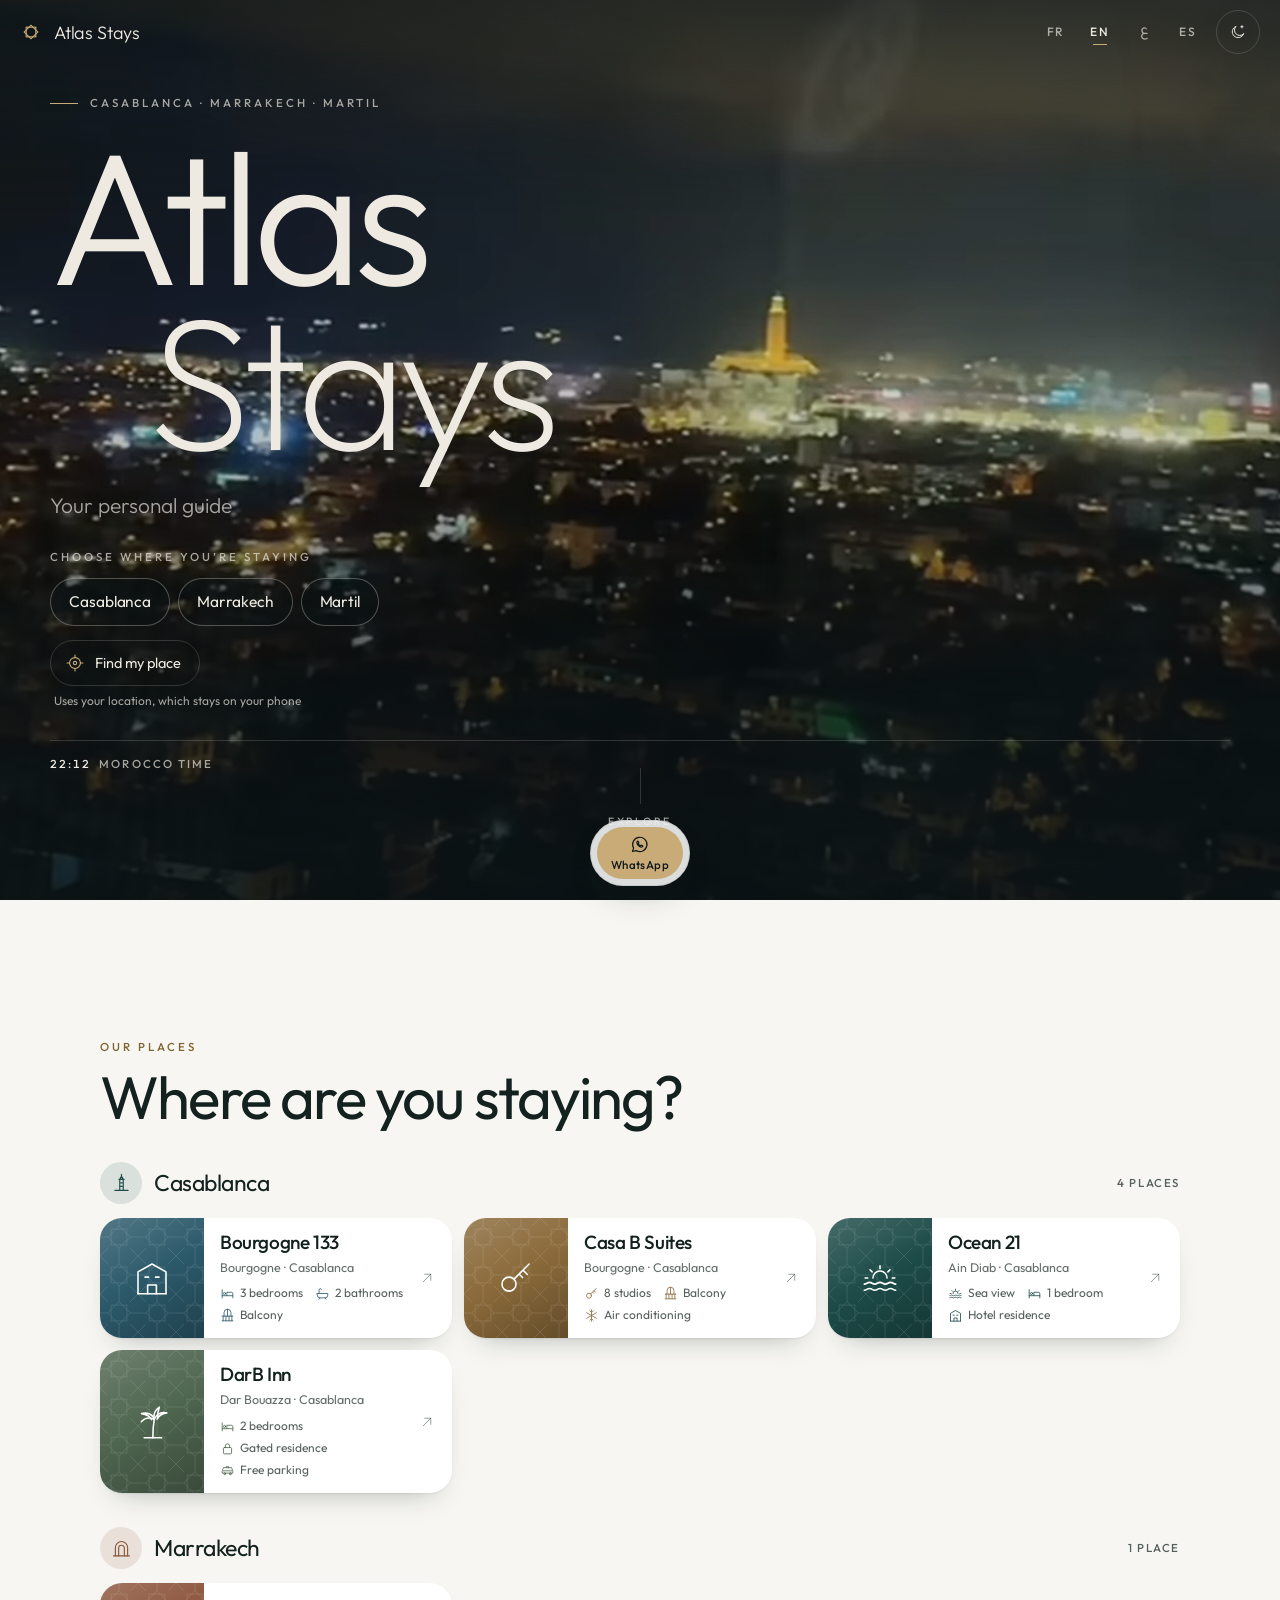
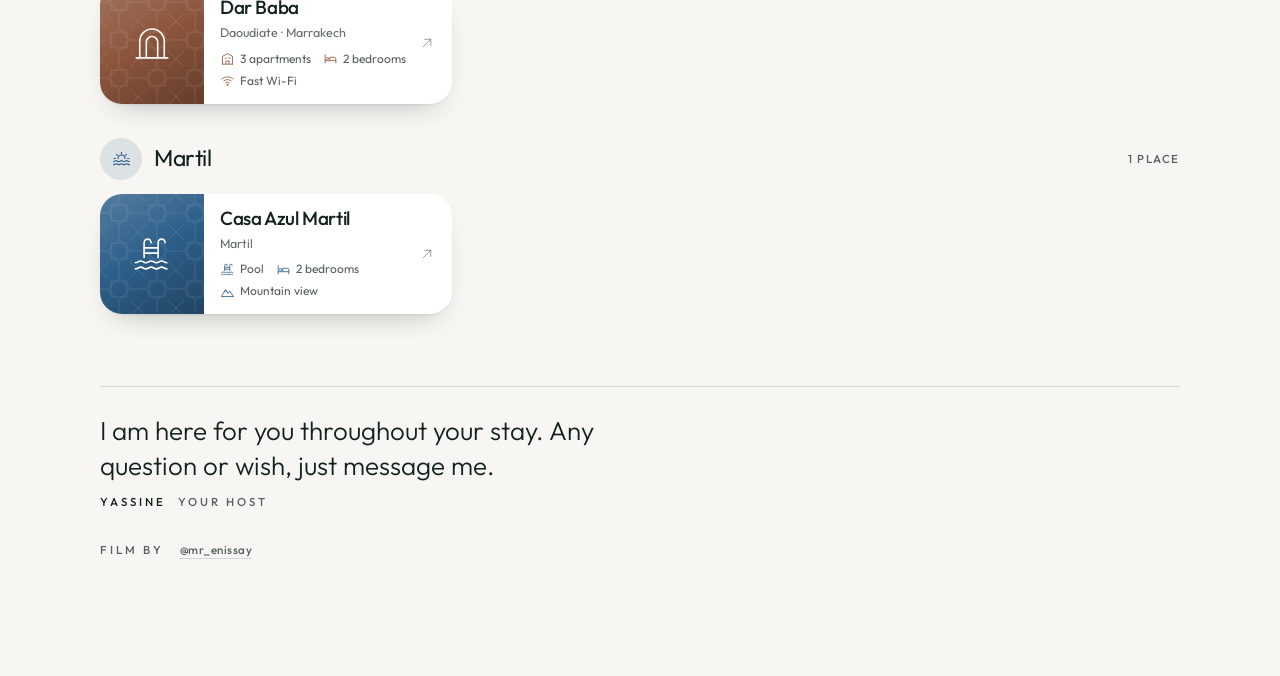
==== index.html @ b36ab7bc "Restructure into Atlas Stays: brand home, cities and places - content/brand.js (cities, places, defa" ====
<!doctype html>
<html lang="fr" dir="ltr" class="no-js">
<head>
  <meta charset="utf-8">
  <meta name="viewport" content="width=device-width, initial-scale=1, viewport-fit=cover">
  <title>Atlas Stays</title>
  <meta name="description" content="Votre guide personnel · Casablanca · Marrakech · Martil">
  <meta name="theme-color" content="#091215">
  <!-- Guest guide: keep it out of search engines -->
  <meta name="robots" content="noindex, nofollow">
  <link rel="icon" href="assets/img/icon.svg" type="image/svg+xml">
  <link rel="apple-touch-icon" href="assets/img/icon-180.png">
  <!-- Link preview in WhatsApp, Airbnb messages, etc. Update the URLs if you use your own domain. -->
  <meta property="og:type" content="website">
  <meta property="og:title" content="Atlas Stays">
  <meta property="og:description" content="Votre guide personnel · Your personal guide · Casablanca · Marrakech · Martil">
  <meta property="og:image" content="https://atlasattir.github.io/airbnb-casablanca/assets/img/share.jpg">
  <meta property="og:image:width" content="1200">
  <meta property="og:image:height" content="630">
  <meta property="og:url" content="https://atlasattir.github.io/airbnb-casablanca/">
  <meta name="twitter:card" content="summary_large_image">
  <meta name="apple-mobile-web-app-title" content="Atlas Stays">
  <link rel="manifest" href="manifest.webmanifest" id="manifest">
  <link rel="preconnect" href="https://fonts.googleapis.com">
  <link rel="preconnect" href="https://fonts.gstatic.com" crossorigin>
  <link rel="stylesheet" href="https://fonts.googleapis.com/css2?family=Outfit:wght@200..600&family=Tajawal:wght@300;400;500;700&display=swap">
  <link rel="stylesheet" href="assets/css/style.css">
  <script>
    // Before the first paint: saved theme, home or place mode, and the place's own
    // home-screen icon (each place folder has its manifest)
    (function () {
      var d = document.documentElement, q = window.location.search;
      try { var t = localStorage.getItem('atlas.theme') || localStorage.getItem('casa.theme'); if (t === 'light' || t === 'dark') d.setAttribute('data-theme', t); } catch (e) {}
      var m = /[?&]stay=([a-z0-9-]+)/.exec(q);
      d.className += m ? ' mode-stay' : ' mode-home';
      if (/[?&]look=a(&|$)/.test(q)) d.className += ' look-a';
      if (m) document.getElementById('manifest').setAttribute('href', m[1] + '/manifest.webmanifest');
    })();
  </script>
</head>
<body>

  <!-- The film: fixed behind the page -->
  <div class="stage" id="stage" aria-hidden="true">
    <div class="stage__media">
      <div class="scene">
        <div class="scene__glow"></div>
        <div class="scene__sun"></div>
        <div class="scene__sea"></div>
        <div class="scene__shimmer"></div>
        <svg class="scene__mosque" viewBox="0 0 360 640" preserveAspectRatio="xMaxYMax meet" focusable="false">
          <defs>
            <pattern id="hall-windows" width="22" height="40" patternUnits="userSpaceOnUse">
              <rect x="8" y="13" width="6" height="15" rx="3" fill="#E9C48C" opacity=".32"/>
            </pattern>
          </defs>
          <g fill="#050C0E">
            <rect x="0" y="600" width="300" height="40"/>
            <rect x="110" y="584" width="150" height="20"/>
            <rect x="296" y="150" width="48" height="490"/>
            <rect x="292" y="140" width="56" height="10"/>
            <rect x="307" y="78" width="26" height="62"/>
            <rect x="304" y="70" width="32" height="8"/>
          </g>
          <rect x="0" y="600" width="292" height="40" fill="url(#hall-windows)"/>
          <path d="M320 70V20" stroke="#C9AB78" stroke-width="1.2"/>
          <g fill="#C9AB78">
            <circle cx="320" cy="57" r="5"/>
            <circle cx="320" cy="44" r="4"/>
            <circle cx="320" cy="33" r="3"/>
          </g>
          <g fill="#E9C48C" opacity=".6">
            <rect x="312" y="92" width="5" height="30" rx="2.5"/>
            <rect x="323" y="92" width="5" height="30" rx="2.5"/>
          </g>
          <g fill="none" stroke="#C9AB78" stroke-opacity=".22" stroke-width=".8">
            <rect x="302" y="166" width="36" height="76"/>
            <path d="M308 242v-48a12 12 0 0 1 24 0v48"/>
            <rect x="302" y="264" width="36" height="124"/>
            <path d="M310 378v-82a10 10 0 0 1 20 0v82"/>
            <rect x="302" y="410" width="36" height="60"/>
          </g>
          <rect x="296" y="150" width="1.2" height="490" fill="#E6B57E" opacity=".5"/>
          <rect x="307" y="78" width="1" height="62" fill="#E6B57E" opacity=".5"/>
        </svg>
      </div>
      <img class="stage__poster" id="hero-poster" alt="" decoding="async">
      <video class="stage__video" id="hero-video" muted loop playsinline preload="auto" disablepictureinpicture></video>
    </div>
    <div class="stage__veil"></div>
    <div class="stage__grain"></div>
  </div>

  <header class="topbar" id="topbar">
    <a class="brand" href="#top" aria-label="Atlas Stays">
      <svg class="ico brand__mark" viewBox="0 0 24 24" fill="none" stroke="currentColor" stroke-width="1.2" aria-hidden="true" focusable="false"><rect x="6.75" y="6.75" width="10.5" height="10.5"/><rect x="6.75" y="6.75" width="10.5" height="10.5" transform="rotate(45 12 12)"/></svg>
      <span class="brand__word" dir="ltr">Atlas Stays</span>
    </a>
    <div class="topbar__tools">
      <nav class="langs" data-i18n-label="languages" aria-label="Langue">
        <button type="button" data-lang="fr" lang="fr" aria-pressed="false" aria-label="Français">FR</button>
        <button type="button" data-lang="en" lang="en" aria-pressed="false" aria-label="English">EN</button>
        <button type="button" data-lang="ar" lang="ar" aria-pressed="false" aria-label="العربية">ع</button>
        <button type="button" data-lang="es" lang="es" aria-pressed="false" aria-label="Español">ES</button>
      </nav>
      <button class="theme-btn" id="theme-btn" type="button" aria-pressed="false" aria-label="Mode sombre"></button>
    </div>
  </header>

  <main>
    <section class="hero" id="top">
      <!-- Home: the brand and the choice of a place -->
      <div class="hero__inner hero__inner--home">
        <p class="eyebrow hero__kicker"><span id="home-kicker">Casablanca · Marrakech · Martil</span></p>
        <h1 class="hero__title wordmark" dir="ltr" lang="en"><span class="l1">Atlas</span> <span class="l2">Stays</span></h1>
        <p class="hero__tagline" data-i18n="homeTagline">Votre guide personnel</p>
        <div class="chooser">
          <p class="chooser__label" id="chooser-label" data-i18n="chooseStay">Choisissez votre lieu de séjour</p>
          <nav class="chooser__chips" id="city-chips" aria-labelledby="chooser-label"></nav>
          <a class="resume" id="resume" href="./" hidden></a>
          <button class="locate" id="locate-btn" type="button"></button>
          <p class="locate__note" data-i18n="locateNote">Avec votre position, qui reste sur votre téléphone</p>
        </div>
        <div class="hero__meta">
          <span class="hero__times"><span class="clock" id="clock-home" dir="ltr">--:--</span> <span data-i18n="moroccoTime">Heure du Maroc</span></span>
        </div>
      </div>
      <!-- A place: its name, neighbourhood, coordinates, local time and sunset -->
      <div class="hero__inner hero__inner--stay">
        <p class="eyebrow hero__kicker"><span id="stay-kicker"></span></p>
        <h1 class="hero__title" id="stay-title" dir="ltr"><span class="l1"></span> <span class="l2"></span></h1>
        <p class="hero__tagline" id="stay-tagline"></p>
        <div class="hero__meta">
          <span id="coords" dir="ltr"></span>
          <span class="hero__times"><span class="clock" id="clock" dir="ltr">--:--</span> <span class="clock-city" id="clock-city"></span>
            <span class="sunset"><svg class="ico" viewBox="0 0 24 24" fill="none" stroke="currentColor" stroke-width="1.4" stroke-linecap="round" stroke-linejoin="round" aria-hidden="true" focusable="false"><path d="M7 16.5a5 5 0 0 1 10 0"/><path d="M12 7v2.25M5.4 9.9l1.6 1.6M18.6 9.9 17 11.5M3 16.5h2M19 16.5h2"/><path d="M3 20h18"/><path d="M9.5 3.75 12 5.75l2.5-2"/></svg><span id="sunset-time" dir="ltr" aria-label="Sunset"></span></span></span>
        </div>
      </div>
      <a class="scroll-cue" id="scroll-cue" href="#menu"><span class="scroll-cue__line"></span><span data-i18n="scroll">Découvrir</span></a>
    </section>

    <section class="menu" id="menu" aria-label="Menu">
      <div class="groups" id="groups"></div>
      <noscript>
        <p class="nojs-note">Activez JavaScript pour afficher le guide. · Turn on JavaScript to see the guide. · فعّل JavaScript لعرض الدليل. · Activa JavaScript para ver la guía.</p>
      </noscript>

      <figure class="sign reveal">
        <blockquote data-i18n="signQuote">Je reste disponible pendant tout votre séjour. Une question, une envie : écrivez-moi.</blockquote>
        <figcaption class="eyebrow"><b data-host>Yassine</b><span data-i18n="yourHost">votre hôte</span></figcaption>
      </figure>
      <p class="change-stay"><a href="./?choose"><svg class="ico" viewBox="0 0 24 24" fill="none" stroke="currentColor" stroke-width="1.3" stroke-linecap="round" stroke-linejoin="round" aria-hidden="true" focusable="false"><path d="M4 8h13l-3.5-3.5"/><path d="M20 16H7l3.5 3.5"/></svg><span data-i18n="changeStay">Changer de logement</span></a></p>
      <p class="credit eyebrow" id="film-credit" hidden><span data-i18n="filmBy">Film</span> <a id="film-credit-link" href="#" target="_blank" rel="noopener" dir="ltr"></a></p>
    </section>
  </main>

  <!-- Three permanent buttons -->
  <nav class="dock" data-i18n-label="dockLabel" aria-label="Accès rapide">
    <a class="dock__btn" href="#location" data-open="location">
      <svg class="ico" viewBox="0 0 24 24" fill="none" stroke="currentColor" stroke-width="1.3" stroke-linecap="round" stroke-linejoin="round" aria-hidden="true" focusable="false"><path d="M12 21s-6.5-5.8-6.5-11a6.5 6.5 0 0 1 13 0c0 5.2-6.5 11-6.5 11z"/><circle cx="12" cy="10" r="2.3"/></svg>
      <span data-i18n="dockLocation">Localisation</span>
    </a>
    <a class="dock__btn dock__btn--main" id="dock-wa" href="https://wa.me/" target="_blank" rel="noopener">
      <svg class="ico" viewBox="0 0 24 24" fill="none" stroke="currentColor" stroke-width="1.4" stroke-linecap="round" stroke-linejoin="round" aria-hidden="true" focusable="false"><path d="M4 20l1.3-3.9A8.2 8.2 0 1 1 8.2 19z"/><path d="M9.4 8.6c.25-.45.7-.55 1-.15l.75 1.3c.15.3.1.6-.15.85l-.5.5c.5 1.05 1.3 1.85 2.35 2.35l.5-.5c.25-.25.55-.3.85-.15l1.3.75c.4.3.3.75-.15 1-1 .55-2.15.5-3.2-.2a7.4 7.4 0 0 1-2.6-2.6c-.7-1.05-.75-2.2-.2-3.2z"/></svg>
      <span data-i18n="dockWhatsApp">WhatsApp</span>
    </a>
    <a class="dock__btn" href="#favorites" data-open="favorites">
      <svg class="ico" viewBox="0 0 24 24" fill="none" stroke="currentColor" stroke-width="1.3" stroke-linecap="round" stroke-linejoin="round" aria-hidden="true" focusable="false"><path d="M12 20s-7.5-4.4-7.5-10.1A4.2 4.2 0 0 1 12 7.6a4.2 4.2 0 0 1 7.5 2.3C19.5 15.6 12 20 12 20z"/></svg>
      <span data-i18n="dockFavs">Mes favoris</span>
      <span class="dock__badge" id="fav-count" hidden>0</span>
    </a>
  </nav>

  <!-- Each section opens here -->
  <div class="sheet" id="sheet" role="dialog" aria-modal="true" aria-labelledby="sheet-title" tabindex="-1" hidden>
    <div class="sheet__scroll" id="sheet-scroll">
      <div class="sheet__bar" id="sheet-bar">
        <button class="icon-btn" id="sheet-back" type="button" data-i18n-label="back" aria-label="Retour">
          <svg class="ico flip-rtl" viewBox="0 0 24 24" fill="none" stroke="currentColor" stroke-width="1.3" stroke-linecap="round" stroke-linejoin="round" aria-hidden="true" focusable="false"><path d="M19 12H5"/><path d="M11 6l-6 6 6 6"/></svg>
        </button>
        <p class="sheet__bar-title" id="sheet-bar-title" aria-hidden="true"></p>
        <span></span>
      </div>
      <div id="sheet-band"></div>
      <div class="sheet__body" id="sheet-body"></div>
    </div>
  </div>

  <!-- Details of one place, route or tip -->
  <div class="modal" id="modal" hidden>
    <div class="modal__scrim" data-modal-close></div>
    <div class="modal__panel" id="modal-panel" role="dialog" aria-modal="true" aria-labelledby="modal-title" tabindex="-1">
      <span class="modal__grip" aria-hidden="true"></span>
      <button class="modal__close" type="button" data-modal-close data-i18n-label="close" aria-label="Fermer">
        <svg class="ico" viewBox="0 0 24 24" fill="none" stroke="currentColor" stroke-width="1.5" stroke-linecap="round" stroke-linejoin="round" aria-hidden="true" focusable="false"><path d="M6 6l12 12M18 6 6 18"/></svg>
      </button>
      <div id="modal-body"></div>
    </div>
  </div>

  <div class="toast" id="toast" role="status" aria-live="polite" hidden></div>

  <script src="content/ui.js"></script>
  <script src="content/brand.js"></script>
  <script src="assets/js/icons.js"></script>
  <script src="assets/js/app.js"></script>
</body>
</html>
---- assets/css/style.css ----
/* =====================================================================
   Atlas Stays — guest guide
   ===================================================================== */

:root {
  /* Layout: a fixed cinematic stage (the Casablanca film) sits under the page;
     the menu rises over it as glass tiles; each section opens as a full-height
     lime-white sheet, like a page from a hotel book. */

  /* Stage: always dark, it frames the film */
  --stage: #091215;
  --on-stage: #EEEAE1;
  --on-stage-dim: rgba(238, 234, 225, .68);
  --stage-line: rgba(238, 234, 225, .17);
  --glass: rgba(9, 18, 21, .42);
  --glass-strong: rgba(9, 18, 21, .72);
  --brass: #C9AB78;
  --on-brass: #10191A;

  /* Sheets: Casablanca, "the white house": lime-washed white and Atlantic ink */
  --paper: #F7F6F2;
  --paper-2: #EDEBE4;
  --paper-glass: rgba(247, 246, 242, .88);
  --ink: #13211F;
  --ink-dim: #56615E;
  --rule: rgba(19, 33, 31, .13);
  --atlantic: #1D4C49;
  --gilt: #7E6230;
  --sheet-scheme: light;

  /* Home menu, top bar and dock (light values; dark below). The first screen,
     over the film, stays dark in both themes. */
  --menu-bg: #F7F6F2;
  --menu-ink: #13211F;
  --menu-ink-dim: #56615E;
  --menu-line: rgba(19, 33, 31, .14);
  --menu-accent: #7E6230;
  --veil-max: .97;
  --tile-home-bg: #FFFFFF;
  --tile-home-shadow: 0 1px 2px rgba(19, 33, 31, .06), 0 14px 30px -18px rgba(19, 33, 31, .38);
  --city-shadow: 0 14px 30px -18px rgba(19, 33, 31, .5);
  --bar-solid: rgba(247, 246, 242, .84);
  --bar-ink: #13211F;
  --bar-ink-dim: #56615E;
  --bar-line: rgba(19, 33, 31, .12);
  --dock-bg: rgba(255, 255, 255, .86);
  --dock-bg-solid: rgba(255, 255, 255, .96);
  --dock-ink: #13211F;
  --dock-line: rgba(19, 33, 31, .1);
  --dock-hover: rgba(19, 33, 31, .06);
  --dock-shadow: 0 16px 36px -18px rgba(19, 33, 31, .45);
  color-scheme: light;

  /* Type: one modern geometric sans (Outfit) in light weights for the voice and
     the text; Tajawal, its Arabic counterpart, on the Arabic page */
  --f-latin: "Outfit", "Avenir Next", "Segoe UI", system-ui, sans-serif;
  --f-arabic: "Tajawal", "Noto Sans Arabic", "Geeza Pro", system-ui, sans-serif;
  --f-brand: var(--f-latin);
  --f-display: var(--f-latin);
  --f-sans: var(--f-latin);
  --track: .26em;

  --ease: cubic-bezier(.16, .84, .24, 1);
  /* Fixed colours of the light apartment buttons (they always sit on the dark stage) */
  --ivory: #F4F0E8;
  --ink-fixed: #13211F;

  /* Cards on the sheets */
  --card: #FFFFFF;
  --chip: rgba(19, 33, 31, .06);
  --shadow-card: 0 1px 2px rgba(19, 33, 31, .06), 0 10px 28px -14px rgba(19, 33, 31, .22);
  --shadow-soft: 0 1px 2px rgba(19, 33, 31, .05), 0 6px 18px -12px rgba(19, 33, 31, .2);
  --radius-lg: 28px;
  --radius-md: 22px;
  --radius-sm: 16px;
  --bar-h: 60px;

  /* Each section has its own colour (--tint, set inline on the element) */
  --tint: #1D4C49;
  --zellige: url("data:image/svg+xml,%3Csvg xmlns='http://www.w3.org/2000/svg' width='48' height='48' viewBox='0 0 48 48'%3E%3Cg fill='none' stroke='%23fff' stroke-width='1'%3E%3Crect x='14' y='14' width='20' height='20'/%3E%3Crect x='14' y='14' width='20' height='20' transform='rotate(45 24 24)'/%3E%3Cpath d='M0 0l9.9 9.9M48 0l-9.9 9.9M0 48l9.9-9.9M48 48l-9.9-9.9M24 0v9.9M24 48v-9.9M0 24h9.9M48 24h-9.9'/%3E%3C/g%3E%3C/svg%3E");

  --gutter-l: max(20px, env(safe-area-inset-left, 0px));
  --gutter-r: max(20px, env(safe-area-inset-right, 0px));
  --dock-space: calc(104px + env(safe-area-inset-bottom, 0px));
  --p: 0;
}

@media (prefers-color-scheme: dark) {
  :root:not([data-theme="light"]) {
    --paper: #0D1617;
    --paper-2: #142022;
    --paper-glass: rgba(13, 22, 23, .88);
    --ink: #ECE8DF;
    --ink-dim: #9CA6A2;
    --rule: rgba(236, 232, 223, .13);
    --atlantic: #8CC3BB;
    --gilt: #CDAF7C;
    --card: #162325;
    --chip: rgba(236, 232, 223, .08);
    --shadow-card: 0 1px 0 rgba(255, 255, 255, .04) inset, 0 10px 28px -16px rgba(0, 0, 0, .7);
    --shadow-soft: 0 1px 0 rgba(255, 255, 255, .03) inset, 0 6px 18px -12px rgba(0, 0, 0, .6);
    --sheet-scheme: dark;
    --menu-bg: #091215;
    --menu-ink: #EEEAE1;
    --menu-ink-dim: rgba(238, 234, 225, .68);
    --menu-line: rgba(238, 234, 225, .17);
    --menu-accent: #C9AB78;
    --veil-max: .6;
    --tile-home-bg: #F4F0E8;
    --tile-home-shadow: 0 1px 0 rgba(255, 255, 255, .6) inset, 0 18px 36px -22px rgba(0, 0, 0, .75);
    --city-shadow: 0 18px 36px -22px rgba(0, 0, 0, .8);
    --bar-solid: rgba(9, 18, 21, .58);
    --bar-ink: #EEEAE1;
    --bar-ink-dim: rgba(238, 234, 225, .68);
    --bar-line: rgba(238, 234, 225, .17);
    --dock-bg: rgba(9, 18, 21, .7);
    --dock-bg-solid: rgba(9, 18, 21, .92);
    --dock-ink: #EEEAE1;
    --dock-line: rgba(238, 234, 225, .17);
    --dock-hover: rgba(238, 234, 225, .08);
    --dock-shadow: 0 20px 44px -20px rgba(0, 0, 0, .7);
    color-scheme: dark;
  }
}

:root[data-theme="dark"] {
  --paper: #0D1617;
  --paper-2: #142022;
  --paper-glass: rgba(13, 22, 23, .88);
  --ink: #ECE8DF;
  --ink-dim: #9CA6A2;
  --rule: rgba(236, 232, 223, .13);
  --atlantic: #8CC3BB;
  --gilt: #CDAF7C;
  --card: #162325;
  --chip: rgba(236, 232, 223, .08);
  --shadow-card: 0 1px 0 rgba(255, 255, 255, .04) inset, 0 10px 28px -16px rgba(0, 0, 0, .7);
  --shadow-soft: 0 1px 0 rgba(255, 255, 255, .03) inset, 0 6px 18px -12px rgba(0, 0, 0, .6);
  --sheet-scheme: dark;
  --menu-bg: #091215;
  --menu-ink: #EEEAE1;
  --menu-ink-dim: rgba(238, 234, 225, .68);
  --menu-line: rgba(238, 234, 225, .17);
  --menu-accent: #C9AB78;
  --veil-max: .6;
  --tile-home-bg: #F4F0E8;
  --tile-home-shadow: 0 1px 0 rgba(255, 255, 255, .6) inset, 0 18px 36px -22px rgba(0, 0, 0, .75);
  --city-shadow: 0 18px 36px -22px rgba(0, 0, 0, .8);
  --bar-solid: rgba(9, 18, 21, .58);
  --bar-ink: #EEEAE1;
  --bar-ink-dim: rgba(238, 234, 225, .68);
  --bar-line: rgba(238, 234, 225, .17);
  --dock-bg: rgba(9, 18, 21, .7);
  --dock-bg-solid: rgba(9, 18, 21, .92);
  --dock-ink: #EEEAE1;
  --dock-line: rgba(238, 234, 225, .17);
  --dock-hover: rgba(238, 234, 225, .08);
  --dock-shadow: 0 20px 44px -20px rgba(0, 0, 0, .7);
  color-scheme: dark;
}

:root[lang="ar"] {
  --f-display: var(--f-arabic);
  --f-sans: var(--f-arabic);
  --track: 0;
}

/* Section colour used for text and icons on the pages: the colour itself on light
   paper, a lighter version of it on dark paper (declared per element so it follows --tint) */
.sheet *, .modal * { --tint-ink: var(--tint); }
@media (prefers-color-scheme: dark) {
  :root:not([data-theme="light"]) .sheet *, :root:not([data-theme="light"]) .modal * { --tint-ink: color-mix(in srgb, var(--tint) 45%, #fff); }
}
:root[data-theme="dark"] .sheet *, :root[data-theme="dark"] .modal * { --tint-ink: color-mix(in srgb, var(--tint) 45%, #fff); }

/* The coloured fill is declared where it is used, so it picks up that element's --tint */
.tile--city, .band, .art, .hostcard {
  --tint-fill: linear-gradient(150deg, color-mix(in srgb, var(--tint) 82%, #fff) 0%, var(--tint) 48%, color-mix(in srgb, var(--tint) 72%, #000) 100%);
}

/* ---------- base ---------- */

.no-js .hero__times, .no-js .theme-btn, .no-js .dock, .no-js .scroll-cue, .no-js .chooser { display: none; }

.nojs-note {
  max-width: 1080px;
  margin: 0 auto;
  padding: 22px;
  border-radius: var(--radius-md);
  background: var(--tile-home-bg);
  color: var(--ink-fixed);
  font-size: 15px;
  line-height: 1.6;
}

*, *::before, *::after { box-sizing: border-box; }

html {
  -webkit-text-size-adjust: 100%;
  text-size-adjust: 100%;
  -webkit-tap-highlight-color: transparent;
}

body {
  margin: 0;
  min-height: 100%;
  background: var(--menu-bg);
  color: var(--on-stage);
  font-family: var(--f-sans);
  font-size: 16px;
  line-height: 1.5;
  -webkit-font-smoothing: antialiased;
  -moz-osx-font-smoothing: grayscale;
  overflow-x: hidden;
}

body.is-locked { overflow: hidden; }

a { color: inherit; }
button { font: inherit; color: inherit; cursor: pointer; }
img, video { max-width: 100%; }
[hidden] { display: none !important; }

.ico { width: 1em; height: 1em; display: block; flex: none; }
[dir="rtl"] .flip-rtl { transform: scaleX(-1); }

:focus-visible { outline: 1.5px solid var(--brass); outline-offset: 3px; }
.sheet :focus-visible { outline-color: var(--atlantic); }

.eyebrow {
  margin: 0;
  display: flex;
  align-items: center;
  gap: 12px;
  font-family: var(--f-sans);
  font-size: 11.5px;
  font-weight: 500;
  line-height: 1.3;
  letter-spacing: var(--track);
  text-transform: uppercase;
}

:root[lang="ar"] .eyebrow { font-size: 13px; }

/* ---------- stage: the film ---------- */

.stage {
  position: fixed;
  inset: 0;
  z-index: 0;
  overflow: hidden;
  background: var(--stage);
}

.stage__media {
  position: absolute;
  inset: 0;
  transform: scale(calc(1.02 + var(--p) * .1));
  transform-origin: 50% 62%;
  will-change: transform;
}

.stage__video {
  position: absolute;
  inset: 0;
  width: 100%;
  height: 100%;
  object-fit: cover;
  opacity: 0;
  transition: opacity 1.8s ease;
}

.stage__poster {
  position: absolute;
  inset: 0;
  width: 100%;
  height: 100%;
  object-fit: cover;
  opacity: 0;
  transition: opacity 1.2s ease;
}

.stage.has-poster .stage__poster,
.stage.has-video .stage__video { opacity: 1; }
.stage.has-poster .scene,
.stage.has-video .scene { opacity: 0; transition: opacity 1.2s ease; }

.stage__veil {
  position: absolute;
  inset: 0;
  background: linear-gradient(180deg, rgba(9, 18, 21, .62) 0%, rgba(9, 18, 21, .08) 24%, rgba(9, 18, 21, .16) 50%, rgba(9, 18, 21, .72) 78%, rgba(9, 18, 21, .9) 100%);
}

.stage__veil::after {
  content: "";
  position: absolute;
  inset: 0;
  background: var(--menu-bg);
  opacity: calc(var(--p) * var(--veil-max));
}

.stage__grain {
  position: absolute;
  inset: 0;
  opacity: .09;
  mix-blend-mode: overlay;
  pointer-events: none;
  background-image: url("data:image/svg+xml,%3Csvg xmlns='http://www.w3.org/2000/svg' width='180' height='180'%3E%3Cfilter id='n'%3E%3CfeTurbulence type='fractalNoise' baseFrequency='.85' numOctaves='2' stitchTiles='stitch'/%3E%3C/filter%3E%3Crect width='100%25' height='100%25' filter='url(%23n)'/%3E%3C/svg%3E");
}

/* Stand-in scene until the film is added: dusk over the Atlantic, the minaret */

.scene {
  position: absolute;
  inset: 0;
  background: linear-gradient(180deg, #061013 0%, #0B1C21 28%, #183034 48%, #3F4640 58%, #8B6A4D 65.2%, #A57A55 66%);
}

.scene__glow {
  position: absolute;
  left: 30%;
  top: 66%;
  width: 150vmax;
  height: 56vmax;
  transform: translate(-50%, -50%);
  background: radial-gradient(closest-side, rgba(236, 172, 104, .5), rgba(196, 122, 80, .2) 42%, transparent 72%);
  animation: breathe 10s ease-in-out infinite alternate;
}

.scene__sun {
  position: absolute;
  left: 30%;
  top: 66%;
  width: 11vmin;
  height: 11vmin;
  border-radius: 50%;
  transform: translate(-50%, -38%);
  background: radial-gradient(circle, #F7DDB0 0%, #EBB179 52%, rgba(235, 177, 121, 0) 71%);
}

.scene__sea {
  position: absolute;
  left: 0;
  right: 0;
  top: 66%;
  bottom: 0;
  background: linear-gradient(180deg, #33403C 0%, #17231F 18%, #0C1617 60%, #081012 100%);
}

.scene__shimmer {
  position: absolute;
  left: 30%;
  top: 66.5%;
  width: 26vmin;
  height: 10%;
  transform: translateX(-50%);
  background: repeating-linear-gradient(180deg, rgba(242, 196, 140, .55) 0 1px, transparent 1px 6px);
  -webkit-mask-image: radial-gradient(closest-side, #000 20%, transparent);
  mask-image: radial-gradient(closest-side, #000 20%, transparent);
  animation: shimmer 7s ease-in-out infinite alternate;
}

.scene__mosque {
  position: absolute;
  right: 4%;
  bottom: 34%;
  height: 54vh;
  width: auto;
  max-width: none;
}

@keyframes breathe {
  from { opacity: .7; transform: translate(-50%, -50%) scale(1); }
  to { opacity: 1; transform: translate(-50%, -50%) scale(1.07); }
}

@keyframes shimmer {
  from { opacity: .35; transform: translateX(-50%) scaleX(.86); }
  to { opacity: .75; transform: translateX(-50%) scaleX(1.12); }
}

/* ---------- top bar ---------- */

.topbar {
  position: fixed;
  z-index: 30;
  top: 0;
  left: 0;
  right: 0;
  display: flex;
  align-items: center;
  justify-content: space-between;
  gap: 16px;
  padding-top: calc(10px + env(safe-area-inset-top, 0px));
  padding-bottom: 10px;
  padding-left: var(--gutter-l);
  padding-right: var(--gutter-r);
  border-bottom: 1px solid transparent;
  transition: background-color .6s ease, border-color .6s ease, -webkit-backdrop-filter .6s ease, backdrop-filter .6s ease;
}

.topbar.is-solid {
  background: var(--bar-solid);
  border-bottom-color: var(--bar-line);
  -webkit-backdrop-filter: blur(16px) saturate(1.1);
  backdrop-filter: blur(16px) saturate(1.1);
}

.brand {
  display: flex;
  align-items: center;
  gap: 12px;
  min-width: 44px;
  min-height: 44px;
  color: var(--on-stage);
  text-decoration: none;
}

.brand__mark { font-size: 22px; color: var(--brass); }

.brand__word {
  font-family: var(--f-brand);
  font-weight: 300;
  font-size: 18px;
  letter-spacing: -.01em;
  opacity: 0;
  transform: translate3d(0, 6px, 0);
  transition: opacity .6s var(--ease), transform .6s var(--ease);
}

.topbar.is-solid .brand__word { opacity: 1; transform: none; }
.topbar.is-solid .brand { color: var(--bar-ink); }
.topbar.is-solid .brand__mark { color: var(--menu-accent); }
.topbar.is-solid .langs button { color: var(--bar-ink-dim); }
.topbar.is-solid .langs button[aria-pressed="true"] { color: var(--bar-ink); }
.topbar.is-solid .theme-btn { color: var(--bar-ink); border-color: var(--bar-line); }

/* On phones the name would crowd the language and theme buttons */
@media (max-width: 480px) { .brand__word { display: none; } }

.topbar__tools { display: flex; align-items: center; gap: 6px; }

.theme-btn {
  width: 44px;
  height: 44px;
  display: grid;
  place-items: center;
  border: 1px solid var(--stage-line);
  border-radius: 50%;
  background: transparent;
  color: var(--on-stage);
  font-size: 18px;
  transition: color .3s ease, border-color .3s ease, background-color .3s ease;
}

.theme-btn:hover { background: rgba(238, 234, 225, .08); }

.langs { display: flex; align-items: center; }

.langs button {
  position: relative;
  min-width: 44px;
  min-height: 44px;
  padding: 0 6px;
  border: 0;
  background: none;
  color: var(--on-stage-dim);
  font-family: var(--f-latin);
  font-size: 12px;
  font-weight: 500;
  letter-spacing: .16em;
  transition: color .3s ease;
}

.langs button[lang="ar"] {
  font-family: var(--f-arabic);
  font-size: 15px;
  letter-spacing: 0;
}

.langs button::after {
  content: "";
  position: absolute;
  left: 50%;
  bottom: 9px;
  width: 14px;
  height: 1px;
  background: var(--brass);
  transform: translateX(-50%) scaleX(0);
  transition: transform .4s var(--ease);
}

.langs button[aria-pressed="true"] { color: var(--on-stage); }
.langs button[aria-pressed="true"]::after { transform: translateX(-50%) scaleX(1); }

/* ---------- hero ---------- */

main { position: relative; z-index: 1; }

.hero {
  position: relative;
  min-height: 100vh;
  min-height: 100svh;
  display: flex;
  flex-direction: column;
  justify-content: flex-end;
  padding-block: calc(96px + env(safe-area-inset-top, 0px)) calc(var(--dock-space) + 56px);
  padding-left: var(--gutter-l);
  padding-right: var(--gutter-r);
}

.hero__inner {
  width: 100%;
  max-width: 1180px;
  margin-inline: auto;
  opacity: calc(1 - var(--p) * 1.5);
  transform: translate3d(0, calc(var(--p) * -80px), 0);
  will-change: opacity, transform;
}

.hero__kicker { color: var(--on-stage-dim); }
.hero__kicker::before {
  content: "";
  width: 28px;
  height: 1px;
  background: var(--brass);
}

.hero__title {
  margin: 22px 0 0;
  font-family: var(--f-brand);
  font-weight: 300;
  font-size: clamp(66px, 19.5vw, 188px);
  line-height: .88;
  letter-spacing: -.045em;
  color: var(--on-stage);
}

.hero__title > span { display: block; }
.hero__title .l2 { font-weight: 200; padding-inline-start: .52em; }
.hero__title .comma { color: var(--brass); }
[dir="rtl"] .hero__title > span { text-align: right; }
[dir="rtl"] .hero__title .l2 { padding-inline-start: 0; padding-inline-end: .52em; }

.hero__tagline {
  margin: 26px 0 0;
  max-width: 30ch;
  font-size: clamp(17px, 4.4vw, 21px);
  font-weight: 300;
  line-height: 1.45;
  color: var(--on-stage-dim);
}

.hero__meta {
  margin-top: 30px;
  padding-top: 14px;
  border-top: 1px solid var(--stage-line);
  display: flex;
  flex-wrap: wrap;
  justify-content: space-between;
  gap: 8px 20px;
  font-family: var(--f-latin);
  font-size: 11.5px;
  font-weight: 500;
  letter-spacing: .18em;
  text-transform: uppercase;
  font-variant-numeric: tabular-nums;
  color: var(--on-stage-dim);
}

:root[lang="ar"] .hero__meta { letter-spacing: .04em; }
.hero__meta .clock { color: var(--on-stage); }
.hero__times { display: inline-flex; align-items: center; gap: 8px; flex-wrap: wrap; }
.sunset { display: inline-flex; align-items: center; gap: 6px; margin-inline-start: 10px; padding-inline-start: 12px; border-inline-start: 1px solid var(--stage-line); color: var(--brass); }
.sunset .ico { font-size: 15px; }
.hero__meta .clock-city { font-family: var(--f-sans); }

.scroll-cue {
  position: absolute;
  left: 50%;
  bottom: calc(var(--dock-space) - 2px);
  transform: translateX(-50%);
  display: flex;
  flex-direction: column;
  align-items: center;
  gap: 10px;
  min-width: 88px;
  color: var(--on-stage-dim);
  text-decoration: none;
  font-size: 10.5px;
  font-weight: 500;
  letter-spacing: var(--track);
  text-transform: uppercase;
  opacity: calc(1 - var(--p) * 3);
}

.scroll-cue__line {
  position: relative;
  width: 1px;
  height: 36px;
  overflow: hidden;
  background: var(--stage-line);
}

.scroll-cue__line::after {
  content: "";
  position: absolute;
  left: 0;
  top: -40%;
  width: 1px;
  height: 40%;
  background: var(--brass);
  animation: drip 2.4s var(--ease) infinite;
}

@keyframes drip {
  0% { top: -40%; }
  70%, 100% { top: 100%; }
}

/* Opening sequence: one orchestrated moment, then calm */

@keyframes enter {
  from { opacity: 0; transform: translate3d(0, 26px, 0); filter: blur(8px); }
  to { opacity: 1; transform: none; filter: blur(0); }
}

@keyframes lift {
  from { opacity: 0; transform: translate3d(0, 18px, 0); }
  to { opacity: 1; transform: none; }
}

.js .hero__kicker,
.js .hero__title > span,
.js .hero__tagline,
.js .hero__meta,
.js .scroll-cue__line,
.js .scroll-cue span:last-child,
.js .dock { opacity: 0; }

.is-ready .hero__kicker { animation: enter 1.2s var(--ease) .1s both; }
.is-ready .hero__title .l1 { animation: enter 1.5s var(--ease) .3s both; }
.is-ready .hero__title .l2 { animation: enter 1.5s var(--ease) .52s both; }
.is-ready .hero__tagline { animation: enter 1.2s var(--ease) .9s both; }
.is-ready .hero__meta { animation: enter 1.2s var(--ease) 1.1s both; }
.is-ready .scroll-cue__line,
.is-ready .scroll-cue span:last-child { animation: lift 1s var(--ease) 1.5s both; }
.is-ready .dock { animation: lift 1s var(--ease) 1.7s both; }

/* ---------- two modes: the brand's home, or one place ---------- */

/* Without a mode (no JavaScript) the home shows */
.hero__inner--stay, .change-stay { display: none; }
.mode-stay .hero__inner--stay { display: block; }
.mode-stay .hero__inner--home { display: none; }
.mode-stay .change-stay { display: block; }
/* Before a place is chosen, the dock only keeps WhatsApp */
.mode-home .dock__btn:not(.dock__btn--main) { display: none; }

/* A place's name: long names get a smaller size so each line fits */
.hero__inner--stay .hero__title {
  font-size: clamp(44px, min(19.5vw, calc((100vw - var(--gutter-l) - var(--gutter-r)) / (var(--tc, 7) * .56))), 188px);
}

/* The chooser, under the brand */
.chooser {
  margin-top: 28px;
  display: grid;
  justify-items: start;
  gap: 12px;
}

.chooser__label {
  margin: 0;
  font-size: 11.5px;
  font-weight: 500;
  letter-spacing: var(--track);
  text-transform: uppercase;
  color: var(--on-stage-dim);
}

:root[lang="ar"] .chooser__label { font-size: 14px; letter-spacing: 0; }

.chooser__chips { display: flex; flex-wrap: wrap; gap: 8px; }

.city-chip {
  display: inline-flex;
  align-items: center;
  gap: 10px;
  min-height: 48px;
  padding: 0 18px;
  border: 1px solid rgba(238, 234, 225, .3);
  border-radius: 999px;
  background: rgba(9, 18, 21, .34);
  -webkit-backdrop-filter: blur(14px) saturate(1.2);
  backdrop-filter: blur(14px) saturate(1.2);
  color: var(--on-stage);
  text-decoration: none;
  font-size: 15.5px;
  font-weight: 400;
  letter-spacing: -.005em;
  white-space: nowrap;
  transition: background-color .3s ease, transform .35s var(--ease);
}

@media (max-width: 380px) { .city-chip { padding: 0 15px; font-size: 15px; } }

.city-chip:hover { background: rgba(238, 234, 225, .14); }
.city-chip:active { transform: scale(.97); }

.resume {
  display: inline-flex;
  align-items: center;
  gap: 8px;
  min-height: 46px;
  padding: 0 18px;
  border-radius: 999px;
  background: var(--brass);
  color: var(--on-brass);
  text-decoration: none;
  font-size: 14.5px;
}

.resume b { font-weight: 600; }
.resume .ico { font-size: 17px; }

.locate {
  display: inline-flex;
  align-items: center;
  gap: 10px;
  min-height: 46px;
  margin-top: 2px;
  padding: 0 18px 0 14px;
  border: 1px solid var(--stage-line);
  border-radius: 999px;
  background: transparent;
  color: var(--on-stage);
  font-size: 14.5px;
  transition: background-color .3s ease;
}

.locate:hover { background: rgba(238, 234, 225, .08); }
.locate .ico { font-size: 20px; color: var(--brass); }
.locate[aria-busy="true"] .ico { animation: spin 1.6s linear infinite; }
.locate__note { margin: -6px 0 0; padding-inline-start: 4px; font-size: 12px; color: var(--on-stage-dim); }

@keyframes spin { to { transform: rotate(360deg); } }

.js .chooser { opacity: 0; }
.is-ready .chooser { animation: enter 1.2s var(--ease) .95s both; }

/* Version A of the home: the client's own sketch, white labels over the film (?look=a) */
.look-a .wordmark {
  display: inline-flex;
  gap: .3em;
  margin-top: 18px;
  padding: .16em .5em .2em;
  border-radius: .3em;
  background: #fff;
  color: #10191A;
  font-size: clamp(34px, 11vw, 96px);
  font-weight: 600;
  line-height: 1;
  letter-spacing: .02em;
  text-transform: uppercase;
}

.look-a .wordmark > span { display: inline; padding: 0; font-weight: 600; }
.look-a .city-chip { border-color: #fff; background: #fff; color: #10191A; font-weight: 500; -webkit-backdrop-filter: none; backdrop-filter: none; }
.look-a .chooser__chips { order: 1; }
.look-a .chooser__label { order: 2; padding: 7px 14px; border-radius: 999px; background: #fff; color: #10191A; font-size: 14px; letter-spacing: 0; text-transform: none; }
.look-a .locate { order: 3; }
.look-a .locate__note { order: 4; }

/* The drawing behind the film, per city */
.stage[data-scene="sea"] .scene__mosque { display: none; }
.stage[data-scene="plain"] .scene__mosque,
.stage[data-scene="plain"] .scene__sea,
.stage[data-scene="plain"] .scene__shimmer { display: none; }
.stage[data-scene="plain"] .scene { background: linear-gradient(180deg, #061013 0%, #0B1C21 30%, #2A2F2E 56%, #6E5440 80%, #A57A55 100%); }
.stage[data-scene="plain"] .scene__glow, .stage[data-scene="plain"] .scene__sun { top: 82%; }


/* ---------- menu: two groups of big rounded buttons ---------- */

.menu {
  position: relative;
  color: var(--menu-ink);
  padding-block: 12vh var(--dock-space);
  padding-left: var(--gutter-l);
  padding-right: var(--gutter-r);
}

.groups,
.sign {
  width: 100%;
  max-width: 1080px;
  margin-inline: auto;
}

.groups { display: grid; gap: 64px; }

.group__head { display: grid; gap: 12px; margin-bottom: 22px; }
.group__head .eyebrow { color: var(--menu-accent); }

.group__title {
  margin: 0;
  max-width: 16ch;
  font-family: var(--f-display);
  font-weight: 400;
  font-size: clamp(34px, 8.6vw, 60px);
  line-height: 1.02;
  letter-spacing: -.03em;
  text-wrap: balance;
}

:root[lang="ar"] .group__title { line-height: 1.3; letter-spacing: 0; }

.host-line {
  margin: 4px 0 0;
  display: flex;
  align-items: center;
  gap: 14px;
  max-width: 44ch;
  font-size: 15.5px;
  font-weight: 300;
  line-height: 1.5;
  color: var(--menu-ink-dim);
}

.avatar {
  flex: none;
  width: 44px;
  height: 44px;
  display: grid;
  place-items: center;
  border-radius: 50%;
  background: var(--brass);
  color: var(--on-brass);
  font-family: var(--f-latin);
  font-size: 21px;
  line-height: 1;
}

.btns {
  display: grid;
  grid-template-columns: repeat(2, minmax(0, 1fr));
  gap: 12px;
}

@media (min-width: 720px) {
  .btns--home { grid-template-columns: repeat(3, minmax(0, 1fr)); gap: 14px; }
  .btns--city { grid-template-columns: repeat(4, minmax(0, 1fr)); gap: 14px; }
}

.tile {
  position: relative;
  min-width: 0;
  min-height: 136px;
  display: flex;
  flex-direction: column;
  justify-content: space-between;
  gap: 18px;
  padding: 16px 16px 18px;
  overflow: hidden;
  border-radius: var(--radius-lg);
  text-decoration: none;
  isolation: isolate;
  transition: transform .45s var(--ease), box-shadow .45s var(--ease), opacity 1.1s var(--ease);
}

.tile--wide { grid-column: span 2; min-height: 150px; }

@media (min-width: 720px) {
  .tile { min-height: 164px; padding: 20px 20px 22px; }
  .tile--wide { min-height: 164px; }
}

/* apartment: light buttons */

.tile--home {
  background: var(--tile-home-bg);
  color: var(--ink-fixed);
  box-shadow: var(--tile-home-shadow);
}

.tile--home .tile__icon {
  width: 50px;
  height: 50px;
  display: grid;
  place-items: center;
  border-radius: 50%;
  background: color-mix(in srgb, var(--tint) 13%, transparent);
  color: var(--tint);
  font-size: 25px;
}

/* city: coloured buttons with a zellige pattern */

.tile--city {
  color: #fff;
  background: var(--tint-fill);
  box-shadow: 0 1px 0 rgba(255, 255, 255, .14) inset, var(--city-shadow);
}

.tile--city::before {
  content: "";
  position: absolute;
  inset: 0;
  z-index: -1;
  background-image: var(--zellige);
  background-size: 44px 44px;
  opacity: .16;
  -webkit-mask-image: radial-gradient(120% 90% at 100% 0%, #000 10%, transparent 70%);
  mask-image: radial-gradient(120% 90% at 100% 0%, #000 10%, transparent 70%);
}

[dir="rtl"] .tile--city::before {
  -webkit-mask-image: radial-gradient(120% 90% at 0% 0%, #000 10%, transparent 70%);
  mask-image: radial-gradient(120% 90% at 0% 0%, #000 10%, transparent 70%);
}

.tile--city .tile__icon {
  width: 50px;
  height: 50px;
  display: grid;
  place-items: center;
  border-radius: 50%;
  background: rgba(255, 255, 255, .16);
  font-size: 25px;
}

.tile__art {
  position: absolute;
  z-index: -1;
  inset-inline-end: -16px;
  bottom: -20px;
  font-size: 118px;
  color: rgba(255, 255, 255, .15);
  pointer-events: none;
}

.tile__art .ico { stroke-width: .75; }
.tile--wide .tile__art { font-size: 168px; inset-inline-end: 6px; bottom: -34px; }

.tile__text { display: grid; gap: 3px; min-width: 0; }

.tile__label {
  font-family: var(--f-sans);
  font-size: 17px;
  font-weight: 500;
  line-height: 1.2;
  letter-spacing: .005em;
}

.tile--wide .tile__label { font-family: var(--f-display); font-weight: 400; font-size: 26px; letter-spacing: -.03em; }
:root[lang="ar"] .tile--wide .tile__label { font-size: 27px; }

.tile__data {
  font-size: 13px;
  line-height: 1.3;
  opacity: .72;
}

.tile--city .tile__data { opacity: 1; }

.tile__data {
  font-variant-numeric: tabular-nums;
  overflow-wrap: anywhere;
}

.tile:hover { transform: translate3d(0, -3px, 0); }
.tile:active { transform: scale(.97); }
.tile:focus-visible { outline-offset: 4px; }

.sign {
  margin-top: 72px;
  padding-top: 26px;
  border-top: 1px solid var(--menu-line);
  display: grid;
  gap: 12px;
}

.sign blockquote {
  margin: 0;
  max-width: 30ch;
  font-family: var(--f-display);
  font-weight: 300;
  font-size: clamp(20px, 5vw, 26px);
  line-height: 1.35;
}

.sign figcaption { color: var(--menu-ink-dim); }
.sign figcaption b { color: var(--menu-ink); font-weight: 500; }

.credit {
  width: 100%;
  max-width: 1080px;
  margin: 18px auto 0;
  color: var(--menu-ink-dim);
}

.credit a {
  display: inline-flex;
  align-items: center;
  min-height: 44px;
  padding-inline: 4px;
  color: inherit;
  text-transform: none;
  letter-spacing: .04em;
  text-decoration: underline;
  text-decoration-color: var(--menu-line);
  text-underline-offset: 4px;
}

/* reveal (only when JavaScript runs) */

.js .reveal {
  opacity: 0;
  transform: translate3d(0, 26px, 0);
  transition: opacity 1s var(--ease), transform 1s var(--ease), box-shadow .45s var(--ease);
  transition-delay: calc(var(--i, 0) * 50ms), calc(var(--i, 0) * 50ms), 0s;
}

.js .reveal.is-in { opacity: 1; transform: none; }
.js .tile.reveal.is-in:hover { transform: translate3d(0, -3px, 0); transition-delay: 0s; }
.js .tile.reveal.is-in:active { transform: scale(.97); transition-delay: 0s; }

/* ---------- the places (home) ---------- */

.city-block { display: grid; gap: 14px; margin-top: 34px; }

.city-block__title {
  margin: 0;
  display: flex;
  align-items: center;
  gap: 12px;
  color: var(--menu-ink);
  font-family: var(--f-display);
  font-size: 23px;
  font-weight: 400;
  letter-spacing: -.02em;
}

.city-block__title .icircle { width: 42px; height: 42px; font-size: 21px; color: var(--tint); }
.city-block__n { margin-inline-start: auto; color: var(--menu-ink-dim); font-family: var(--f-sans); font-size: 11.5px; font-weight: 500; letter-spacing: .14em; text-transform: uppercase; }
:root[lang="ar"] .city-block__n { letter-spacing: 0; font-size: 13px; }

.scards { display: grid; grid-template-columns: repeat(auto-fill, minmax(min(100%, 300px), 1fr)); gap: 12px; }

.scard { position: relative; min-width: 0; display: flex; }

.scard__link {
  flex: 1;
  min-width: 0;
  min-height: 118px;
  display: grid;
  grid-template-columns: 104px minmax(0, 1fr) auto;
  align-items: center;
  overflow: hidden;
  border-radius: var(--radius-md);
  background: var(--tile-home-bg);
  color: var(--ink-fixed);
  text-decoration: none;
  box-shadow: var(--tile-home-shadow);
  transition: transform .4s var(--ease), box-shadow .4s var(--ease);
}

.scard__link:hover { transform: translate3d(0, -2px, 0); }
.scard__link:active { transform: scale(.98); }
.scard .art { align-self: stretch; font-size: 42px; }
.scard .vcard__badge { top: 8px; bottom: auto; inset-inline-start: 8px; padding: 4px 8px; font-size: 10.5px; }
.scard__body { display: grid; gap: 4px; padding: 14px 6px 14px 16px; min-width: 0; }
[dir="rtl"] .scard__body { padding: 14px 16px 14px 6px; }
.scard__name { font-family: var(--f-display); font-size: 19px; font-weight: 500; line-height: 1.15; letter-spacing: -.02em; }
.scard__place { font-size: 12.5px; color: rgba(19, 33, 31, .66); }
.facts { display: flex; flex-wrap: wrap; gap: 4px 12px; margin-top: 4px; }
.fact { display: inline-flex; align-items: center; gap: 5px; font-size: 12px; color: rgba(19, 33, 31, .72); }
.fact .ico { font-size: 15px; color: var(--tint); }
.scard__go { padding-inline-end: 16px; color: rgba(19, 33, 31, .45); font-size: 18px; }
.scard.is-nearest .scard__link { box-shadow: 0 0 0 2px var(--brass), var(--tile-home-shadow); }
.scard__near { display: inline-flex; align-items: center; gap: 5px; color: #7E6230; font-size: 11px; font-weight: 600; letter-spacing: .08em; text-transform: uppercase; }
.scard__near .ico { font-size: 13px; }
:root[lang="ar"] .scard__near { letter-spacing: 0; font-size: 12.5px; }

/* In a city's page the cards follow the page's colours */
.scards--sheet { grid-template-columns: 1fr; }
.sheet .scard__link { background: var(--card); color: var(--ink); box-shadow: var(--shadow-card); }
.sheet .scard__place, .sheet .fact { color: var(--ink-dim); }
.sheet .fact .ico { color: var(--tint-ink); }
.sheet .scard__go { color: var(--ink-dim); }

.change-stay { width: 100%; max-width: 1080px; margin: 30px auto 0; }

.change-stay a {
  display: inline-flex;
  align-items: center;
  gap: 10px;
  min-height: 46px;
  padding: 0 18px;
  border: 1px solid var(--menu-line);
  border-radius: 999px;
  color: var(--menu-ink);
  font-size: 15px;
  text-decoration: none;
}

.change-stay .ico { font-size: 18px; color: var(--menu-accent); }

/* ---------- dock ---------- */

.dock {
  position: fixed;
  z-index: 50;
  left: 0;
  right: 0;
  bottom: calc(14px + env(safe-area-inset-bottom, 0px));
  width: max-content;
  max-width: calc(100% - 24px);
  margin-inline: auto;
  display: flex;
  align-items: stretch;
  gap: 4px;
  padding: 6px;
  background: var(--dock-bg);
  border: 1px solid var(--dock-line);
  border-radius: 999px;
  -webkit-backdrop-filter: blur(20px) saturate(1.2);
  backdrop-filter: blur(20px) saturate(1.2);
  box-shadow: var(--dock-shadow);
}

.is-locked .dock { background: var(--dock-bg-solid); }
.has-modal .dock { visibility: hidden; }

.dock__btn {
  position: relative;
  min-width: 84px;
  min-height: 52px;
  display: flex;
  flex-direction: column;
  align-items: center;
  justify-content: center;
  gap: 4px;
  padding: 6px 14px;
  border-radius: 999px;
  color: var(--dock-ink);
  text-decoration: none;
  font-size: 11.5px;
  font-weight: 400;
  letter-spacing: .03em;
  line-height: 1.1;
  white-space: nowrap;
  transition: background-color .3s ease;
}

.dock__btn .ico { font-size: 21px; }
.dock__btn:hover { background: var(--dock-hover); }

.dock__btn--main {
  background: var(--brass);
  color: var(--on-brass);
  font-weight: 500;
}

.dock__btn--main:hover { background: #D6BA8A; }

.dock__badge {
  position: absolute;
  top: 4px;
  inset-inline-end: 18px;
  min-width: 17px;
  height: 17px;
  padding: 0 4px;
  border-radius: 999px;
  background: var(--brass);
  color: var(--on-brass);
  font-size: 10px;
  font-weight: 500;
  line-height: 17px;
  text-align: center;
  font-variant-numeric: tabular-nums;
}

/* ---------- sheet: one page per button ---------- */

.sheet {
  position: fixed;
  inset: 0;
  z-index: 40;
  background: var(--paper);
  color: var(--ink);
  color-scheme: var(--sheet-scheme);
  transform: translate3d(0, 100%, 0);
  transition: transform .75s var(--ease);
  box-shadow: 0 -30px 60px -30px rgba(0, 0, 0, .5);
}

.sheet.is-open { transform: none; }
.sheet:focus, .modal__panel:focus { outline: none; }

.sheet__scroll {
  height: 100%;
  overflow-x: hidden;
  overflow-y: auto;
  overscroll-behavior: contain;
  -webkit-overflow-scrolling: touch;
}

.sheet__bar {
  position: sticky;
  top: 0;
  z-index: 3;
  height: calc(var(--bar-h) + env(safe-area-inset-top, 0px));
  display: grid;
  grid-template-columns: 44px minmax(0, 1fr) 44px;
  align-items: end;
  gap: 8px;
  padding-top: env(safe-area-inset-top, 0px);
  padding-bottom: 8px;
  padding-left: var(--gutter-l);
  padding-right: var(--gutter-r);
  border-bottom: 1px solid transparent;
  transition: background-color .3s ease, border-color .3s ease;
}

.sheet__bar.is-stuck {
  background: var(--paper-glass);
  border-bottom-color: var(--rule);
  -webkit-backdrop-filter: blur(14px);
  backdrop-filter: blur(14px);
}

.icon-btn {
  width: 44px;
  height: 44px;
  display: grid;
  place-items: center;
  border: 0;
  border-radius: 50%;
  background: rgba(255, 255, 255, .2);
  color: #fff;
  font-size: 19px;
  -webkit-backdrop-filter: blur(10px);
  backdrop-filter: blur(10px);
  transition: background-color .3s ease, color .3s ease;
}

.sheet__bar.is-stuck .icon-btn { background: var(--chip); color: var(--ink); }

.sheet__bar-title {
  margin: 0;
  align-self: center;
  text-align: center;
  font-family: var(--f-display);
  font-size: 18px;
  line-height: 1.2;
  white-space: nowrap;
  overflow: hidden;
  text-overflow: ellipsis;
  opacity: 0;
  transform: translate3d(0, 6px, 0);
  transition: opacity .35s ease, transform .35s var(--ease);
}

.sheet__bar.is-stuck .sheet__bar-title { opacity: 1; transform: none; }

/* coloured header band */

.band {
  --band-top: calc(var(--bar-h) + env(safe-area-inset-top, 0px));
  position: relative;
  margin-top: calc(-1 * var(--band-top));
  min-height: calc(var(--band-top) + 190px);
  display: flex;
  align-items: flex-end;
  overflow: hidden;
  isolation: isolate;
  padding-block: calc(var(--band-top) + 24px) 30px;
  padding-left: var(--gutter-l);
  padding-right: var(--gutter-r);
  background: var(--tint-fill);
  color: #fff;
}

.band::before {
  content: "";
  position: absolute;
  inset: 0;
  z-index: -1;
  background-image: var(--zellige);
  background-size: 56px 56px;
  opacity: .14;
  -webkit-mask-image: linear-gradient(200deg, #000 15%, transparent 75%);
  mask-image: linear-gradient(200deg, #000 15%, transparent 75%);
}

.band__art {
  position: absolute;
  z-index: -1;
  inset-inline-end: -24px;
  bottom: -40px;
  font-size: 230px;
  color: rgba(255, 255, 255, .16);
}

.band__art .ico { stroke-width: .55; }

.band__text { width: 100%; max-width: 720px; margin-inline: auto; display: grid; gap: 10px; }
.band .eyebrow { color: rgba(255, 255, 255, .92); }

.band__title {
  margin: 0;
  font-family: var(--f-display);
  font-weight: 400;
  font-size: clamp(42px, 11.5vw, 72px);
  line-height: .98;
  letter-spacing: -.03em;
  text-wrap: balance;
}

:root[lang="ar"] .band__title { line-height: 1.25; letter-spacing: 0; }

.band__meta { display: flex; flex-wrap: wrap; gap: 8px; margin-top: 6px; }

.band .pill { background: rgba(255, 255, 255, .16); color: #fff; }
.band .pill .ico { color: #fff; }

.sheet__body {
  width: 100%;
  max-width: 720px;
  margin-inline: auto;
  display: grid;
  gap: 18px;
  padding-block: 22px var(--dock-space);
  padding-left: var(--gutter-l);
  padding-right: var(--gutter-r);
}

.sheet__body > * { min-width: 0; }

@keyframes rise {
  from { opacity: 0; transform: translate3d(0, 18px, 0); }
  to { opacity: 1; transform: none; }
}

.sheet.is-open .rise { animation: rise .8s var(--ease) both; animation-delay: calc(.15s + var(--i, 0) * 45ms); }

.s-sub {
  margin: 18px 0 0;
  font-family: var(--f-display);
  font-weight: 400;
  font-size: 26px;
  line-height: 1.15;
  letter-spacing: -.03em;
}

/* shared pieces */

.pills { display: flex; flex-wrap: wrap; gap: 8px; }

.pill {
  display: inline-flex;
  align-items: center;
  gap: 7px;
  min-height: 34px;
  padding: 0 13px;
  border-radius: 999px;
  background: var(--chip);
  color: var(--ink);
  font-size: 13.5px;
  line-height: 1.2;
  font-variant-numeric: tabular-nums;
  white-space: nowrap;
}

.pill .ico { font-size: 15px; color: var(--gilt); }
.pill--near { background: color-mix(in srgb, var(--atlantic) 12%, transparent); color: var(--atlantic); }
.pill--near .ico { color: var(--atlantic); }

.budget { display: inline-flex; gap: 5px; align-items: center; }
.budget i { width: 7px; height: 7px; transform: rotate(45deg); border: 1px solid var(--gilt); }
.budget i.on { background: var(--gilt); }

.chips { display: flex; gap: 8px; overflow-x: auto; scrollbar-width: none; padding-bottom: 2px; }
.chips::-webkit-scrollbar { display: none; }

.chip {
  flex: none;
  min-height: 44px;
  padding: 0 18px;
  border: 0;
  border-radius: 999px;
  background: var(--chip);
  color: var(--ink);
  font-size: 14px;
  transition: background-color .3s ease, color .3s ease;
}

.chip[aria-pressed="true"] { background: var(--ink); color: var(--paper); }

.btn {
  display: inline-flex;
  align-items: center;
  justify-content: center;
  gap: 10px;
  min-height: 52px;
  padding: 0 22px;
  border: 0;
  border-radius: 999px;
  background: var(--chip);
  color: var(--ink);
  text-decoration: none;
  font-size: 15px;
  font-weight: 500;
  transition: background-color .3s ease, color .3s ease, transform .3s var(--ease);
}

.btn .ico { font-size: 19px; }
.btn:active { transform: scale(.97); }
.btn--go { background: var(--tint, var(--ink)); color: #fff; }
.btn--go:hover { filter: brightness(1.08); }
.btn--dark { background: var(--ink); color: var(--paper); }
.btn--wide { width: 100%; }

.fav {
  flex: none;
  width: 52px;
  height: 52px;
  display: grid;
  place-items: center;
  border: 0;
  border-radius: 50%;
  background: var(--chip);
  color: var(--ink);
  font-size: 21px;
  transition: color .3s ease, transform .35s var(--ease);
}

.fav[aria-pressed="true"] { color: var(--gilt); }
.fav[aria-pressed="true"] .ico { fill: currentColor; }
.fav:active { transform: scale(.88); }

.todo {
  display: inline-block;
  padding: 3px 9px;
  border: 1px dashed var(--gilt);
  border-radius: 999px;
  color: var(--gilt);
  font-family: var(--f-sans);
  font-style: normal;
  font-size: 10.5px;
  font-weight: 500;
  letter-spacing: .12em;
  line-height: 1.4;
  text-transform: uppercase;
  vertical-align: middle;
  white-space: nowrap;
}

:root[lang="ar"] .todo { font-size: 12px; letter-spacing: 0; }

.copy-pill {
  flex: none;
  display: inline-flex;
  align-items: center;
  gap: 7px;
  min-height: 44px;
  padding: 0 14px;
  border: 0;
  border-radius: 999px;
  background: var(--chip);
  color: var(--ink);
  font-size: 13.5px;
}

.copy-pill .ico { font-size: 16px; }

/* visual cards */

.cards { display: grid; grid-template-columns: repeat(2, minmax(0, 1fr)); gap: 12px; }
@media (min-width: 620px) { .cards { grid-template-columns: repeat(3, minmax(0, 1fr)); gap: 16px; } }

.vcard { position: relative; min-width: 0; display: flex; }

.vcard__link {
  flex: 1;
  min-width: 0;
  display: flex;
  flex-direction: column;
  overflow: hidden;
  border-radius: var(--radius-md);
  background: var(--card);
  color: var(--ink);
  text-decoration: none;
  box-shadow: var(--shadow-card);
  transition: transform .4s var(--ease);
}

.vcard__link:active { transform: scale(.97); }

.art {
  position: relative;
  display: grid;
  place-items: center;
  overflow: hidden;
  isolation: isolate;
  background: var(--tint-fill);
  color: #fff;
}

.art::before {
  content: "";
  position: absolute;
  inset: 0;
  z-index: -1;
  background-image: var(--zellige);
  background-size: 38px 38px;
  opacity: .14;
}

.art img { position: absolute; inset: 0; z-index: 0; width: 100%; height: 100%; object-fit: cover; }
.art .ico { stroke-width: .9; }

.vcard .art { aspect-ratio: 1 / .8; font-size: 50px; }

.vcard__badge {
  position: absolute;
  z-index: 1;
  bottom: 10px;
  inset-inline-start: 10px;
  display: inline-flex;
  align-items: center;
  gap: 5px;
  padding: 5px 9px;
  border-radius: 999px;
  background: rgba(0, 0, 0, .26);
  color: #fff;
  font-size: 11.5px;
  font-weight: 500;
  -webkit-backdrop-filter: blur(8px);
  backdrop-filter: blur(8px);
}

.vcard__badge .ico { font-size: 13px; stroke-width: 1.6; }

.vcard__body { display: grid; gap: 4px; padding: 12px 14px 16px; }

.vcard__name {
  font-family: var(--f-display);
  font-weight: 600;
  font-size: 16px;
  line-height: 1.2;
  letter-spacing: -.01em;
}

:root[lang="ar"] .vcard__name { font-weight: 700; font-size: 17px; line-height: 1.35; letter-spacing: 0; }

.vcard__short { font-size: 13px; line-height: 1.35; color: var(--ink-dim); }

.vcard .fav {
  position: absolute;
  z-index: 2;
  top: 6px;
  inset-inline-end: 6px;
  width: 44px;
  height: 44px;
  font-size: 18px;
  background: rgba(255, 255, 255, .9);
  color: #13211F;
}

.vcard .fav[aria-pressed="true"] { color: #8E6E3A; }

.vcard--note .art { background: var(--paper-2); color: var(--tint-ink); }
.vcard--note .art::before { opacity: .5; filter: invert(1) opacity(.25); }

.vcard--soon .vcard__link { box-shadow: none; border: 1.5px dashed color-mix(in srgb, var(--tint) 55%, transparent); background: transparent; }
.vcard--soon .art { background: color-mix(in srgb, var(--tint) 10%, transparent); color: var(--tint-ink); }
.vcard--soon .vcard__body { justify-items: start; }

/* detail sheet (opens over a page) */

.modal {
  position: fixed;
  inset: 0;
  z-index: 60;
  display: flex;
  align-items: flex-end;
  justify-content: center;
}

.modal__scrim {
  position: absolute;
  inset: 0;
  background: rgba(5, 10, 12, .55);
  opacity: 0;
  transition: opacity .45s ease;
}

.modal.is-open .modal__scrim { opacity: 1; }

.modal__panel {
  position: relative;
  width: 100%;
  max-width: 620px;
  max-height: calc(100% - 28px - env(safe-area-inset-top, 0px));
  overflow-x: hidden;
  overflow-y: auto;
  overscroll-behavior: contain;
  border-radius: 30px 30px 0 0;
  background: var(--paper);
  color: var(--ink);
  color-scheme: var(--sheet-scheme);
  transform: translate3d(0, 100%, 0);
  transition: transform .55s var(--ease);
  box-shadow: 0 -20px 60px -20px rgba(0, 0, 0, .6);
}

.modal.is-open .modal__panel { transform: translate3d(0, var(--drag, 0px), 0); }
.modal.is-dragging .modal__panel { transition: none; }

@media (min-width: 720px) {
  .modal { align-items: center; }
  .modal__panel { border-radius: 30px; max-height: 88vh; }
}

.modal__grip {
  position: absolute;
  z-index: 3;
  top: 9px;
  left: 50%;
  width: 42px;
  height: 5px;
  transform: translateX(-50%);
  border-radius: 999px;
  background: rgba(255, 255, 255, .65);
}

.modal__close {
  position: absolute;
  z-index: 3;
  top: 14px;
  inset-inline-end: 14px;
  width: 44px;
  height: 44px;
  display: grid;
  place-items: center;
  border: 0;
  border-radius: 50%;
  background: rgba(255, 255, 255, .9);
  color: #13211F;
  font-size: 18px;
}

.d-art { aspect-ratio: 16 / 9; font-size: 92px; }
.d-art .ico { stroke-width: .7; }

.d-body {
  display: grid;
  gap: 14px;
  padding: 22px 22px calc(26px + env(safe-area-inset-bottom, 0px));
}

.d-body .eyebrow { color: var(--ink-dim); }

.d-title {
  margin: 0;
  font-family: var(--f-display);
  font-weight: 400;
  font-size: 33px;
  line-height: 1.05;
  letter-spacing: -.03em;
  text-wrap: balance;
}

:root[lang="ar"] .d-title { font-weight: 500; line-height: 1.3; letter-spacing: 0; }

.d-short { margin: 0; font-size: 16px; font-weight: 500; color: var(--tint-ink, var(--atlantic)); }
.d-desc { margin: 0; font-size: 15.5px; font-weight: 300; line-height: 1.6; }

.d-tip {
  margin: 0;
  display: flex;
  gap: 12px;
  align-items: flex-start;
  padding: 14px 16px;
  border-radius: var(--radius-sm);
  background: color-mix(in srgb, var(--tint, var(--atlantic)) 10%, transparent);
  font-size: 14.5px;
  line-height: 1.5;
}

.d-tip .ico { font-size: 20px; color: var(--tint-ink, var(--atlantic)); margin-top: 1px; }

.d-actions { display: flex; gap: 10px; align-items: center; margin-top: 4px; }
.d-actions .btn { flex: 1; }

.d-list { list-style: none; margin: 0; padding: 0; display: grid; gap: 8px; }

.d-list li {
  display: flex;
  gap: 12px;
  align-items: flex-start;
  padding: 13px 14px;
  border-radius: var(--radius-sm);
  background: var(--card);
  box-shadow: var(--shadow-soft);
  font-size: 15px;
  line-height: 1.45;
}

.d-list li > .ico { font-size: 18px; margin-top: 1px; color: var(--tint-ink, var(--gilt)); }
.d-list b { font-family: var(--f-display); font-weight: 500; font-size: 16px; white-space: nowrap; }

/* routes */

.rcards { display: grid; gap: 14px; }
@media (min-width: 620px) { .rcards { grid-template-columns: repeat(2, minmax(0, 1fr)); } }

.rcard__link {
  display: flex;
  flex-direction: column;
  overflow: hidden;
  border-radius: var(--radius-md);
  background: var(--card);
  color: var(--ink);
  text-decoration: none;
  box-shadow: var(--shadow-card);
  transition: transform .4s var(--ease);
}

.rcard__link:active { transform: scale(.98); }
.rcard .art { aspect-ratio: 16 / 7; }
.rcard .art svg.route-line { width: 88%; height: 70%; overflow: visible; }
.rcard__body { display: grid; gap: 10px; padding: 16px 16px 18px; }

.rcard__title {
  font-family: var(--f-display);
  font-size: 24px;
  line-height: 1.1;
  letter-spacing: -.025em;
}

.d-art svg.route-line { width: 86%; height: 62%; overflow: visible; }

.timeline { position: relative; list-style: none; margin: 4px 0 0; padding: 0; display: grid; gap: 8px; }

.timeline li {
  display: grid;
  grid-template-columns: 52px minmax(0, 1fr) auto;
  align-items: center;
  gap: 12px;
  padding: 12px 12px 12px 14px;
  border-radius: var(--radius-sm);
  background: var(--card);
  box-shadow: var(--shadow-soft);
}

.timeline time {
  font-size: 15px;
  font-weight: 500;
  font-variant-numeric: tabular-nums;
  color: var(--tint-ink, var(--gilt));
}

.timeline .stop { min-width: 0; display: grid; gap: 2px; }
.timeline .stop__title { margin: 0; font-size: 15.5px; font-weight: 500; line-height: 1.3; }
.timeline .stop__text { margin: 0; font-size: 13px; line-height: 1.4; color: var(--ink-dim); }
.timeline li.is-sunset time::after { content: " ☀"; }

.go-mini {
  width: 44px;
  height: 44px;
  display: grid;
  place-items: center;
  border-radius: 50%;
  background: color-mix(in srgb, var(--tint, var(--atlantic)) 12%, transparent);
  color: var(--tint-ink, var(--atlantic));
  font-size: 16px;
}

/* tiles (transport, help, apartment pages) */

.itiles { display: grid; grid-template-columns: repeat(2, minmax(0, 1fr)); gap: 12px; }
.itiles > :last-child:nth-child(odd) { grid-column: 1 / -1; min-height: 0; }

.itile {
  min-width: 0;
  min-height: 150px;
  display: flex;
  flex-direction: column;
  justify-content: space-between;
  gap: 14px;
  padding: 16px;
  border: 0;
  border-radius: var(--radius-md);
  background: var(--card);
  color: var(--ink);
  text-align: start;
  text-decoration: none;
  box-shadow: var(--shadow-card);
  font: inherit;
  transition: transform .35s var(--ease);
}

.itile:active { transform: scale(.97); }

.icircle {
  width: 48px;
  height: 48px;
  display: grid;
  place-items: center;
  flex: none;
  border-radius: 50%;
  background: color-mix(in srgb, var(--tint, var(--atlantic)) 13%, transparent);
  color: var(--tint-ink, var(--atlantic));
  font-size: 23px;
}

:root[data-theme="dark"] .icircle { background: color-mix(in srgb, var(--tint, var(--atlantic)) 30%, transparent); }
@media (prefers-color-scheme: dark) {
  :root:not([data-theme="light"]) .icircle { background: color-mix(in srgb, var(--tint, var(--atlantic)) 30%, transparent); }
}

.itile__title { display: block; font-size: 16px; font-weight: 500; line-height: 1.25; }
.itile__key { display: block; margin-top: 3px; font-size: 13px; line-height: 1.35; color: var(--ink-dim); overflow-wrap: anywhere; }

/* Wi-Fi */

.wifi-card {
  display: grid;
  gap: 4px;
  padding: 8px 20px;
  border-radius: var(--radius-lg);
  background: var(--card);
  box-shadow: var(--shadow-card);
}

.wifi-row { display: flex; align-items: center; gap: 14px; padding-block: 18px; }
.wifi-row + .wifi-row { border-top: 1px solid var(--rule); }
.wifi-row__text { flex: 1; min-width: 0; display: grid; gap: 6px; }
.wifi-row .eyebrow { color: var(--ink-dim); }

.wifi-row__value {
  font-family: var(--f-display);
  font-weight: 300;
  font-size: 28px;
  line-height: 1.15;
  overflow-wrap: anywhere;
}

.wifi-row__value.is-muted { display: flex; gap: 10px; align-items: center; font-family: var(--f-sans); font-size: 15.5px; font-weight: 300; color: var(--ink-dim); }
.wifi-row__value.is-muted .ico { font-size: 20px; color: var(--tint-ink); }

/* arrival & departure */

.times { display: grid; grid-template-columns: repeat(2, minmax(0, 1fr)); gap: 12px; }

.time-tile {
  display: grid;
  gap: 6px;
  padding: 18px;
  border-radius: var(--radius-md);
  background: var(--card);
  box-shadow: var(--shadow-card);
}

.time-tile .icircle { margin-bottom: 6px; }
.time-tile .eyebrow { color: var(--ink-dim); }

.time-tile__time {
  font-family: var(--f-latin);
  font-weight: 300;
  font-size: 42px;
  line-height: 1;
  letter-spacing: -.02em;
  font-variant-numeric: tabular-nums lining-nums;
}

.time-tile__hint { font-size: 12.5px; color: var(--ink-dim); }

.seg {
  display: grid;
  grid-template-columns: repeat(2, minmax(0, 1fr));
  gap: 4px;
  padding: 4px;
  border-radius: 999px;
  background: var(--chip);
}

.seg button {
  min-height: 46px;
  border: 0;
  border-radius: 999px;
  background: transparent;
  color: var(--ink-dim);
  font-size: 15px;
  font-weight: 500;
  transition: background-color .3s ease, color .3s ease;
}

.seg button[aria-selected="true"] { background: var(--card); color: var(--ink); box-shadow: var(--shadow-soft); }

.vsteps { list-style: none; margin: 0; padding: 0; display: grid; gap: 8px; }

.vsteps li {
  display: flex;
  align-items: center;
  gap: 14px;
  min-height: 72px;
  padding: 12px 14px;
  border-radius: var(--radius-md);
  background: var(--card);
  box-shadow: var(--shadow-soft);
  font-size: 15.5px;
  line-height: 1.4;
}

.vsteps__text { flex: 1; min-width: 0; display: grid; gap: 6px; justify-items: start; }

.check {
  flex: none;
  width: 44px;
  height: 44px;
  display: grid;
  place-items: center;
  border: 1.5px solid var(--rule);
  border-radius: 50%;
  background: transparent;
  color: transparent;
  font-size: 17px;
  transition: background-color .3s ease, border-color .3s ease, color .3s ease;
}

.check[aria-pressed="true"] { background: var(--tint); border-color: var(--tint); color: #fff; }
.vsteps li.is-done .vsteps__text { opacity: .5; text-decoration: line-through; }

/* how it works */

.howto-grid { display: grid; grid-template-columns: repeat(3, minmax(0, 1fr)); gap: 14px 8px; }

.howto-btn {
  min-width: 0;
  display: grid;
  justify-items: center;
  gap: 8px;
  padding: 0;
  border: 0;
  background: none;
  color: var(--ink);
  font-size: 13px;
  line-height: 1.25;
  text-align: center;
}

.howto-btn .icircle { width: 64px; height: 64px; font-size: 28px; transition: background-color .3s ease, color .3s ease; }
.howto-btn[aria-expanded="true"] .icircle { background: var(--tint); color: #fff; }

.howto-panel {
  display: grid;
  gap: 8px;
  padding: 18px;
  border-radius: var(--radius-md);
  background: var(--card);
  box-shadow: var(--shadow-soft);
}

.howto-panel h3 { margin: 0; font-family: var(--f-display); font-weight: 400; font-size: 22px; }
.howto-panel p { margin: 0; font-weight: 300; line-height: 1.6; }

.rules { display: grid; grid-template-columns: repeat(2, minmax(0, 1fr)); gap: 10px; }

.rule {
  display: grid;
  gap: 10px;
  justify-items: start;
  padding: 16px;
  border-radius: var(--radius-md);
  background: var(--card);
  box-shadow: var(--shadow-soft);
  font-size: 14.5px;
  font-weight: 500;
  line-height: 1.3;
}

.rule .icircle { width: 44px; height: 44px; font-size: 21px; }

/* nearby */

.near-tile .near-tile__walk {
  display: inline-flex;
  align-items: center;
  gap: 6px;
  font-size: 13px;
  font-weight: 500;
  color: var(--atlantic);
  font-variant-numeric: tabular-nums;
}

.near-tile .near-tile__walk .ico { font-size: 15px; }

/* services */

.svc { list-style: none; margin: 0; padding: 0; display: grid; gap: 12px; }

.svc li {
  display: grid;
  grid-template-columns: auto minmax(0, 1fr);
  gap: 14px 16px;
  align-items: center;
  padding: 18px;
  border-radius: var(--radius-md);
  background: var(--card);
  box-shadow: var(--shadow-card);
}

.svc .icircle { width: 56px; height: 56px; font-size: 26px; }
.svc h3 { margin: 0; font-size: 17px; font-weight: 500; line-height: 1.25; }
.svc p { margin: 3px 0 0; font-size: 14px; line-height: 1.4; color: var(--ink-dim); }
.svc .btn { grid-column: 1 / -1; }

/* help */

.hostcard {
  position: relative;
  display: grid;
  gap: 16px;
  overflow: hidden;
  isolation: isolate;
  padding: 22px;
  border-radius: var(--radius-lg);
  background: var(--tint-fill);
  color: #fff;
}

.hostcard::before {
  content: "";
  position: absolute;
  inset: 0;
  z-index: -1;
  background-image: var(--zellige);
  background-size: 44px 44px;
  opacity: .14;
}

.hostcard__who { display: flex; align-items: center; gap: 14px; }
.hostcard__name { font-family: var(--f-display); font-size: 26px; line-height: 1.1; letter-spacing: -.02em; }
.hostcard__role { font-size: 13px; opacity: .78; }
.hostcard .btn { background: #fff; color: #13211F; }

.sos { display: grid; grid-template-columns: repeat(3, minmax(0, 1fr)); gap: 10px; }

.sos a {
  display: grid;
  justify-items: center;
  gap: 6px;
  padding: 18px 8px 16px;
  border-radius: var(--radius-md);
  background: var(--card);
  color: var(--ink);
  text-decoration: none;
  text-align: center;
  box-shadow: var(--shadow-card);
}

.sos__num {
  font-family: var(--f-latin);
  font-weight: 300;
  font-size: 40px;
  line-height: 1;
  color: #A1423A;
  font-variant-numeric: tabular-nums lining-nums;
}

.sos__label { font-size: 12px; line-height: 1.3; color: var(--ink-dim); }

.flash {
  display: grid;
  grid-auto-flow: column;
  grid-auto-columns: 62%;
  gap: 12px;
  overflow-x: auto;
  scroll-snap-type: x mandatory;
  scrollbar-width: none;
  padding-bottom: 6px;
}

.flash::-webkit-scrollbar { display: none; }

.flash__card > * { justify-self: start; }

.flash__card {
  scroll-snap-align: start;
  display: grid;
  gap: 6px;
  align-content: start;
  padding: 20px 18px;
  border-radius: var(--radius-md);
  background: var(--card);
  box-shadow: var(--shadow-soft);
}

.flash__latin { font-family: var(--f-latin); font-weight: 300; font-size: 27px; line-height: 1.1; letter-spacing: -.02em; }
.flash__ar { font-family: var(--f-arabic); font-size: 26px; line-height: 1.4; color: var(--gilt); }
.flash__meaning { font-size: 14px; color: var(--ink-dim); }

/* location */

.address {
  display: grid;
  gap: 12px;
  padding: 24px 22px;
  border-radius: var(--radius-lg);
  background: var(--card);
  box-shadow: var(--shadow-card);
}

.address .eyebrow { color: var(--atlantic); }
.address__line { margin: 0; font-family: var(--f-latin); font-size: 25px; line-height: 1.25; }
.address__ar { margin: 0; font-family: var(--f-arabic); font-size: 26px; line-height: 1.6; text-align: right; }

.address__note {
  margin: 4px 0 0;
  display: flex;
  gap: 10px;
  align-items: flex-start;
  font-size: 13.5px;
  line-height: 1.5;
  color: var(--ink-dim);
}

.address__note .ico { font-size: 16px; margin-top: 2px; color: var(--gilt); }

.stack { display: grid; gap: 10px; }

.taxi {
  position: fixed;
  inset: 0;
  z-index: 80;
  display: flex;
  flex-direction: column;
  justify-content: center;
  gap: 26px;
  padding-block: calc(40px + env(safe-area-inset-top, 0px)) calc(40px + env(safe-area-inset-bottom, 0px));
  padding-left: max(28px, env(safe-area-inset-left, 0px));
  padding-right: max(28px, env(safe-area-inset-right, 0px));
  background: var(--stage);
  color: var(--on-stage);
  opacity: 0;
  transition: opacity .35s ease;
  cursor: pointer;
}

.taxi.is-on { opacity: 1; }
.taxi__hint { margin: 0; font-family: var(--f-latin); font-size: 12px; font-weight: 500; letter-spacing: .2em; text-transform: uppercase; color: var(--brass); }
:root[lang="ar"] .taxi__hint { font-family: var(--f-sans); letter-spacing: 0; font-size: 14px; }
.taxi__ar { margin: 0; font-family: var(--f-arabic); font-size: clamp(40px, 11vw, 72px); line-height: 1.5; text-align: right; }
.taxi__fr { margin: 0; font-family: var(--f-latin); font-size: clamp(26px, 7vw, 44px); line-height: 1.25; }
.taxi__close { margin: 0; font-size: 13px; color: var(--on-stage-dim); }
.taxi .todo { color: var(--brass); border-color: var(--brass); font-size: 14px; }

/* favourites */

.empty {
  display: grid;
  justify-items: center;
  gap: 18px;
  padding: 44px 24px;
  border-radius: var(--radius-lg);
  background: var(--card);
  text-align: center;
  box-shadow: var(--shadow-soft);
}

.empty > .icircle { width: 72px; height: 72px; font-size: 32px; }
.empty p { margin: 0; max-width: 26ch; font-weight: 300; line-height: 1.6; color: var(--ink-dim); }

/* ---------- toast ---------- */

.toast {
  position: fixed;
  z-index: 70;
  left: 0;
  right: 0;
  bottom: calc(96px + env(safe-area-inset-bottom, 0px));
  width: max-content;
  max-width: calc(100% - 40px);
  margin-inline: auto;
  padding: 11px 18px;
  border-radius: 999px;
  background: var(--brass);
  color: var(--on-brass);
  font-size: 13.5px;
  font-weight: 500;
  opacity: 0;
  transform: translate3d(0, 10px, 0);
  transition: opacity .35s ease, transform .35s var(--ease);
  pointer-events: none;
}

.toast.is-on { opacity: 1; transform: none; }
.has-modal .toast { bottom: auto; top: calc(18px + env(safe-area-inset-top, 0px)); }

/* ---------- motion preferences ---------- */

@media (prefers-reduced-motion: reduce) {
  *, *::before, *::after {
    animation-duration: .01ms !important;
    animation-delay: 0s !important;
    animation-iteration-count: 1 !important;
    transition-duration: .01ms !important;
    transition-delay: 0s !important;
    scroll-behavior: auto !important;
  }
  .stage__media, .hero__inner { transform: none !important; }
}
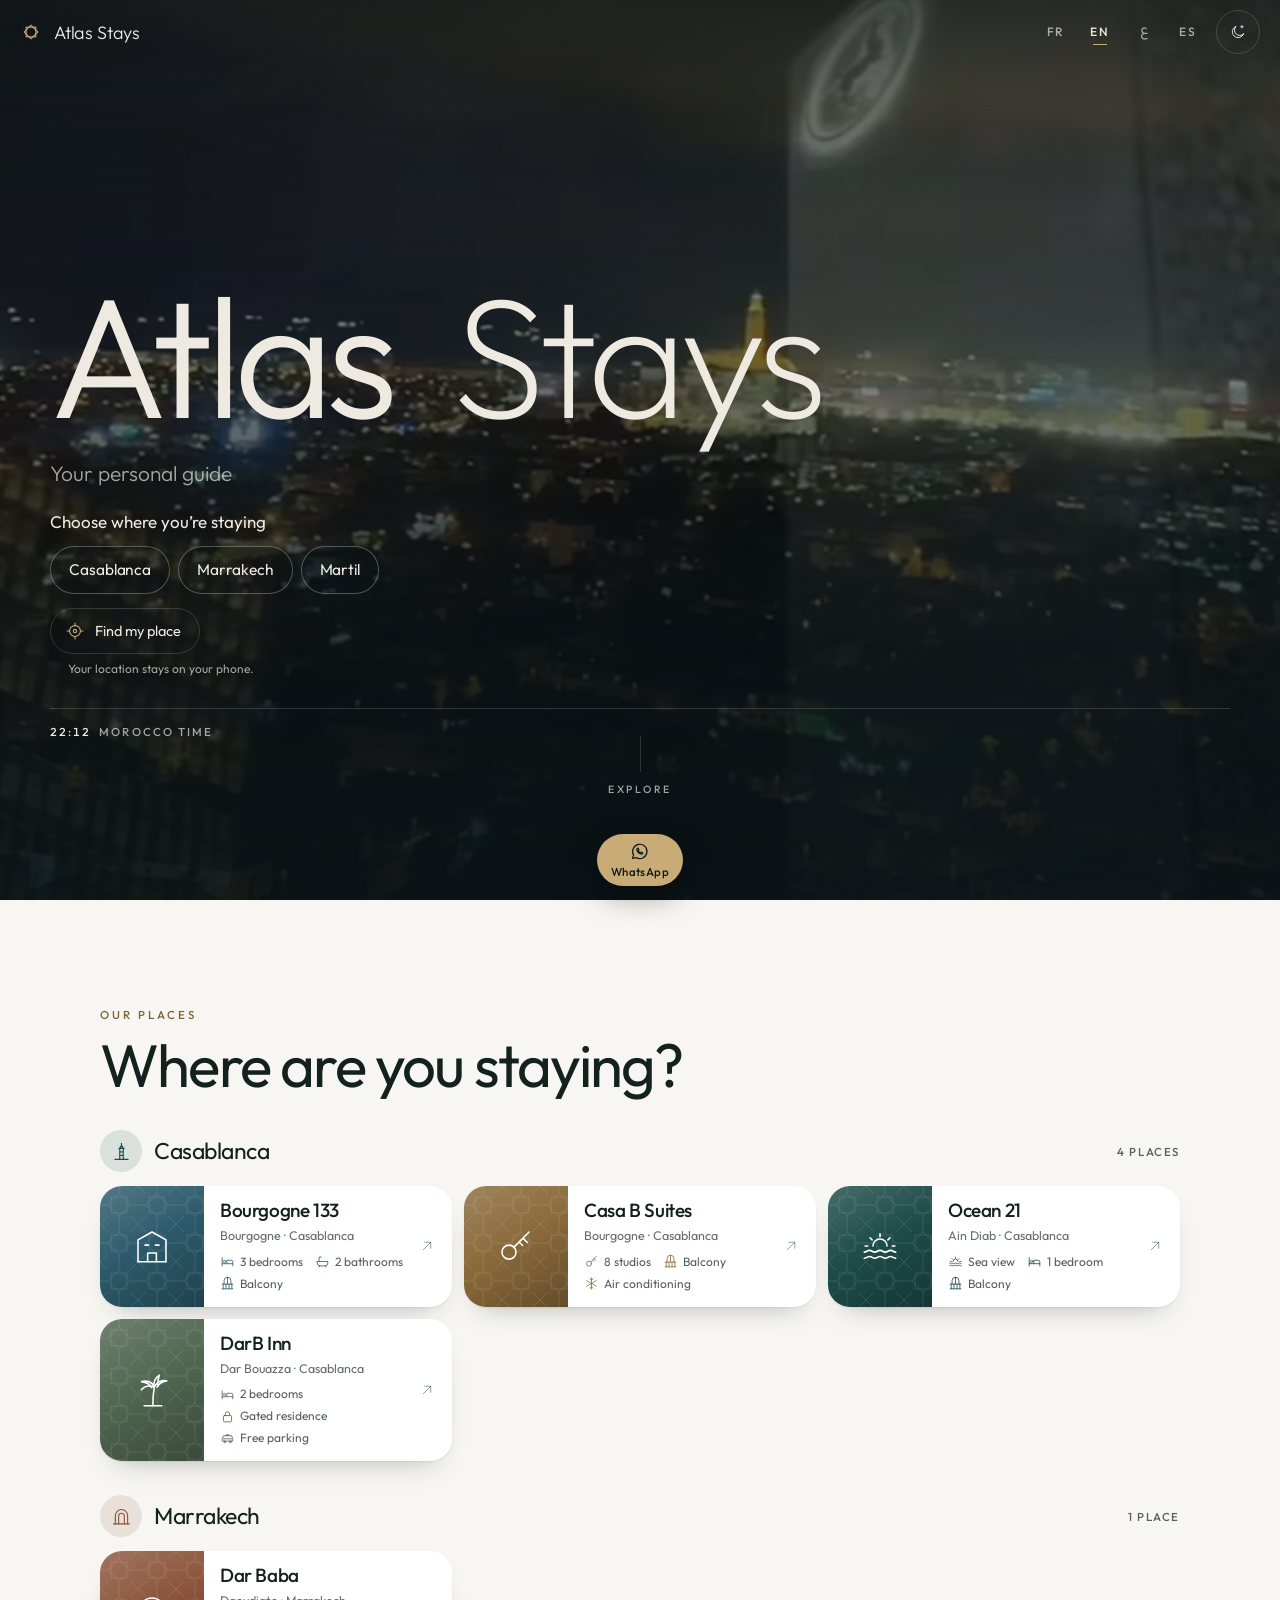
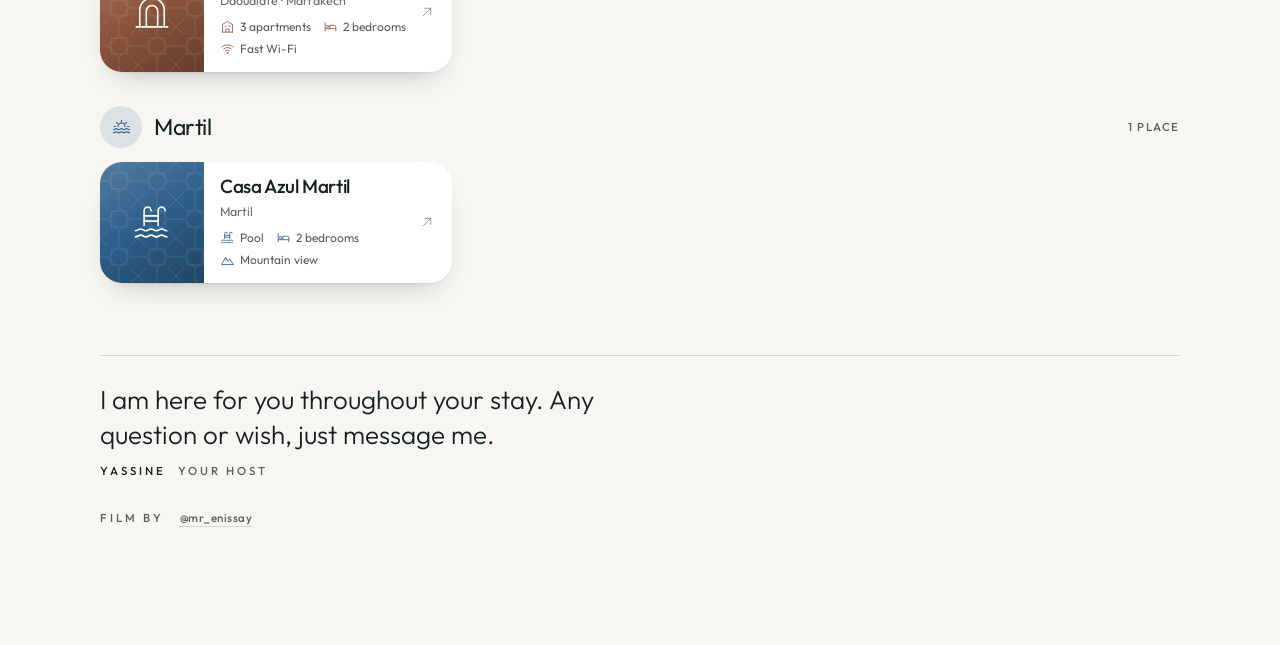
==== commit be845dce: "Review fixes: clearer chooser, brand on every guide, no unconfirmed promises From an independent des" ====
--- a/index.html
+++ b/index.html
@@ -48,6 +48,11 @@
         <div class="scene__sun"></div>
         <div class="scene__sea"></div>
         <div class="scene__shimmer"></div>
+        <!-- Martil: the Rif mountains on the horizon -->
+        <svg class="scene__hills" viewBox="0 0 1000 200" preserveAspectRatio="none" aria-hidden="true" focusable="false">
+          <path d="M0 200V128l70-30 60 18 90-62 80 40 70-26 110 56 90-74 100 48 70-20 90 44 90-36 80 30v88z" fill="#0B1A1E" opacity=".75"/>
+          <path d="M0 200v-46l110-22 90 26 120-40 110 30 100-18 130 34 100-26 140 20v42z" fill="#081215"/>
+        </svg>
         <svg class="scene__mosque" viewBox="0 0 360 640" preserveAspectRatio="xMaxYMax meet" focusable="false">
           <defs>
             <pattern id="hall-windows" width="22" height="40" patternUnits="userSpaceOnUse">
@@ -113,8 +118,8 @@
       <div class="hero__inner hero__inner--home">
         <p class="eyebrow hero__kicker"><span id="home-kicker">Casablanca · Marrakech · Martil</span></p>
         <h1 class="hero__title wordmark" dir="ltr" lang="en"><span class="l1">Atlas</span> <span class="l2">Stays</span></h1>
-        <p class="hero__tagline" data-i18n="homeTagline">Votre guide personnel</p>
         <div class="chooser">
+          <p class="hero__tagline" data-i18n="homeTagline">Votre guide personnel</p>
           <p class="chooser__label" id="chooser-label" data-i18n="chooseStay">Choisissez votre lieu de séjour</p>
           <nav class="chooser__chips" id="city-chips" aria-labelledby="chooser-label"></nav>
           <a class="resume" id="resume" href="./" hidden></a>
--- a/assets/css/style.css
+++ b/assets/css/style.css
@@ -43,7 +43,7 @@
   --bar-ink: #13211F;
   --bar-ink-dim: #56615E;
   --bar-line: rgba(19, 33, 31, .12);
-  --dock-bg: rgba(255, 255, 255, .86);
+  --dock-bg: rgba(255, 255, 255, .95);
   --dock-bg-solid: rgba(255, 255, 255, .96);
   --dock-ink: #13211F;
   --dock-line: rgba(19, 33, 31, .1);
@@ -654,8 +654,13 @@
 .mode-stay .hero__inner--stay { display: block; }
 .mode-stay .hero__inner--home { display: none; }
 .mode-stay .change-stay { display: block; }
-/* Before a place is chosen, the dock only keeps WhatsApp */
+/* Before a place is chosen, the dock only keeps WhatsApp, as a single button */
 .mode-home .dock__btn:not(.dock__btn--main) { display: none; }
+.mode-home .dock, .mode-home.on-hero body:not(.is-locked) .dock { padding: 0; border: 0; background: none; box-shadow: none; -webkit-backdrop-filter: none; backdrop-filter: none; }
+.mode-home .dock__btn--main { box-shadow: 0 10px 30px rgba(0, 0, 0, .35); }
+
+/* Over the film, the dock is dark glass in both themes */
+.on-hero body:not(.is-locked) .dock { background: rgba(9, 18, 21, .55); border-color: var(--stage-line); --dock-ink: var(--on-stage); --dock-hover: rgba(238, 234, 225, .08); }
 
 /* A place's name: long names get a smaller size so each line fits */
 .hero__inner--stay .hero__title {
@@ -670,16 +675,32 @@
   gap: 12px;
 }
 
+/* The question the client asked for: clear, white, readable over the film */
 .chooser__label {
-  margin: 0;
-  font-size: 11.5px;
-  font-weight: 500;
-  letter-spacing: var(--track);
-  text-transform: uppercase;
-  color: var(--on-stage-dim);
-}
-
-:root[lang="ar"] .chooser__label { font-size: 14px; letter-spacing: 0; }
+  margin: 4px 0 0;
+  font-size: 17px;
+  font-weight: 400;
+  line-height: 1.35;
+  color: var(--on-stage);
+  text-shadow: 0 1px 14px rgba(9, 18, 21, .8);
+}
+
+.chooser .hero__tagline { order: -1; margin: 0 0 6px; }
+.hero__tagline { text-shadow: 0 1px 14px rgba(9, 18, 21, .75); }
+
+/* The home lists the cities in its chips: no line above the brand */
+.hero__inner--home .hero__kicker { display: none; }
+.hero__inner--home .hero__title { margin-top: 0; }
+
+/* A little more shade behind the chooser */
+.mode-home .stage__veil { background: linear-gradient(180deg, rgba(9, 18, 21, .62) 0%, rgba(9, 18, 21, .1) 24%, rgba(9, 18, 21, .4) 46%, rgba(9, 18, 21, .78) 72%, rgba(9, 18, 21, .92) 100%); }
+
+/* The brand fits the screen's height too, and sits on one line on wide screens */
+.wordmark { font-size: clamp(60px, min(19.5vw, 19vh), 188px); }
+@media (min-width: 900px) {
+  .wordmark > span { display: inline; }
+  .wordmark .l2 { padding-inline-start: .18em; }
+}
 
 .chooser__chips { display: flex; flex-wrap: wrap; gap: 8px; }
 
@@ -742,7 +763,7 @@
 .locate:hover { background: rgba(238, 234, 225, .08); }
 .locate .ico { font-size: 20px; color: var(--brass); }
 .locate[aria-busy="true"] .ico { animation: spin 1.6s linear infinite; }
-.locate__note { margin: -6px 0 0; padding-inline-start: 4px; font-size: 12px; color: var(--on-stage-dim); }
+.locate__note { margin: -6px 0 0; padding-inline-start: 18px; font-size: 12px; color: var(--on-stage-dim); text-shadow: 0 1px 10px rgba(9, 18, 21, .8); }
 
 @keyframes spin { to { transform: rotate(360deg); } }
 
@@ -767,18 +788,27 @@
 
 .look-a .wordmark > span { display: inline; padding: 0; font-weight: 600; }
 .look-a .city-chip { border-color: #fff; background: #fff; color: #10191A; font-weight: 500; -webkit-backdrop-filter: none; backdrop-filter: none; }
+.look-a .hero { justify-content: center; }
 .look-a .chooser__chips { order: 1; }
-.look-a .chooser__label { order: 2; padding: 7px 14px; border-radius: 999px; background: #fff; color: #10191A; font-size: 14px; letter-spacing: 0; text-transform: none; }
-.look-a .locate { order: 3; }
-.look-a .locate__note { order: 4; }
-
-/* The drawing behind the film, per city */
+.look-a .chooser__label { order: 2; margin: 0; padding: 5px 12px; border-radius: 6px; background: rgba(255, 255, 255, .9); color: #10191A; font-size: 13px; font-weight: 500; text-shadow: none; }
+.look-a .chooser .hero__tagline { order: 3; margin: 2px 0 0; color: #fff; }
+.look-a .resume { order: 4; }
+.look-a .locate { order: 5; }
+.look-a .locate__note { order: 6; }
+
+/* The drawing behind the film, per city: 'atlantic' (Casablanca: ocean and minaret),
+   'sea' (Martil: sea and the Rif mountains), 'plain' (Marrakech: dusk over the red city and its minaret) */
+.scene__hills { display: none; position: absolute; left: 0; right: 0; bottom: 33.6%; width: 100%; height: 13vh; }
 .stage[data-scene="sea"] .scene__mosque { display: none; }
-.stage[data-scene="plain"] .scene__mosque,
-.stage[data-scene="plain"] .scene__sea,
+.stage[data-scene="sea"] .scene__hills { display: block; }
+.stage[data-scene="sea"] .scene__sun, .stage[data-scene="sea"] .scene__glow, .stage[data-scene="sea"] .scene__shimmer { left: 62%; }
 .stage[data-scene="plain"] .scene__shimmer { display: none; }
-.stage[data-scene="plain"] .scene { background: linear-gradient(180deg, #061013 0%, #0B1C21 30%, #2A2F2E 56%, #6E5440 80%, #A57A55 100%); }
-.stage[data-scene="plain"] .scene__glow, .stage[data-scene="plain"] .scene__sun { top: 82%; }
+.stage[data-scene="plain"] .scene { background: linear-gradient(180deg, #08100F 0%, #1A1E1C 28%, #4A3328 50%, #9C5B3C 61%, #C98552 66%); }
+.stage[data-scene="plain"] .scene__sea { background: linear-gradient(180deg, #3A2219 0%, #24150F 22%, #140C09 70%, #0C0806 100%); }
+.stage[data-scene="plain"] .scene__glow { background: radial-gradient(closest-side, rgba(236, 140, 84, .55), rgba(196, 96, 60, .22) 42%, transparent 72%); }
+
+/* Without a film, the page fully covers the drawing as it scrolls */
+.stage:not(.has-video):not(.has-poster) .stage__veil::after { opacity: calc(var(--p) * .97); }
 
 
 /* ---------- menu: two groups of big rounded buttons ---------- */
@@ -1557,6 +1587,7 @@
 :root[lang="ar"] .vcard__name { font-weight: 700; font-size: 17px; line-height: 1.35; letter-spacing: 0; }
 
 .vcard__short { font-size: 13px; line-height: 1.35; color: var(--ink-dim); }
+.vcard__name, .itile__key, .itile__title, .toast, .d-title { text-wrap: pretty; }
 
 .vcard .fav {
   position: absolute;
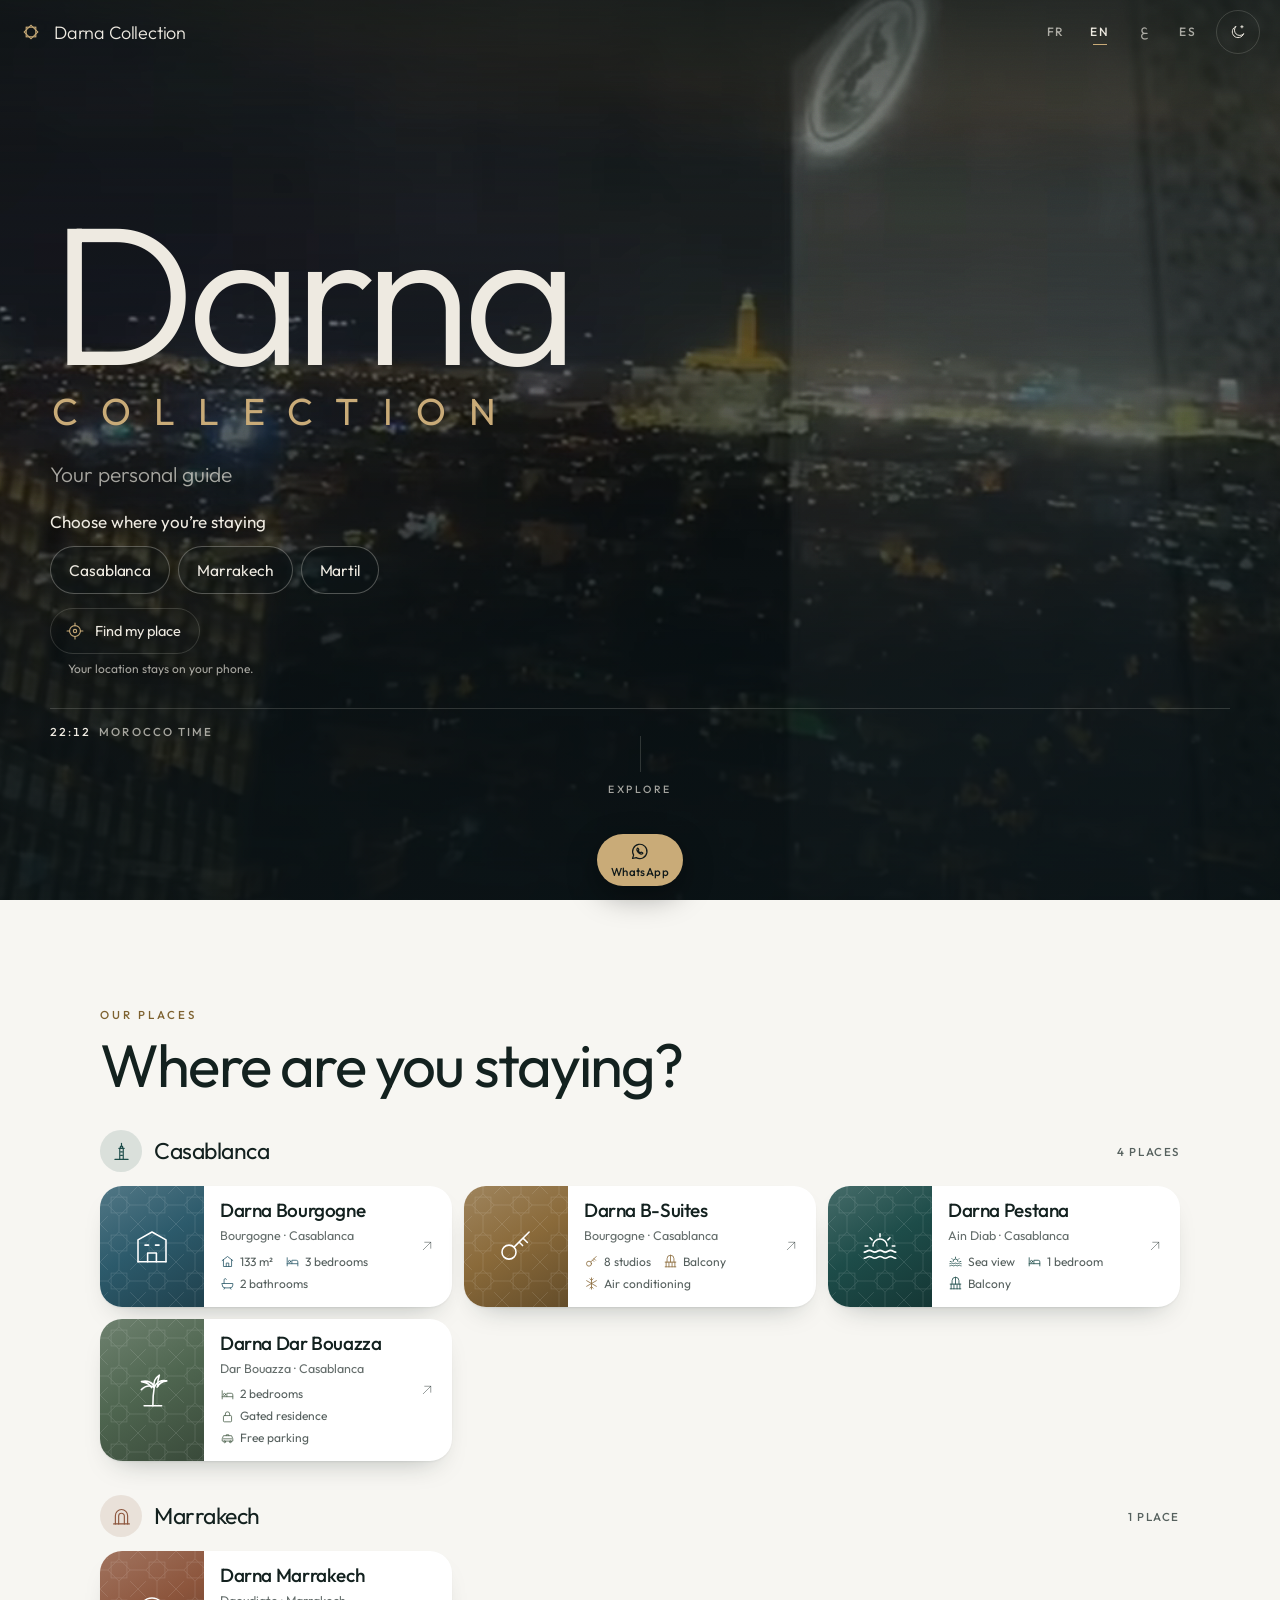
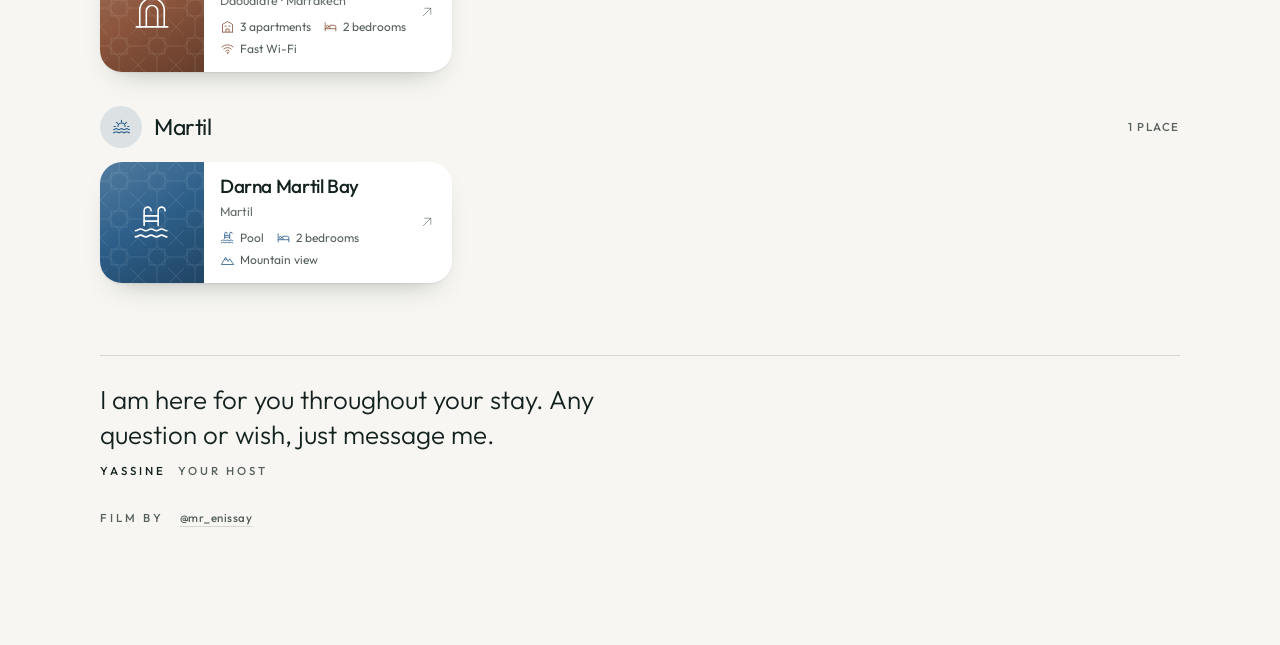
==== commit aa5c199c: "Rebrand to Darna Collection with the client's final place names - Brand: DARNA COLLECTION ("Darna" l" ====
--- a/index.html
+++ b/index.html
@@ -3,7 +3,7 @@
 <head>
   <meta charset="utf-8">
   <meta name="viewport" content="width=device-width, initial-scale=1, viewport-fit=cover">
-  <title>Atlas Stays</title>
+  <title>Darna Collection</title>
   <meta name="description" content="Votre guide personnel · Casablanca · Marrakech · Martil">
   <meta name="theme-color" content="#091215">
   <!-- Guest guide: keep it out of search engines -->
@@ -12,14 +12,14 @@
   <link rel="apple-touch-icon" href="assets/img/icon-180.png">
   <!-- Link preview in WhatsApp, Airbnb messages, etc. Update the URLs if you use your own domain. -->
   <meta property="og:type" content="website">
-  <meta property="og:title" content="Atlas Stays">
+  <meta property="og:title" content="Darna Collection">
   <meta property="og:description" content="Votre guide personnel · Your personal guide · Casablanca · Marrakech · Martil">
   <meta property="og:image" content="https://atlasattir.github.io/airbnb-casablanca/assets/img/share.jpg">
   <meta property="og:image:width" content="1200">
   <meta property="og:image:height" content="630">
   <meta property="og:url" content="https://atlasattir.github.io/airbnb-casablanca/">
   <meta name="twitter:card" content="summary_large_image">
-  <meta name="apple-mobile-web-app-title" content="Atlas Stays">
+  <meta name="apple-mobile-web-app-title" content="Darna">
   <link rel="manifest" href="manifest.webmanifest" id="manifest">
   <link rel="preconnect" href="https://fonts.googleapis.com">
   <link rel="preconnect" href="https://fonts.gstatic.com" crossorigin>
@@ -97,9 +97,9 @@
   </div>
 
   <header class="topbar" id="topbar">
-    <a class="brand" href="#top" aria-label="Atlas Stays">
+    <a class="brand" href="#top" aria-label="Darna Collection">
       <svg class="ico brand__mark" viewBox="0 0 24 24" fill="none" stroke="currentColor" stroke-width="1.2" aria-hidden="true" focusable="false"><rect x="6.75" y="6.75" width="10.5" height="10.5"/><rect x="6.75" y="6.75" width="10.5" height="10.5" transform="rotate(45 12 12)"/></svg>
-      <span class="brand__word" dir="ltr">Atlas Stays</span>
+      <span class="brand__word" dir="ltr">Darna Collection</span>
     </a>
     <div class="topbar__tools">
       <nav class="langs" data-i18n-label="languages" aria-label="Langue">
@@ -117,7 +117,7 @@
       <!-- Home: the brand and the choice of a place -->
       <div class="hero__inner hero__inner--home">
         <p class="eyebrow hero__kicker"><span id="home-kicker">Casablanca · Marrakech · Martil</span></p>
-        <h1 class="hero__title wordmark" dir="ltr" lang="en"><span class="l1">Atlas</span> <span class="l2">Stays</span></h1>
+        <h1 class="hero__title wordmark" dir="ltr" lang="fr"><span class="l1">Darna</span> <span class="l2">Collection</span></h1>
         <div class="chooser">
           <p class="hero__tagline" data-i18n="homeTagline">Votre guide personnel</p>
           <p class="chooser__label" id="chooser-label" data-i18n="chooseStay">Choisissez votre lieu de séjour</p>
--- a/assets/css/style.css
+++ b/assets/css/style.css
@@ -1,5 +1,5 @@
 /* =====================================================================
-   Atlas Stays — guest guide
+   Darna Collection — guest guide
    ===================================================================== */
 
 :root {
@@ -695,12 +695,21 @@
 /* A little more shade behind the chooser */
 .mode-home .stage__veil { background: linear-gradient(180deg, rgba(9, 18, 21, .62) 0%, rgba(9, 18, 21, .1) 24%, rgba(9, 18, 21, .4) 46%, rgba(9, 18, 21, .78) 72%, rgba(9, 18, 21, .92) 100%); }
 
-/* The brand fits the screen's height too, and sits on one line on wide screens */
-.wordmark { font-size: clamp(60px, min(19.5vw, 19vh), 188px); }
-@media (min-width: 900px) {
-  .wordmark > span { display: inline; }
-  .wordmark .l2 { padding-inline-start: .18em; }
-}
+/* The brand: "Darna" large and light, "COLLECTION" small and spaced under it.
+   It fits the screen's height too. */
+.wordmark { font-size: clamp(72px, min(27vw, 22vh), 210px); line-height: .9; }
+.wordmark .l2 {
+  margin-top: .32em;
+  padding-inline-start: .06em;
+  font-size: .19em;
+  font-weight: 400;
+  letter-spacing: .62em;
+  line-height: 1;
+  text-transform: uppercase;
+  color: var(--brass);
+}
+[dir="rtl"] .wordmark > span { text-align: right; }
+[dir="rtl"] .wordmark .l2 { padding-inline-end: 0; }
 
 .chooser__chips { display: flex; flex-wrap: wrap; gap: 8px; }
 
@@ -779,14 +788,15 @@
   border-radius: .3em;
   background: #fff;
   color: #10191A;
-  font-size: clamp(34px, 11vw, 96px);
+  font-size: clamp(22px, 7.2vw, 72px);
   font-weight: 600;
   line-height: 1;
   letter-spacing: .02em;
   text-transform: uppercase;
-}
-
-.look-a .wordmark > span { display: inline; padding: 0; font-weight: 600; }
+  white-space: nowrap;
+}
+
+.look-a .wordmark > span { display: inline; margin: 0; padding: 0; font-size: 1em; font-weight: 600; letter-spacing: .02em; color: inherit; }
 .look-a .city-chip { border-color: #fff; background: #fff; color: #10191A; font-weight: 500; -webkit-backdrop-filter: none; backdrop-filter: none; }
 .look-a .hero { justify-content: center; }
 .look-a .chooser__chips { order: 1; }
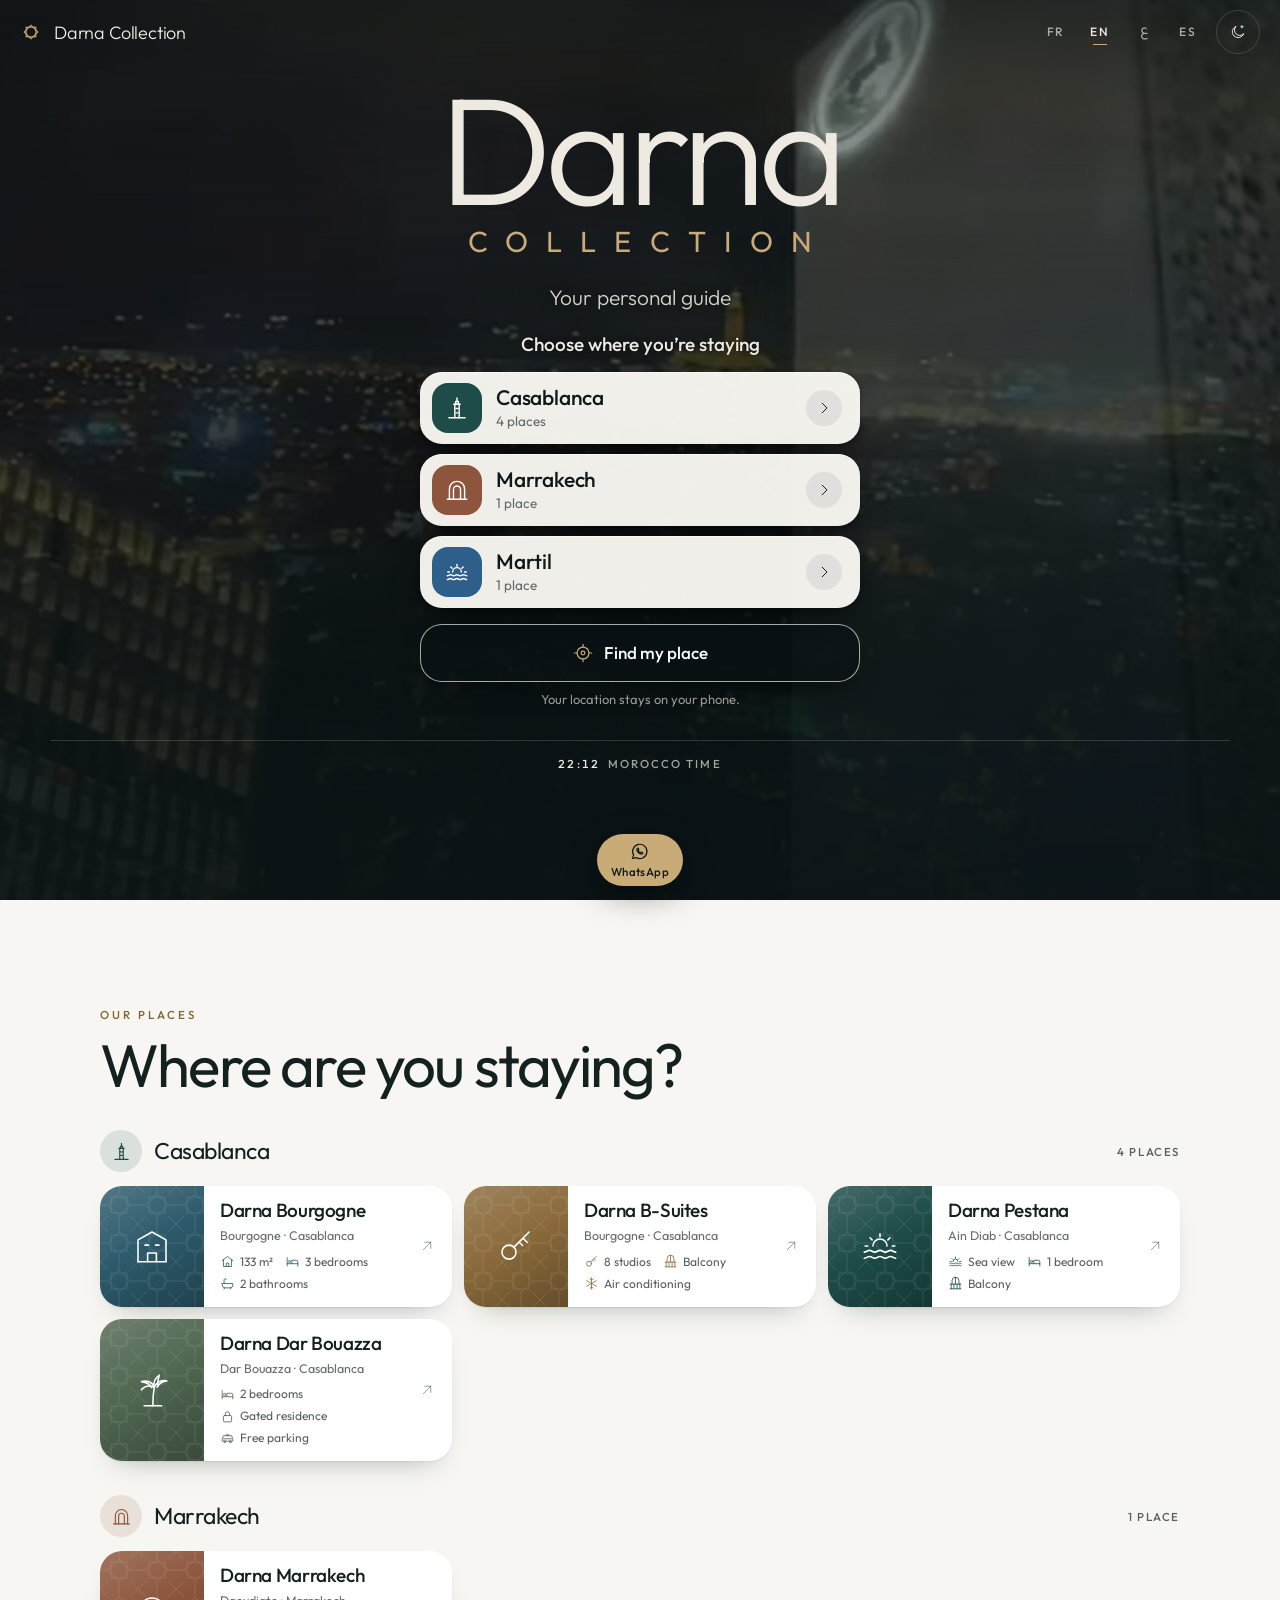
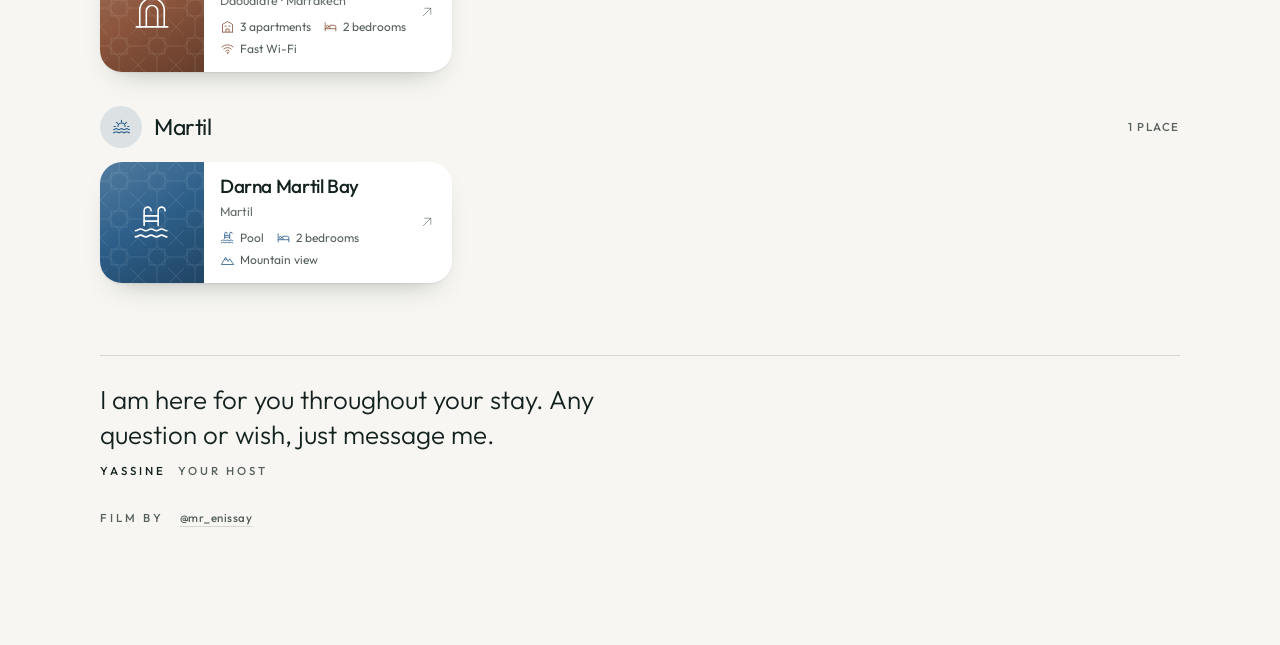
==== commit b6975098: "Home: big centred city buttons; photo support from Wikimedia Commons Home first screen, easier for e" ====
--- a/index.html
+++ b/index.html
@@ -155,6 +155,7 @@
         <figcaption class="eyebrow"><b data-host>Yassine</b><span data-i18n="yourHost">votre hôte</span></figcaption>
       </figure>
       <p class="change-stay"><a href="./?choose"><svg class="ico" viewBox="0 0 24 24" fill="none" stroke="currentColor" stroke-width="1.3" stroke-linecap="round" stroke-linejoin="round" aria-hidden="true" focusable="false"><path d="M4 8h13l-3.5-3.5"/><path d="M20 16H7l3.5 3.5"/></svg><span data-i18n="changeStay">Changer de logement</span></a></p>
+      <p class="credit eyebrow" id="photo-credit" hidden><a href="#credits" data-open="credits" data-i18n="photoCredits">Crédits photos</a></p>
       <p class="credit eyebrow" id="film-credit" hidden><span data-i18n="filmBy">Film</span> <a id="film-credit-link" href="#" target="_blank" rel="noopener" dir="ltr"></a></p>
     </section>
   </main>
@@ -207,6 +208,7 @@
 
   <script src="content/ui.js"></script>
   <script src="content/brand.js"></script>
+  <script src="content/photos.js"></script>
   <script src="assets/js/icons.js"></script>
   <script src="assets/js/app.js"></script>
 </body>
--- a/assets/css/style.css
+++ b/assets/css/style.css
@@ -667,40 +667,49 @@
   font-size: clamp(44px, min(19.5vw, calc((100vw - var(--gutter-l) - var(--gutter-r)) / (var(--tc, 7) * .56))), 188px);
 }
 
-/* The chooser, under the brand */
+/* The chooser, under the brand: centred, with big buttons anyone can read and tap */
+.hero__inner--home { text-align: center; }
+.hero__inner--home .hero__title { text-align: center; }
+[dir="rtl"] .hero__inner--home .hero__title > span { text-align: center; }
+.hero__inner--home .hero__meta { justify-content: center; }
+
 .chooser {
-  margin-top: 28px;
-  display: grid;
-  justify-items: start;
+  width: min(100%, 440px);
+  margin: 26px auto 0;
+  display: grid;
+  justify-items: stretch;
   gap: 12px;
+  text-align: center;
 }
 
 /* The question the client asked for: clear, white, readable over the film */
 .chooser__label {
-  margin: 4px 0 0;
-  font-size: 17px;
-  font-weight: 400;
+  margin: 4px 0 2px;
+  font-size: 19px;
+  font-weight: 500;
   line-height: 1.35;
   color: var(--on-stage);
-  text-shadow: 0 1px 14px rgba(9, 18, 21, .8);
-}
-
-.chooser .hero__tagline { order: -1; margin: 0 0 6px; }
+  text-shadow: 0 1px 14px rgba(9, 18, 21, .85), 0 0 2px rgba(9, 18, 21, .6);
+}
+
+.chooser .hero__tagline { order: -1; margin: 0 auto 4px; max-width: none; }
+.mode-home .hero__tagline { color: rgba(238, 234, 225, .88); }
+.mode-stay .hero { padding-bottom: calc(var(--dock-space) + 78px); }
 .hero__tagline { text-shadow: 0 1px 14px rgba(9, 18, 21, .75); }
 
-/* The home lists the cities in its chips: no line above the brand */
+/* The home lists the cities in its buttons: no line above the brand */
 .hero__inner--home .hero__kicker { display: none; }
 .hero__inner--home .hero__title { margin-top: 0; }
 
 /* A little more shade behind the chooser */
-.mode-home .stage__veil { background: linear-gradient(180deg, rgba(9, 18, 21, .62) 0%, rgba(9, 18, 21, .1) 24%, rgba(9, 18, 21, .4) 46%, rgba(9, 18, 21, .78) 72%, rgba(9, 18, 21, .92) 100%); }
+.mode-home .stage__veil { background: linear-gradient(180deg, rgba(9, 18, 21, .62) 0%, rgba(9, 18, 21, .14) 22%, rgba(9, 18, 21, .5) 44%, rgba(9, 18, 21, .82) 70%, rgba(9, 18, 21, .94) 100%); }
 
 /* The brand: "Darna" large and light, "COLLECTION" small and spaced under it.
    It fits the screen's height too. */
-.wordmark { font-size: clamp(72px, min(27vw, 22vh), 210px); line-height: .9; }
+.wordmark { font-size: clamp(64px, min(26vw, 17vh), 200px); line-height: .9; }
 .wordmark .l2 {
   margin-top: .32em;
-  padding-inline-start: .06em;
+  padding-inline-start: .62em; /* balances the spacing after the last letter */
   font-size: .19em;
   font-weight: 400;
   letter-spacing: .62em;
@@ -708,73 +717,141 @@
   text-transform: uppercase;
   color: var(--brass);
 }
-[dir="rtl"] .wordmark > span { text-align: right; }
 [dir="rtl"] .wordmark .l2 { padding-inline-end: 0; }
 
-.chooser__chips { display: flex; flex-wrap: wrap; gap: 8px; }
-
+.chooser__chips { display: grid; gap: 10px; }
+
+/* A city: a large light button over the film, with a clear shadow */
 .city-chip {
-  display: inline-flex;
+  display: flex;
   align-items: center;
+  gap: 14px;
+  min-height: 72px;
+  padding: 10px 18px 10px 12px;
+  border-radius: 22px;
+  background: rgba(250, 248, 243, .96);
+  color: #10191A;
+  text-decoration: none;
+  text-align: start;
+  box-shadow: 0 1px 0 rgba(255, 255, 255, .6) inset, 0 14px 34px -12px rgba(0, 0, 0, .75), 0 2px 8px rgba(0, 0, 0, .3);
+  transition: transform .35s var(--ease), box-shadow .35s var(--ease);
+}
+
+[dir="rtl"] .city-chip { padding: 10px 12px 10px 18px; }
+.city-chip:hover { transform: translate3d(0, -2px, 0); }
+.city-chip:active { transform: scale(.98); }
+.city-chip:focus-visible { outline: 3px solid var(--brass); outline-offset: 3px; }
+
+.city-chip__icon {
+  flex: none;
+  width: 50px;
+  height: 50px;
+  display: grid;
+  place-items: center;
+  border-radius: 16px;
+  background: var(--tint);
+  color: #fff;
+  font-size: 26px;
+}
+
+.city-chip__text { flex: 1; min-width: 0; display: grid; gap: 2px; }
+.city-chip__name { font-size: 21px; font-weight: 500; line-height: 1.15; letter-spacing: -.01em; }
+.city-chip__n { font-size: 13.5px; color: rgba(16, 25, 26, .62); }
+.city-chip__go { flex: none; width: 36px; height: 36px; display: grid; place-items: center; border-radius: 50%; background: rgba(16, 25, 26, .07); font-size: 18px; }
+
+/* Back to the last place: the first, golden button */
+.resume {
+  display: flex;
+  align-items: center;
+  justify-content: center;
   gap: 10px;
-  min-height: 48px;
-  padding: 0 18px;
-  border: 1px solid rgba(238, 234, 225, .3);
-  border-radius: 999px;
-  background: rgba(9, 18, 21, .34);
-  -webkit-backdrop-filter: blur(14px) saturate(1.2);
-  backdrop-filter: blur(14px) saturate(1.2);
-  color: var(--on-stage);
-  text-decoration: none;
-  font-size: 15.5px;
-  font-weight: 400;
-  letter-spacing: -.005em;
-  white-space: nowrap;
-  transition: background-color .3s ease, transform .35s var(--ease);
-}
-
-@media (max-width: 380px) { .city-chip { padding: 0 15px; font-size: 15px; } }
-
-.city-chip:hover { background: rgba(238, 234, 225, .14); }
-.city-chip:active { transform: scale(.97); }
-
-.resume {
-  display: inline-flex;
-  align-items: center;
-  gap: 8px;
-  min-height: 46px;
-  padding: 0 18px;
-  border-radius: 999px;
+  min-height: 60px;
+  padding: 0 20px;
+  border-radius: 22px;
   background: var(--brass);
   color: var(--on-brass);
   text-decoration: none;
-  font-size: 14.5px;
+  font-size: 17px;
+  box-shadow: 0 14px 34px -12px rgba(0, 0, 0, .75);
 }
 
 .resume b { font-weight: 600; }
-.resume .ico { font-size: 17px; }
-
+.resume .ico { font-size: 19px; }
+
+/* Find my place: a clear outlined button, below the cities */
 .locate {
-  display: inline-flex;
+  display: flex;
   align-items: center;
+  justify-content: center;
   gap: 10px;
-  min-height: 46px;
-  margin-top: 2px;
-  padding: 0 18px 0 14px;
-  border: 1px solid var(--stage-line);
+  min-height: 58px;
+  margin-top: 4px;
+  padding: 0 20px;
+  border: 1.5px solid rgba(238, 234, 225, .7);
+  border-radius: 22px;
+  background: rgba(9, 18, 21, .55);
+  -webkit-backdrop-filter: blur(12px);
+  backdrop-filter: blur(12px);
+  color: #fff;
+  font-size: 17px;
+  font-weight: 500;
+  box-shadow: 0 12px 30px -14px rgba(0, 0, 0, .8);
+  transition: background-color .3s ease;
+}
+
+.locate:hover { background: rgba(9, 18, 21, .7); }
+.locate .ico { font-size: 22px; color: var(--brass); }
+.locate[aria-busy="true"] .ico { animation: spin 1.6s linear infinite; }
+.locate__note { margin: -4px 0 0; font-size: 13px; color: var(--on-stage-dim); text-shadow: 0 1px 10px rgba(9, 18, 21, .9); }
+
+@keyframes spin { to { transform: rotate(360deg); } }
+
+/* On the home, the content sits in the middle of the screen */
+.mode-home .hero { justify-content: center; padding-block: calc(76px + env(safe-area-inset-top, 0px)) calc(var(--dock-space) + 20px); }
+.mode-home .hero .scroll-cue { display: none; }
+
+/* Short phones: the same screen, a little tighter, so nothing hides under the dock */
+@media (max-height: 820px) {
+  .mode-home .hero { padding-top: calc(66px + env(safe-area-inset-top, 0px)); }
+  .wordmark { font-size: clamp(56px, min(24vw, 12.5vh), 200px); }
+  .chooser { margin-top: 16px; gap: 9px; }
+  .chooser__label { font-size: 18px; margin: 0; }
+  .chooser__chips { gap: 8px; }
+  .city-chip { min-height: 62px; padding-block: 7px; }
+  .city-chip__icon { width: 44px; height: 44px; border-radius: 14px; font-size: 23px; }
+  .city-chip__name { font-size: 20px; }
+  .locate, .resume { min-height: 54px; }
+  .hero__inner--home .hero__meta { display: none; }
+}
+
+/* On a place, "Découvrir" is a real button: a pill with an arrow down */
+.mode-stay .scroll-cue {
+  flex-direction: row;
+  gap: 8px;
+  min-height: 48px;
+  padding: 0 20px 0 16px;
+  border: 1px solid rgba(238, 234, 225, .5);
   border-radius: 999px;
-  background: transparent;
-  color: var(--on-stage);
-  font-size: 14.5px;
-  transition: background-color .3s ease;
-}
-
-.locate:hover { background: rgba(238, 234, 225, .08); }
-.locate .ico { font-size: 20px; color: var(--brass); }
-.locate[aria-busy="true"] .ico { animation: spin 1.6s linear infinite; }
-.locate__note { margin: -6px 0 0; padding-inline-start: 18px; font-size: 12px; color: var(--on-stage-dim); text-shadow: 0 1px 10px rgba(9, 18, 21, .8); }
-
-@keyframes spin { to { transform: rotate(360deg); } }
+  background: rgba(9, 18, 21, .5);
+  -webkit-backdrop-filter: blur(12px);
+  backdrop-filter: blur(12px);
+  box-shadow: 0 12px 30px -14px rgba(0, 0, 0, .8);
+  color: #fff;
+  font-size: 12.5px;
+  bottom: calc(var(--dock-space) + 4px);
+}
+.mode-stay .scroll-cue__line { display: none; }
+.mode-stay .scroll-cue::before {
+  content: "";
+  width: 9px;
+  height: 9px;
+  margin-top: -5px;
+  border-right: 1.6px solid var(--brass);
+  border-bottom: 1.6px solid var(--brass);
+  transform: rotate(45deg);
+  animation: nudge 2.4s var(--ease) infinite;
+}
+@keyframes nudge { 0%, 60%, 100% { translate: 0 0; } 30% { translate: 0 4px; } }
 
 .js .chooser { opacity: 0; }
 .is-ready .chooser { animation: enter 1.2s var(--ease) .95s both; }
@@ -797,7 +874,10 @@
 }
 
 .look-a .wordmark > span { display: inline; margin: 0; padding: 0; font-size: 1em; font-weight: 600; letter-spacing: .02em; color: inherit; }
-.look-a .city-chip { border-color: #fff; background: #fff; color: #10191A; font-weight: 500; -webkit-backdrop-filter: none; backdrop-filter: none; }
+.look-a .chooser__chips { display: flex; flex-wrap: wrap; justify-content: center; gap: 10px; }
+.look-a .city-chip { min-height: 56px; padding: 0 22px; border-radius: 999px; background: #fff; }
+.look-a .city-chip__icon, .look-a .city-chip__n, .look-a .city-chip__go { display: none; }
+.look-a .city-chip__name { font-size: 18px; }
 .look-a .hero { justify-content: center; }
 .look-a .chooser__chips { order: 1; }
 .look-a .chooser__label { order: 2; margin: 0; padding: 5px 12px; border-radius: 6px; background: rgba(255, 255, 255, .9); color: #10191A; font-size: 13px; font-weight: 500; text-shadow: none; }
@@ -1697,6 +1777,74 @@
 .d-art { aspect-ratio: 16 / 9; font-size: 92px; }
 .d-art .ico { stroke-width: .7; }
 
+/* ---------- photos (content/photos.js) ---------- */
+
+/* In a card or a detail: the picture fills the coloured square */
+.art--photo { background: color-mix(in srgb, var(--tint) 30%, var(--paper-2)); }
+.art--photo::before { display: none; }
+figure.art { margin: 0; }
+.d-art.art--photo { aspect-ratio: 4 / 3; }
+@media (min-width: 620px) { .d-art.art--photo { aspect-ratio: 16 / 10; } }
+
+/* Who took it, under which licence: small, over a soft shade at the bottom */
+.ph-credit {
+  position: absolute;
+  z-index: 1;
+  left: 0;
+  right: 0;
+  bottom: 0;
+  padding: 26px 12px 6px;
+  background: linear-gradient(180deg, transparent, rgba(0, 0, 0, .55));
+  font-size: 10.5px;
+  line-height: 1.3;
+  text-align: end;
+  color: rgba(255, 255, 255, .9);
+}
+.ph-credit a { color: inherit; text-decoration: none; display: inline-block; padding: 6px 0 4px; }
+.ph-credit a:hover { text-decoration: underline; }
+
+/* A section's tile on a place's home: the photo under a veil of the section's colour */
+.tile__photo { position: absolute; inset: 0; z-index: -2; background: var(--tint); }
+.tile__photo img { width: 100%; height: 100%; object-fit: cover; }
+.tile--photo::before {
+  z-index: -1;
+  background-image: linear-gradient(180deg, color-mix(in srgb, var(--tint) 18%, transparent) 0%, color-mix(in srgb, var(--tint) 45%, transparent) 42%, color-mix(in srgb, var(--tint) 92%, #000) 100%);
+  background-size: auto;
+  opacity: 1;
+  -webkit-mask-image: none;
+  mask-image: none;
+}
+.tile--photo .tile__icon { background: rgba(255, 255, 255, .9); color: var(--tint); box-shadow: 0 4px 14px rgba(0, 0, 0, .25); }
+.tile--photo .tile__text { text-shadow: 0 1px 12px rgba(0, 0, 0, .45); }
+
+/* A page's header band: the same photo, darker at the bottom for the title */
+.band__photo { position: absolute; inset: 0; z-index: -2; }
+.band__photo img { width: 100%; height: 100%; object-fit: cover; }
+.band--photo { min-height: calc(var(--band-top) + 230px); }
+.band--photo::before {
+  background-image: linear-gradient(180deg, rgba(0, 0, 0, .45) 0%, color-mix(in srgb, var(--tint) 25%, transparent) 40%, color-mix(in srgb, var(--tint) 92%, #000) 100%);
+  background-size: auto;
+  opacity: 1;
+  -webkit-mask-image: none;
+  mask-image: none;
+}
+.band--photo .band__title { text-shadow: 0 2px 18px rgba(0, 0, 0, .4); }
+
+/* A city's button on the home: its picture in the rounded square */
+.city-chip__icon.has-photo { overflow: hidden; background: var(--tint); box-shadow: 0 0 0 1px rgba(16, 25, 26, .08) inset; }
+.city-chip__icon.has-photo img { width: 100%; height: 100%; object-fit: cover; }
+
+/* The photo credits page */
+.credits__note { margin: 0 0 18px; max-width: 46ch; color: var(--ink-dim); line-height: 1.55; }
+.credits { list-style: none; margin: 0; padding: 0; display: grid; gap: 2px; }
+.credit-row { display: flex; align-items: center; gap: 14px; padding: 10px 0; border-bottom: 1px solid var(--rule); }
+.credit-row__img { flex: none; width: 56px; height: 56px; overflow: hidden; border-radius: 12px; background: var(--paper-2); }
+.credit-row__img img { width: 100%; height: 100%; object-fit: cover; }
+.credit-row__text { min-width: 0; display: grid; gap: 3px; }
+.credit-row__title { color: var(--ink); font-size: 15px; font-weight: 500; text-decoration: none; overflow-wrap: anywhere; }
+.credit-row__by { font-size: 12.5px; color: var(--ink-dim); overflow-wrap: anywhere; }
+.credit-row__by a { color: inherit; }
+
 .d-body {
   display: grid;
   gap: 14px;
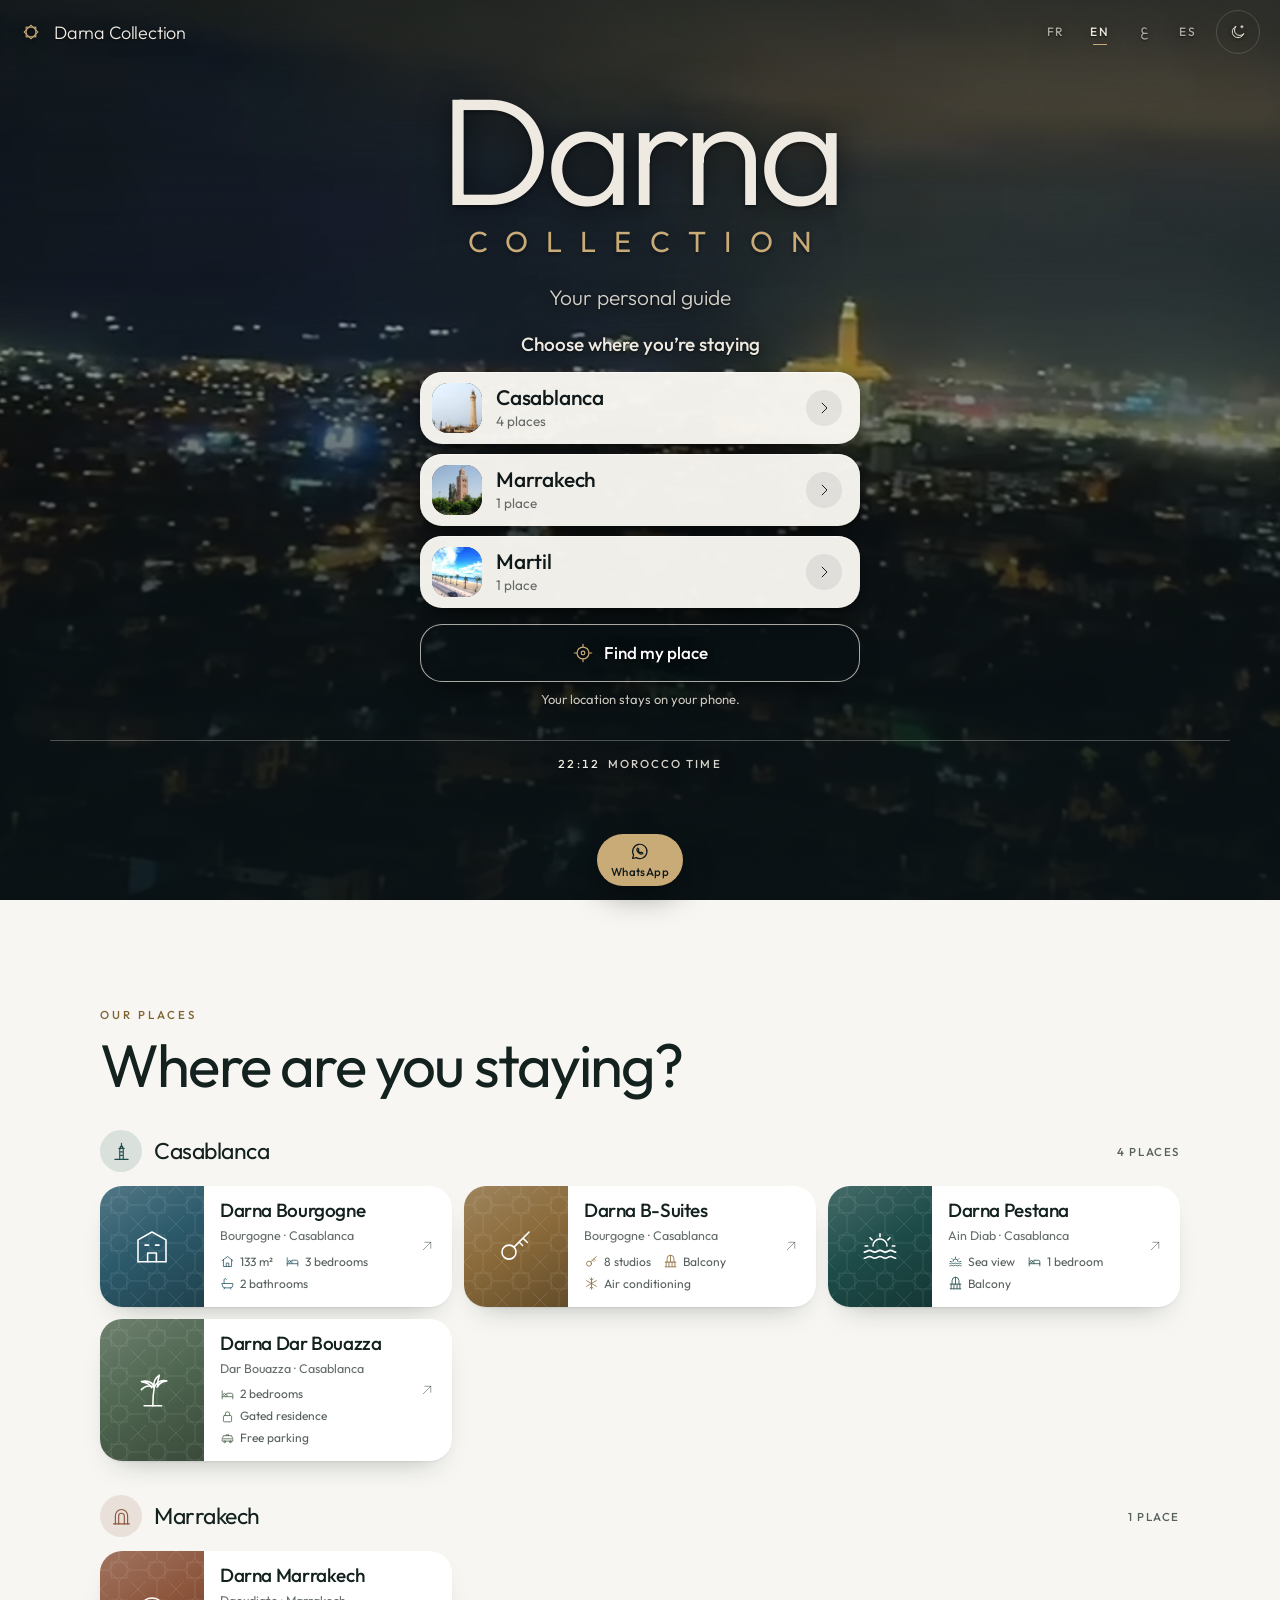
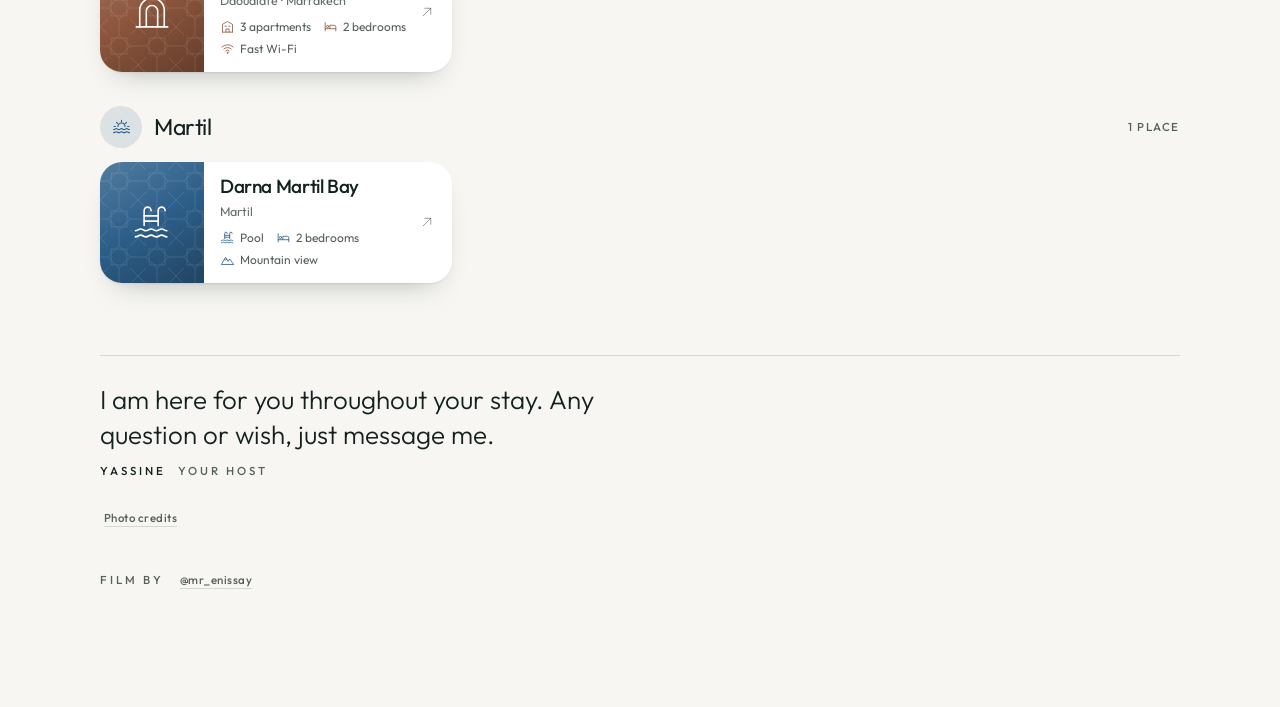
==== commit 9f674682: "Launch fixes: offline from the first visit, mistyped links, Back, wording - Offline: once the servic" ====
--- a/index.html
+++ b/index.html
@@ -31,7 +31,8 @@
     (function () {
       var d = document.documentElement, q = window.location.search;
       try { var t = localStorage.getItem('atlas.theme') || localStorage.getItem('casa.theme'); if (t === 'light' || t === 'dark') d.setAttribute('data-theme', t); } catch (e) {}
-      var m = /[?&]stay=([a-z0-9-]+)/.exec(q);
+      var m = /[?&]stay=\s*([a-z0-9-]+)/i.exec(q);
+      if (m) m[1] = m[1].toLowerCase();
       d.className += m ? ' mode-stay' : ' mode-home';
       if (/[?&]look=a(&|$)/.test(q)) d.className += ' look-a';
       if (m) document.getElementById('manifest').setAttribute('href', m[1] + '/manifest.webmanifest');
@@ -166,7 +167,7 @@
       <svg class="ico" viewBox="0 0 24 24" fill="none" stroke="currentColor" stroke-width="1.3" stroke-linecap="round" stroke-linejoin="round" aria-hidden="true" focusable="false"><path d="M12 21s-6.5-5.8-6.5-11a6.5 6.5 0 0 1 13 0c0 5.2-6.5 11-6.5 11z"/><circle cx="12" cy="10" r="2.3"/></svg>
       <span data-i18n="dockLocation">Localisation</span>
     </a>
-    <a class="dock__btn dock__btn--main" id="dock-wa" href="https://wa.me/" target="_blank" rel="noopener">
+    <a class="dock__btn dock__btn--main" id="dock-wa" href="https://wa.me/212600600486" target="_blank" rel="noopener">
       <svg class="ico" viewBox="0 0 24 24" fill="none" stroke="currentColor" stroke-width="1.4" stroke-linecap="round" stroke-linejoin="round" aria-hidden="true" focusable="false"><path d="M4 20l1.3-3.9A8.2 8.2 0 1 1 8.2 19z"/><path d="M9.4 8.6c.25-.45.7-.55 1-.15l.75 1.3c.15.3.1.6-.15.85l-.5.5c.5 1.05 1.3 1.85 2.35 2.35l.5-.5c.25-.25.55-.3.85-.15l1.3.75c.4.3.3.75-.15 1-1 .55-2.15.5-3.2-.2a7.4 7.4 0 0 1-2.6-2.6c-.7-1.05-.75-2.2-.2-3.2z"/></svg>
       <span data-i18n="dockWhatsApp">WhatsApp</span>
     </a>
--- a/assets/css/style.css
+++ b/assets/css/style.css
@@ -717,7 +717,7 @@
   text-transform: uppercase;
   color: var(--brass);
 }
-[dir="rtl"] .wordmark .l2 { padding-inline-end: 0; }
+[dir="rtl"] .wordmark .l2 { padding-inline-start: .62em; padding-inline-end: 0; }
 
 .chooser__chips { display: grid; gap: 10px; }
 
@@ -727,7 +727,8 @@
   align-items: center;
   gap: 14px;
   min-height: 72px;
-  padding: 10px 18px 10px 12px;
+  padding-block: 10px;
+  padding-inline: 12px 18px;
   border-radius: 22px;
   background: rgba(250, 248, 243, .96);
   color: #10191A;
@@ -737,7 +738,6 @@
   transition: transform .35s var(--ease), box-shadow .35s var(--ease);
 }
 
-[dir="rtl"] .city-chip { padding: 10px 12px 10px 18px; }
 .city-chip:hover { transform: translate3d(0, -2px, 0); }
 .city-chip:active { transform: scale(.98); }
 .city-chip:focus-visible { outline: 3px solid var(--brass); outline-offset: 3px; }
@@ -775,7 +775,8 @@
   box-shadow: 0 14px 34px -12px rgba(0, 0, 0, .75);
 }
 
-.resume b { font-weight: 600; }
+.resume { flex-wrap: wrap; row-gap: 0; padding-block: 6px; text-align: center; }
+.resume b { font-weight: 600; white-space: nowrap; }
 .resume .ico { font-size: 19px; }
 
 /* Find my place: a clear outlined button, below the cities */
@@ -806,7 +807,24 @@
 
 @keyframes spin { to { transform: rotate(360deg); } }
 
-/* On the home, the content sits in the middle of the screen */
+/* In a city's page with several places: "you don't know the name of yours?" and the same button */
+.locate-box { display: grid; gap: 10px; margin: 0 0 18px; padding: 18px 16px 14px; border-radius: var(--radius-md); background: var(--card); box-shadow: var(--shadow-card); text-align: center; }
+.locate-box__q { margin: 0; font-size: 17px; font-weight: 500; line-height: 1.35; color: var(--ink); text-wrap: balance; }
+.locate.locate--sheet {
+  margin: 0;
+  border: 0;
+  background: var(--tint);
+  -webkit-backdrop-filter: none;
+  backdrop-filter: none;
+  color: #fff;
+  box-shadow: 0 10px 24px -14px color-mix(in srgb, var(--tint) 80%, #000);
+}
+.locate.locate--sheet:hover { background: color-mix(in srgb, var(--tint) 88%, #000); }
+.locate.locate--sheet .ico { color: #fff; }
+.locate-box__note { margin: 0; font-size: 13px; color: var(--ink-dim); }
+
+/* On the home, the content sits in the middle of the screen, and stays fully visible while scrolling */
+.mode-home .hero__inner--home { opacity: 1; transform: none; }
 .mode-home .hero { justify-content: center; padding-block: calc(76px + env(safe-area-inset-top, 0px)) calc(var(--dock-space) + 20px); }
 .mode-home .hero .scroll-cue { display: none; }
 
@@ -822,6 +840,52 @@
   .city-chip__name { font-size: 20px; }
   .locate, .resume { min-height: 54px; }
   .hero__inner--home .hero__meta { display: none; }
+}
+
+/* Very short screens (iPhone SE with its toolbars, small Android phones) */
+@media (max-height: 680px) {
+  .mode-home .hero { padding-top: calc(60px + env(safe-area-inset-top, 0px)); }
+  .wordmark { font-size: clamp(48px, min(22vw, 10.5vh), 200px); }
+  .chooser { margin-top: 10px; gap: 7px; }
+  .chooser .hero__tagline { display: none; }
+  .chooser__label { font-size: 17px; }
+  .chooser__chips { gap: 7px; }
+  .city-chip { min-height: 54px; padding-block: 5px; gap: 12px; }
+  .city-chip__icon { width: 40px; height: 40px; border-radius: 12px; font-size: 21px; }
+  .city-chip__name { font-size: 19px; }
+  .city-chip__n { font-size: 12.5px; }
+  .city-chip__go { width: 32px; height: 32px; }
+  .locate, .resume { min-height: 48px; font-size: 16px; }
+  .locate__note { font-size: 12px; }
+}
+
+/* A returning guest has one more button: the clock line gives way */
+@media (max-height: 900px) {
+  .has-resume .hero__inner--home .hero__meta { display: none; }
+}
+@media (max-height: 760px) {
+  .has-resume .chooser .hero__tagline, .has-resume .locate__note { display: none; }
+}
+
+/* Phones held sideways: the three cities side by side, the brand smaller */
+@media (max-height: 500px) and (orientation: landscape) {
+  .mode-home .hero { padding-top: calc(58px + env(safe-area-inset-top, 0px)); }
+  .wordmark { font-size: clamp(40px, 13vh, 72px); }
+  .chooser { width: min(100%, 720px); margin-top: 8px; gap: 8px; }
+  .chooser .hero__tagline, .locate__note, .hero__inner--home .hero__meta { display: none; }
+  .chooser__chips { grid-template-columns: repeat(3, minmax(0, 1fr)); gap: 8px; }
+  .city-chip { min-height: 56px; padding-inline: 8px 10px; gap: 8px; }
+  .city-chip__icon { width: 38px; height: 38px; border-radius: 12px; font-size: 20px; }
+  .city-chip__go { display: none; }
+  .city-chip__name { font-size: 17px; }
+  .locate, .resume { min-height: 48px; font-size: 16px; }
+  .has-resume .chooser { grid-template-columns: 1fr 1fr; }
+  .has-resume .chooser > * { grid-column: 1 / -1; }
+  .has-resume .chooser > .resume, .has-resume .chooser > .locate { grid-column: auto; margin-top: 0; }
+}
+
+@media (max-width: 340px) {
+  .resume .ico { display: none; }
 }
 
 /* On a place, "Découvrir" is a real button: a pill with an arrow down */
@@ -841,6 +905,10 @@
   bottom: calc(var(--dock-space) + 4px);
 }
 .mode-stay .scroll-cue__line { display: none; }
+.js.mode-stay .scroll-cue { filter: opacity(0); }
+.is-ready.mode-stay .scroll-cue { animation: cue-in 1s var(--ease) 1.5s both; }
+.js.mode-stay .scroll-cue span:last-child { opacity: 1; animation: none; }
+@keyframes cue-in { from { filter: opacity(0); translate: 0 14px; } to { filter: opacity(1); translate: 0 0; } }
 .mode-stay .scroll-cue::before {
   content: "";
   width: 9px;
@@ -880,8 +948,8 @@
 .look-a .city-chip__name { font-size: 18px; }
 .look-a .hero { justify-content: center; }
 .look-a .chooser__chips { order: 1; }
-.look-a .chooser__label { order: 2; margin: 0; padding: 5px 12px; border-radius: 6px; background: rgba(255, 255, 255, .9); color: #10191A; font-size: 13px; font-weight: 500; text-shadow: none; }
-.look-a .chooser .hero__tagline { order: 3; margin: 2px 0 0; color: #fff; }
+.look-a .chooser__label { order: 2; justify-self: center; margin: 0; padding: 5px 12px; border-radius: 6px; background: rgba(255, 255, 255, .9); color: #10191A; font-size: 13px; font-weight: 500; text-shadow: none; }
+.look-a .chooser .hero__tagline { order: 3; justify-self: center; margin: 2px 0 0; color: #fff; }
 .look-a .resume { order: 4; }
 .look-a .locate { order: 5; }
 .look-a .locate__note { order: 6; }
@@ -1663,6 +1731,22 @@
 }
 
 .vcard__badge .ico { font-size: 13px; stroke-width: 1.6; }
+.art--photo .vcard__badge { background: rgba(0, 0, 0, .62); text-shadow: 0 1px 2px rgba(0, 0, 0, .5); }
+
+/* A stand-in photo (a dish for a restaurant) says so on the card */
+.ph-tag {
+  position: absolute;
+  z-index: 1;
+  top: 10px;
+  inset-inline-start: 10px;
+  padding: 3px 8px;
+  border-radius: 999px;
+  background: rgba(0, 0, 0, .62);
+  color: #fff;
+  font-size: 10.5px;
+  font-weight: 500;
+  letter-spacing: .02em;
+}
 
 .vcard__body { display: grid; gap: 4px; padding: 12px 14px 16px; }
 
@@ -1793,22 +1877,25 @@
   left: 0;
   right: 0;
   bottom: 0;
-  padding: 26px 12px 6px;
-  background: linear-gradient(180deg, transparent, rgba(0, 0, 0, .55));
-  font-size: 10.5px;
+  padding: 0 12px;
+  background: linear-gradient(180deg, transparent, rgba(0, 0, 0, .5) 45%, rgba(0, 0, 0, .74));
+  font-size: 11.5px;
+  text-shadow: 0 1px 2px rgba(0, 0, 0, .7);
   line-height: 1.3;
   text-align: end;
-  color: rgba(255, 255, 255, .9);
-}
-.ph-credit a { color: inherit; text-decoration: none; display: inline-block; padding: 6px 0 4px; }
+  color: #fff;
+}
+/* One line on the photo (the credits page shows it in full), a 44 px tap area */
+.ph-credit a, .ph-credit > span { display: inline-block; max-width: 100%; min-height: 44px; padding: 24px 0 6px; line-height: 14px; white-space: nowrap; overflow: hidden; text-overflow: ellipsis; vertical-align: bottom; color: inherit; text-decoration: none; }
 .ph-credit a:hover { text-decoration: underline; }
 
 /* A section's tile on a place's home: the photo under a veil of the section's colour */
 .tile__photo { position: absolute; inset: 0; z-index: -2; background: var(--tint); }
 .tile__photo img { width: 100%; height: 100%; object-fit: cover; }
-.tile--photo::before {
+.tile--city.tile--photo::before,
+[dir="rtl"] .tile--city.tile--photo::before {
   z-index: -1;
-  background-image: linear-gradient(180deg, color-mix(in srgb, var(--tint) 18%, transparent) 0%, color-mix(in srgb, var(--tint) 45%, transparent) 42%, color-mix(in srgb, var(--tint) 92%, #000) 100%);
+  background-image: linear-gradient(180deg, color-mix(in srgb, var(--tint) 18%, transparent) 0%, color-mix(in srgb, var(--tint) 50%, transparent) 30%, color-mix(in srgb, var(--tint) 86%, transparent) 52%, color-mix(in srgb, var(--tint) 94%, #000) 100%);
   background-size: auto;
   opacity: 1;
   -webkit-mask-image: none;
@@ -1822,17 +1909,20 @@
 .band__photo img { width: 100%; height: 100%; object-fit: cover; }
 .band--photo { min-height: calc(var(--band-top) + 230px); }
 .band--photo::before {
-  background-image: linear-gradient(180deg, rgba(0, 0, 0, .45) 0%, color-mix(in srgb, var(--tint) 25%, transparent) 40%, color-mix(in srgb, var(--tint) 92%, #000) 100%);
+  background-image: linear-gradient(180deg, rgba(0, 0, 0, .45) 0%, color-mix(in srgb, var(--tint) 30%, transparent) 32%, color-mix(in srgb, var(--tint) 86%, transparent) 55%, color-mix(in srgb, var(--tint) 94%, #000) 100%);
   background-size: auto;
   opacity: 1;
   -webkit-mask-image: none;
   mask-image: none;
 }
 .band--photo .band__title { text-shadow: 0 2px 18px rgba(0, 0, 0, .4); }
+.band--photo .eyebrow { color: #fff; }
 
 /* A city's button on the home: its picture in the rounded square */
+.city-chip__icon { position: relative; }
 .city-chip__icon.has-photo { overflow: hidden; background: var(--tint); box-shadow: 0 0 0 1px rgba(16, 25, 26, .08) inset; }
-.city-chip__icon.has-photo img { width: 100%; height: 100%; object-fit: cover; }
+.city-chip__icon.has-photo img { position: absolute; inset: 0; width: 100%; height: 100%; object-fit: cover; }
+.tile--photo .tile__art, .band--photo .band__art { display: none; }
 
 /* The photo credits page */
 .credits__note { margin: 0 0 18px; max-width: 46ch; color: var(--ink-dim); line-height: 1.55; }
@@ -2393,6 +2483,46 @@
 
 /* ---------- motion preferences ---------- */
 
+/* ---------- text over the film or a photo: a strong shadow, so it reads on any frame ---------- */
+
+:root {
+  --shade-text: 0 1px 2px rgba(0, 0, 0, .65), 0 2px 16px rgba(0, 0, 0, .6);
+  --shade-title: 0 2px 4px rgba(0, 0, 0, .45), 0 4px 30px rgba(0, 0, 0, .6);
+  --shade-icon: drop-shadow(0 1px 2px rgba(0, 0, 0, .6)) drop-shadow(0 2px 8px rgba(0, 0, 0, .45));
+}
+
+.hero__title { text-shadow: var(--shade-title); }
+.hero__kicker,
+.hero__tagline,
+.chooser__label,
+.locate__note,
+.hero__meta,
+.locate,
+.scroll-cue { text-shadow: var(--shade-text); }
+.hero__kicker::before { box-shadow: 0 1px 6px rgba(0, 0, 0, .6); }
+.hero__kicker, .hero__tagline, .hero__meta, .locate__note { color: rgba(238, 234, 225, .9); }
+.hero__meta { border-top-color: rgba(238, 234, 225, .3); }
+.hero .ico, .scroll-cue::before { filter: var(--shade-icon); }
+.hero .city-chip .ico, .hero .resume .ico { filter: none; }
+.locate--sheet { text-shadow: none; }
+
+/* The top bar, while it floats over the film */
+.topbar:not(.is-solid) .brand,
+.topbar:not(.is-solid) .langs button { text-shadow: var(--shade-text); }
+.topbar:not(.is-solid) .ico { filter: var(--shade-icon); }
+
+/* A page's coloured header, and above all one with a photo */
+.band .eyebrow,
+.band__title,
+.band .pill { text-shadow: 0 1px 2px rgba(0, 0, 0, .35), 0 2px 14px rgba(0, 0, 0, .3); }
+.band--photo .eyebrow,
+.band--photo .band__title,
+.band--photo .pill { text-shadow: var(--shade-title); }
+.band--photo .pill { background: rgba(0, 0, 0, .35); }
+
+/* A section's tile with a photo */
+.tile--photo .tile__text { text-shadow: var(--shade-text); }
+
 @media (prefers-reduced-motion: reduce) {
   *, *::before, *::after {
     animation-duration: .01ms !important;
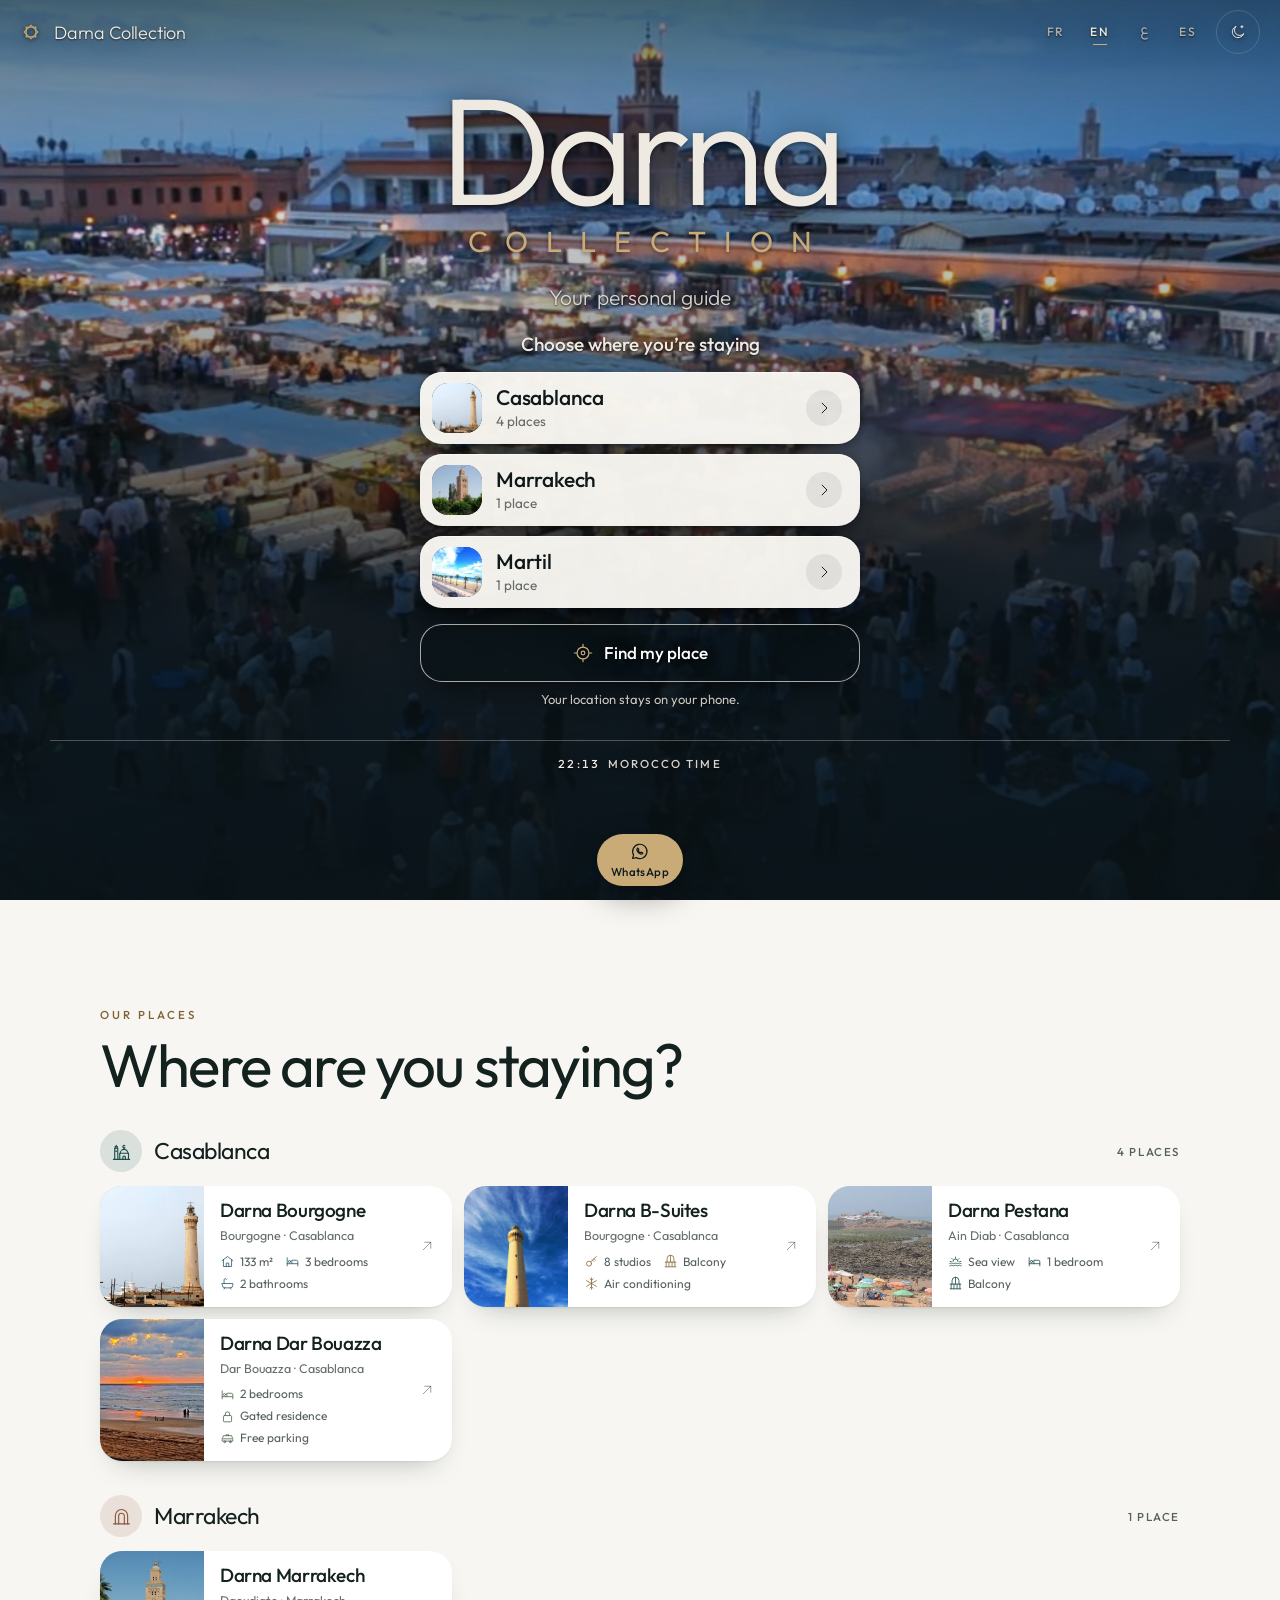
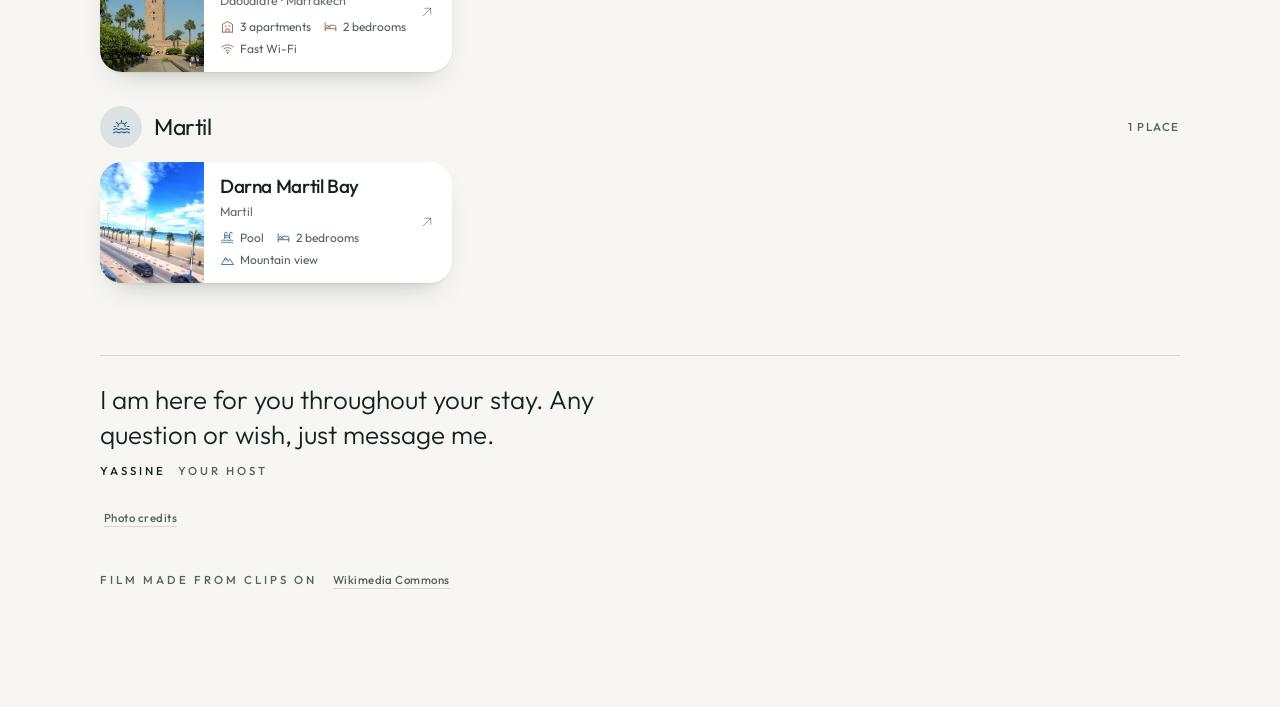
==== commit 8fd4b6de: "iPhone: the dimmed page around a card has its own tap listener The pointer cursor alone did not get " ====
--- a/index.html
+++ b/index.html
@@ -195,7 +195,7 @@
 
   <!-- Details of one place, route or tip -->
   <div class="modal" id="modal" hidden>
-    <div class="modal__scrim" data-modal-close></div>
+    <div class="modal__scrim"></div>
     <div class="modal__panel" id="modal-panel" role="dialog" aria-modal="true" aria-labelledby="modal-title" tabindex="-1">
       <span class="modal__grip" aria-hidden="true"></span>
       <button class="modal__close" type="button" data-modal-close data-i18n-label="close" aria-label="Fermer">
--- a/assets/css/style.css
+++ b/assets/css/style.css
@@ -879,6 +879,9 @@
   .city-chip__go { display: none; }
   .city-chip__name { font-size: 17px; }
   .locate, .resume { min-height: 48px; font-size: 16px; }
+  .mode-home .dock { margin-inline: 0; left: auto; right: calc(12px + env(safe-area-inset-right, 0px)); }
+  [dir="rtl"] .mode-home .dock { right: auto; left: calc(12px + env(safe-area-inset-left, 0px)); }
+  .mode-home .chooser { width: min(100% - 150px, 720px); }
   .has-resume .chooser { grid-template-columns: 1fr 1fr; }
   .has-resume .chooser > * { grid-column: 1 / -1; }
   .has-resume .chooser > .resume, .has-resume .chooser > .locate { grid-column: auto; margin-top: 0; }
@@ -886,6 +889,15 @@
 
 @media (max-width: 340px) {
   .resume .ico { display: none; }
+}
+
+/* Small phones held sideways (iPhone SE: 568 × 320): a free column for WhatsApp at the side */
+@media (max-height: 500px) and (orientation: landscape) and (max-width: 700px) {
+  .mode-home .hero { padding-right: calc(var(--gutter-r) + 118px); }
+  [dir="rtl"] .mode-home .hero { padding-right: var(--gutter-r); padding-left: calc(var(--gutter-l) + 118px); }
+  .mode-home .chooser { width: 100%; }
+  .mode-home .city-chip__icon { display: none; }
+  .mode-home .city-chip { padding-inline: 12px; justify-content: center; text-align: center; }
 }
 
 /* On a place, "Découvrir" is a real button: a pill with an arrow down */
@@ -1143,6 +1155,7 @@
 
 .tile--wide .tile__label { font-family: var(--f-display); font-weight: 400; font-size: 26px; letter-spacing: -.03em; }
 :root[lang="ar"] .tile--wide .tile__label { font-size: 27px; }
+.tile--wide.tile--photo .tile__label { font-weight: 500; }
 
 .tile__data {
   font-size: 13px;
@@ -1795,11 +1808,13 @@
   justify-content: center;
 }
 
+/* Tapping the dimmed page closes the card (its own listener in app.js; the pointer says so too) */
 .modal__scrim {
   position: absolute;
   inset: 0;
   background: rgba(5, 10, 12, .55);
   opacity: 0;
+  cursor: pointer;
   transition: opacity .45s ease;
 }
 
@@ -1892,10 +1907,15 @@
 /* A section's tile on a place's home: the photo under a veil of the section's colour */
 .tile__photo { position: absolute; inset: 0; z-index: -2; background: var(--tint); }
 .tile__photo img { width: 100%; height: 100%; object-fit: cover; }
+/* The place's own buttons (Wi-Fi, check-in…) with a photo: white text on the same veil */
+.tile--home.tile--photo { color: #fff; background: var(--tint); }
+.tile--home.tile--photo::before { content: ""; position: absolute; inset: 0; }
+.tile--photo .tile__data { opacity: 1; }
 .tile--city.tile--photo::before,
-[dir="rtl"] .tile--city.tile--photo::before {
+[dir="rtl"] .tile--city.tile--photo::before,
+.tile--home.tile--photo::before {
   z-index: -1;
-  background-image: linear-gradient(180deg, color-mix(in srgb, var(--tint) 18%, transparent) 0%, color-mix(in srgb, var(--tint) 50%, transparent) 30%, color-mix(in srgb, var(--tint) 86%, transparent) 52%, color-mix(in srgb, var(--tint) 94%, #000) 100%);
+  background-image: linear-gradient(180deg, rgba(0, 0, 0, .12) 0%, transparent 22%, transparent 38%, color-mix(in srgb, var(--tint) 62%, transparent) 64%, color-mix(in srgb, var(--tint) 92%, #000) 100%);
   background-size: auto;
   opacity: 1;
   -webkit-mask-image: none;
@@ -1909,7 +1929,7 @@
 .band__photo img { width: 100%; height: 100%; object-fit: cover; }
 .band--photo { min-height: calc(var(--band-top) + 230px); }
 .band--photo::before {
-  background-image: linear-gradient(180deg, rgba(0, 0, 0, .45) 0%, color-mix(in srgb, var(--tint) 30%, transparent) 32%, color-mix(in srgb, var(--tint) 86%, transparent) 55%, color-mix(in srgb, var(--tint) 94%, #000) 100%);
+  background-image: linear-gradient(180deg, rgba(0, 0, 0, .38) 0%, transparent 24%, transparent 40%, color-mix(in srgb, var(--tint) 60%, transparent) 70%, color-mix(in srgb, var(--tint) 92%, #000) 100%);
   background-size: auto;
   opacity: 1;
   -webkit-mask-image: none;
@@ -1930,8 +1950,9 @@
 .credit-row { display: flex; align-items: center; gap: 14px; padding: 10px 0; border-bottom: 1px solid var(--rule); }
 .credit-row__img { flex: none; width: 56px; height: 56px; overflow: hidden; border-radius: 12px; background: var(--paper-2); }
 .credit-row__img img { width: 100%; height: 100%; object-fit: cover; }
+.credit-row__img--film { display: grid; place-items: center; font-size: 26px; color: var(--tint-ink, var(--atlantic)); }
 .credit-row__text { min-width: 0; display: grid; gap: 3px; }
-.credit-row__title { color: var(--ink); font-size: 15px; font-weight: 500; text-decoration: none; overflow-wrap: anywhere; }
+.credit-row__title { display: block; margin-block: -11px; padding-block: 11px; color: var(--ink); font-size: 15px; font-weight: 500; text-decoration: none; overflow-wrap: anywhere; }
 .credit-row__by { font-size: 12.5px; color: var(--ink-dim); overflow-wrap: anywhere; }
 .credit-row__by a { color: inherit; }
 
@@ -2523,6 +2544,45 @@
 /* A section's tile with a photo */
 .tile--photo .tile__text { text-shadow: var(--shade-text); }
 
+/* ---------- older phones ---------- */
+
+/* Without color-mix() (iOS before 16.2, e.g. the iPhone 6s, 7 and first SE; Chrome before 111):
+   the same colours, made by laying white or black over the section's colour */
+@supports not (color: color-mix(in srgb, red 50%, blue)) {
+  .tile--city, .band, .art, .hostcard {
+    --tint-fill: linear-gradient(150deg, rgba(255, 255, 255, .18) 0%, rgba(255, 255, 255, 0) 48%, rgba(0, 0, 0, .28) 100%), var(--tint);
+  }
+  .sheet *, .modal * { --tint-ink: var(--tint); }
+  :root[data-theme="dark"] .sheet *, :root[data-theme="dark"] .modal * { --tint-ink: #EEEAE1; }
+  .art--photo { background: var(--paper-2); }
+  .tile--city.tile--photo::before,
+  [dir="rtl"] .tile--city.tile--photo::before,
+  .tile--home.tile--photo::before { background-image: linear-gradient(180deg, rgba(0, 0, 0, .12) 0%, rgba(0, 0, 0, 0) 22%, rgba(0, 0, 0, 0) 38%, rgba(0, 0, 0, .56) 64%, rgba(0, 0, 0, .82) 100%); }
+  .band--photo::before { background-image: linear-gradient(180deg, rgba(0, 0, 0, .38) 0%, rgba(0, 0, 0, 0) 24%, rgba(0, 0, 0, 0) 40%, rgba(0, 0, 0, .55) 70%, rgba(0, 0, 0, .82) 100%); }
+  .icircle, .tile--home .tile__icon, .go-mini, .d-tip { background: rgba(19, 33, 31, .07); }
+  :root[data-theme="dark"] .icircle, :root[data-theme="dark"] .tile--home .tile__icon, :root[data-theme="dark"] .go-mini, :root[data-theme="dark"] .d-tip { background: rgba(238, 234, 225, .12); }
+  .tile--home.tile--photo .tile__icon, :root[data-theme="dark"] .tile--home.tile--photo .tile__icon { background: rgba(255, 255, 255, .9); }
+  .pill--near { background: rgba(29, 76, 73, .12); }
+  .vcard--soon .vcard__link { border-color: rgba(19, 33, 31, .25); }
+  .vcard--soon .art { background: rgba(19, 33, 31, .05); }
+  .locate.locate--sheet { box-shadow: 0 10px 24px -14px rgba(0, 0, 0, .5); }
+  .locate.locate--sheet:hover { background: var(--tint); }
+}
+@media (prefers-color-scheme: dark) {
+  @supports not (color: color-mix(in srgb, red 50%, blue)) {
+    :root:not([data-theme="light"]) .sheet *, :root:not([data-theme="light"]) .modal * { --tint-ink: #EEEAE1; }
+    :root:not([data-theme="light"]) .icircle, :root:not([data-theme="light"]) .tile--home .tile__icon, :root:not([data-theme="light"]) .go-mini, :root:not([data-theme="light"]) .d-tip { background: rgba(238, 234, 225, .12); }
+    :root:not([data-theme="light"]) .tile--home.tile--photo .tile__icon { background: rgba(255, 255, 255, .9); }
+  }
+}
+
+/* Without aspect-ratio (Safari before 15): fixed heights for the pictures */
+@supports not (aspect-ratio: 1 / 1) {
+  .vcard .art { height: 140px; }
+  .d-art { height: 220px; }
+  .rcard .art { height: 140px; }
+}
+
 @media (prefers-reduced-motion: reduce) {
   *, *::before, *::after {
     animation-duration: .01ms !important;
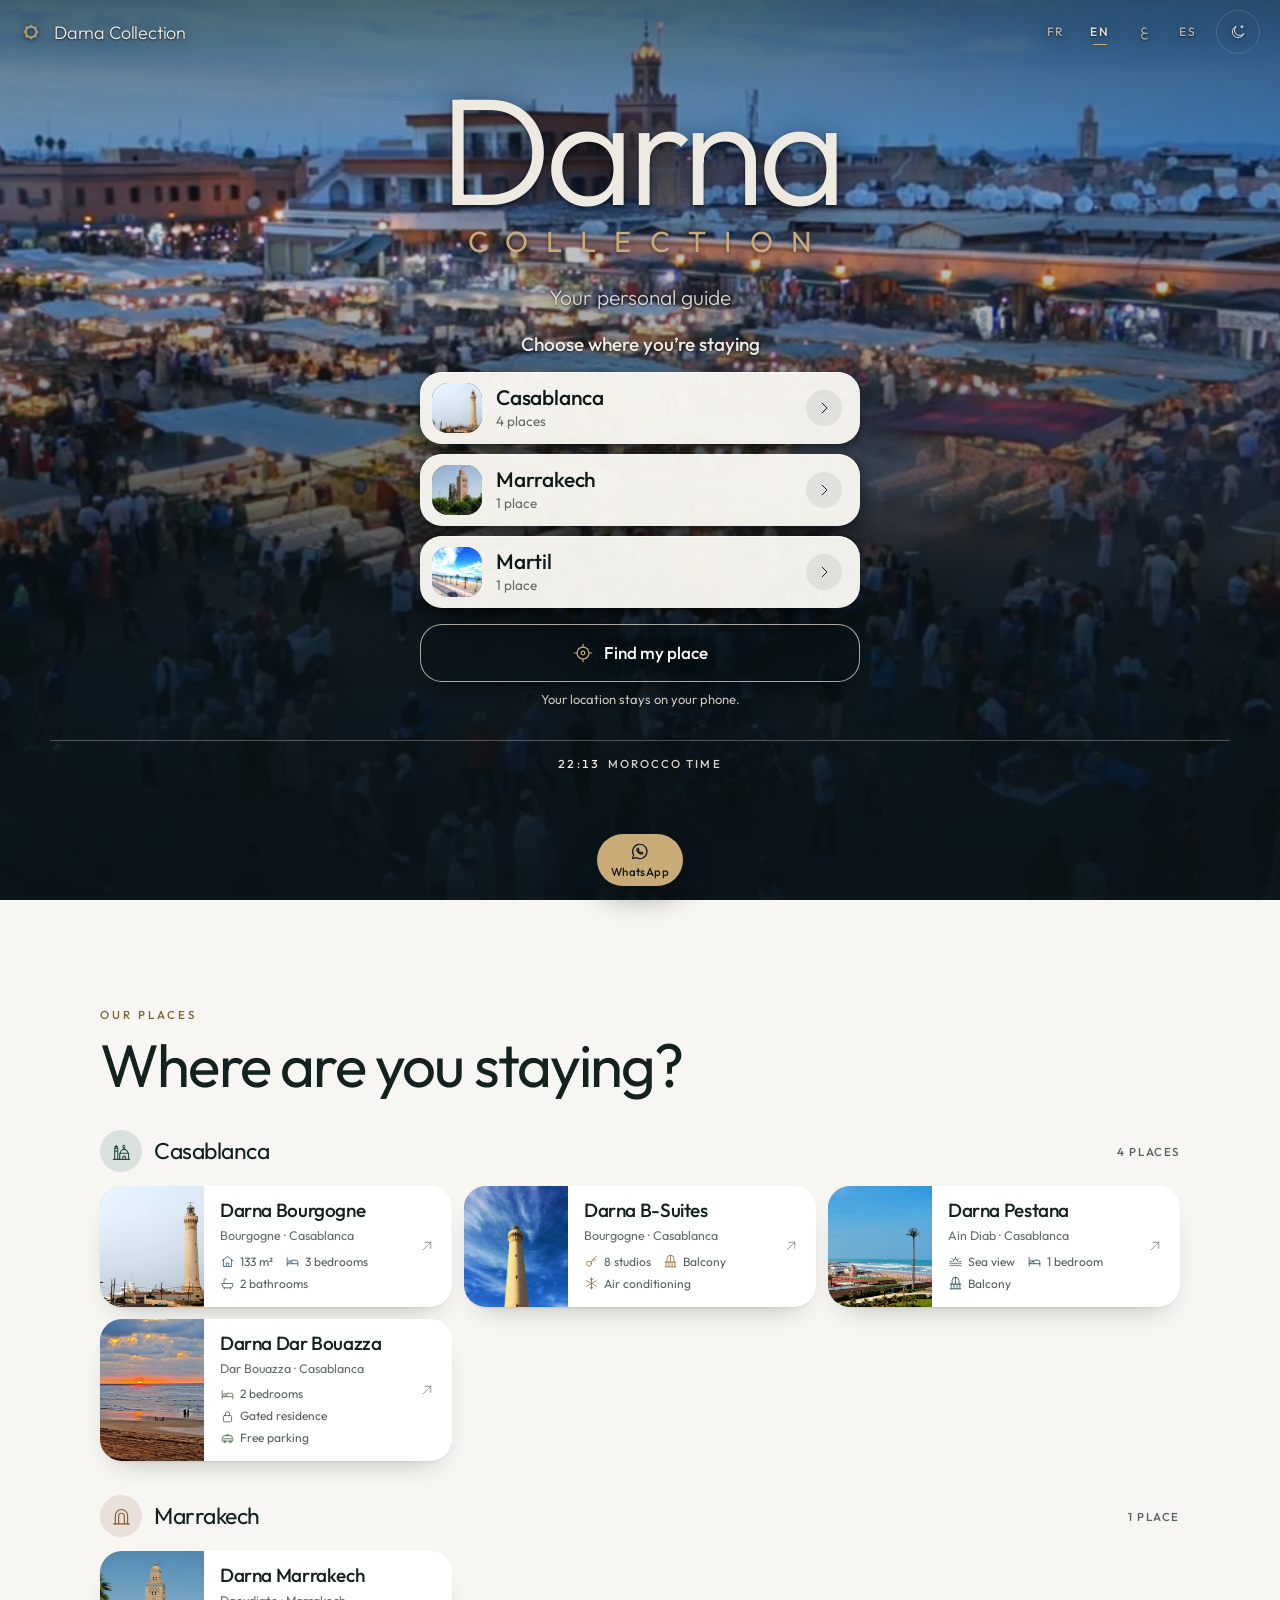
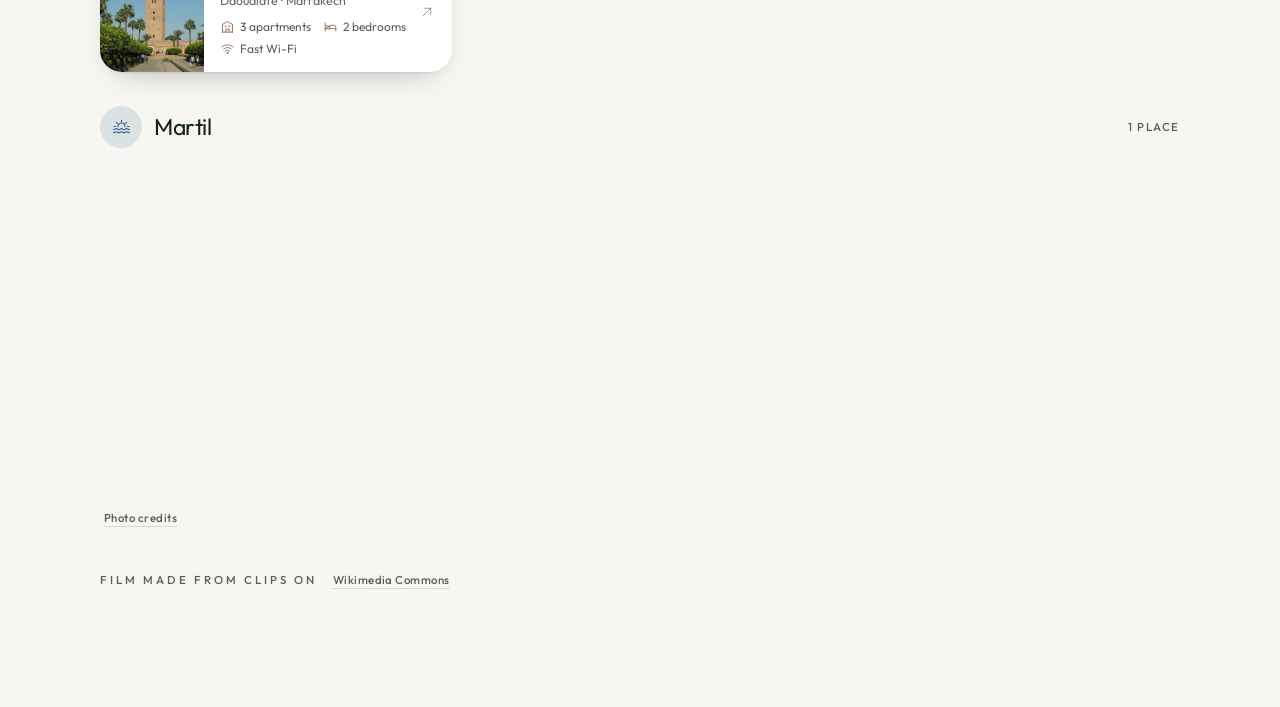
==== commit 66837a31: "The guide moves to darnacollection.ma GitHub Pages now serves the guide at https://darnacollection.m" ====
--- a/index.html
+++ b/index.html
@@ -14,10 +14,10 @@
   <meta property="og:type" content="website">
   <meta property="og:title" content="Darna Collection">
   <meta property="og:description" content="Votre guide personnel · Your personal guide · Casablanca · Marrakech · Martil">
-  <meta property="og:image" content="https://atlasattir.github.io/airbnb-casablanca/assets/img/share.jpg">
+  <meta property="og:image" content="https://darnacollection.ma/assets/img/share.jpg">
   <meta property="og:image:width" content="1200">
   <meta property="og:image:height" content="630">
-  <meta property="og:url" content="https://atlasattir.github.io/airbnb-casablanca/">
+  <meta property="og:url" content="https://darnacollection.ma/">
   <meta name="twitter:card" content="summary_large_image">
   <meta name="apple-mobile-web-app-title" content="Darna">
   <link rel="manifest" href="manifest.webmanifest" id="manifest">
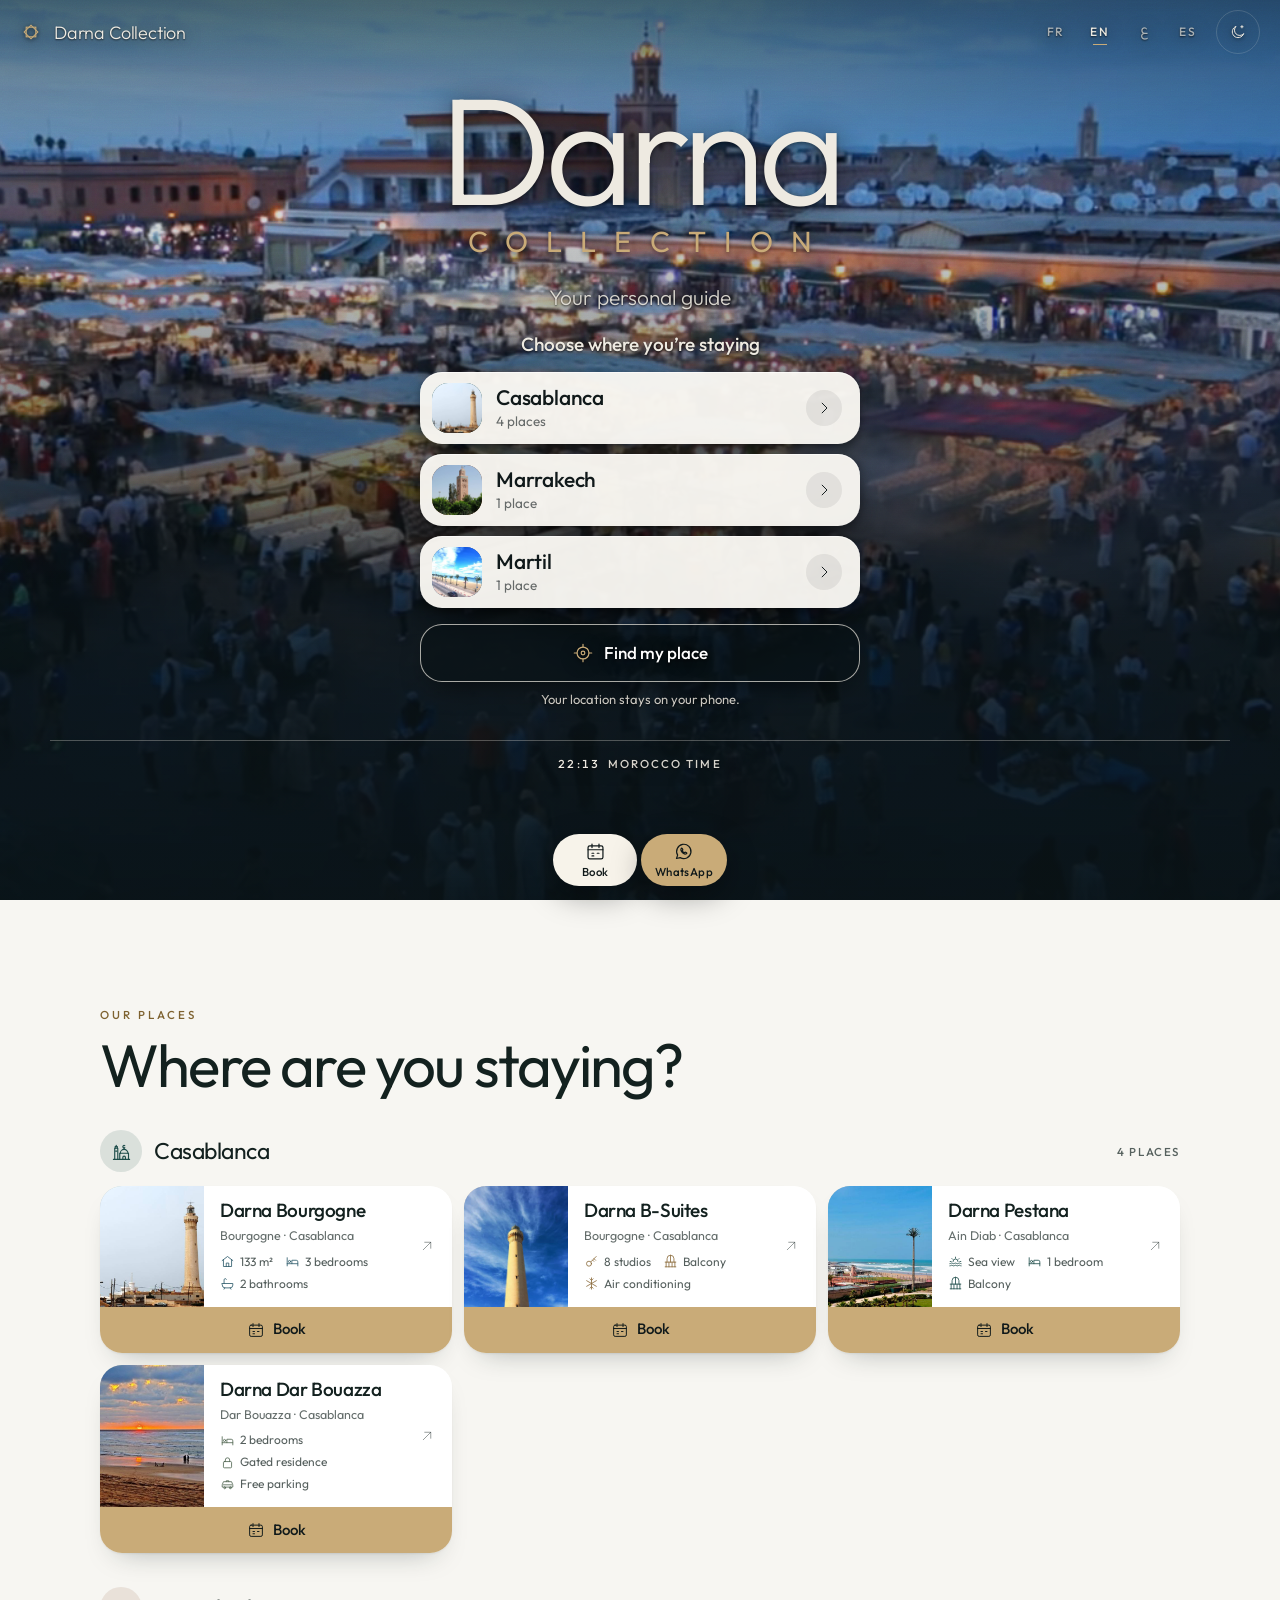
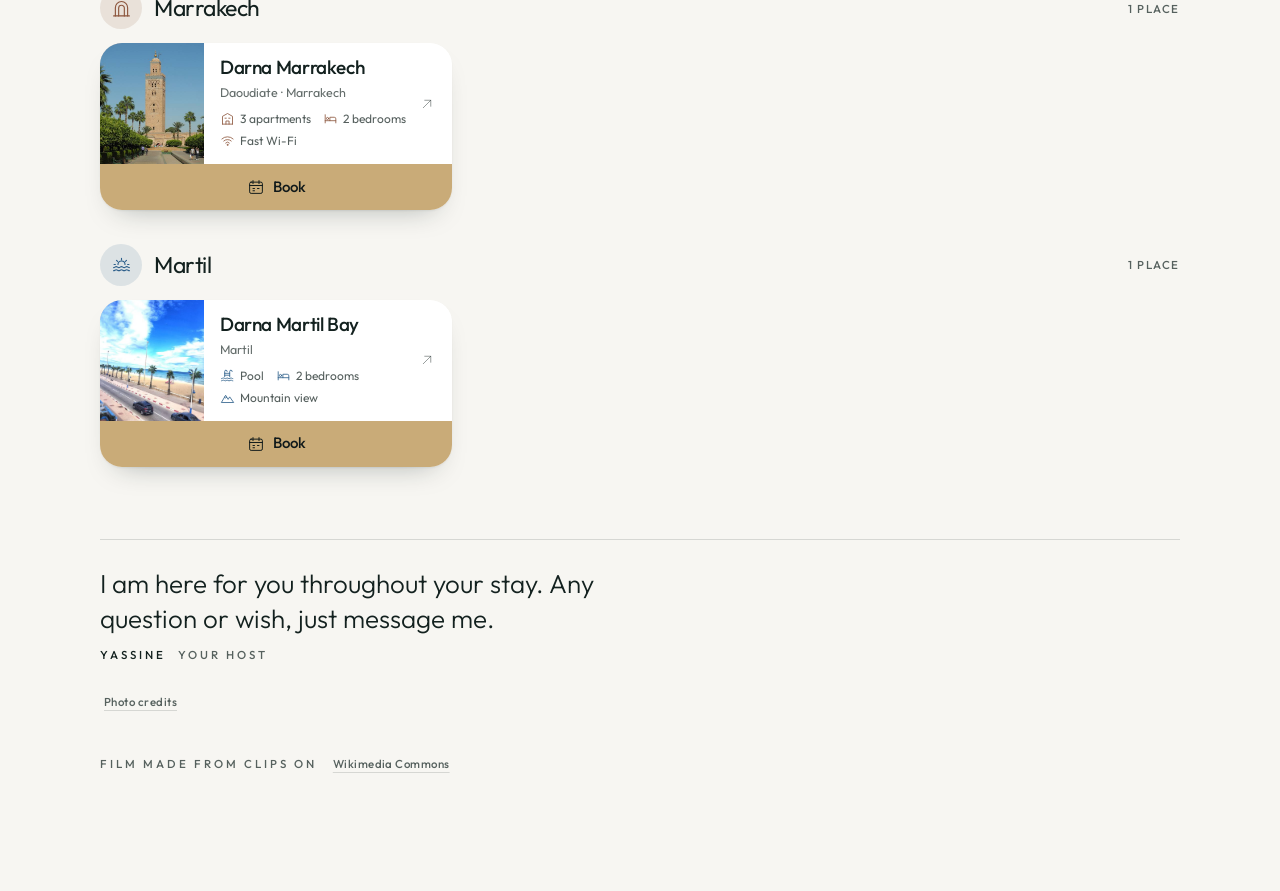
==== commit 3a6f2bf4: "Réserver: each place's booking sites, and the host in direct A "Réserver" button on the home's dock " ====
--- a/index.html
+++ b/index.html
@@ -167,6 +167,10 @@
       <svg class="ico" viewBox="0 0 24 24" fill="none" stroke="currentColor" stroke-width="1.3" stroke-linecap="round" stroke-linejoin="round" aria-hidden="true" focusable="false"><path d="M12 21s-6.5-5.8-6.5-11a6.5 6.5 0 0 1 13 0c0 5.2-6.5 11-6.5 11z"/><circle cx="12" cy="10" r="2.3"/></svg>
       <span data-i18n="dockLocation">Localisation</span>
     </a>
+    <a class="dock__btn dock__btn--main dock__btn--book" href="#book" data-open="book">
+      <svg class="ico" viewBox="0 0 24 24" fill="none" stroke="currentColor" stroke-width="1.4" stroke-linecap="round" stroke-linejoin="round" aria-hidden="true" focusable="false"><rect x="3.5" y="5.5" width="17" height="15" rx="2"/><path d="M3.5 10h17M8 3.5v4M16 3.5v4"/><path d="M8 14h2M14 14h2M8 17h2"/></svg>
+      <span data-i18n="book">Réserver</span>
+    </a>
     <a class="dock__btn dock__btn--main" id="dock-wa" href="https://wa.me/212600600486" target="_blank" rel="noopener">
       <svg class="ico" viewBox="0 0 24 24" fill="none" stroke="currentColor" stroke-width="1.4" stroke-linecap="round" stroke-linejoin="round" aria-hidden="true" focusable="false"><path d="M4 20l1.3-3.9A8.2 8.2 0 1 1 8.2 19z"/><path d="M9.4 8.6c.25-.45.7-.55 1-.15l.75 1.3c.15.3.1.6-.15.85l-.5.5c.5 1.05 1.3 1.85 2.35 2.35l.5-.5c.25-.25.55-.3.85-.15l1.3.75c.4.3.3.75-.15 1-1 .55-2.15.5-3.2-.2a7.4 7.4 0 0 1-2.6-2.6c-.7-1.05-.75-2.2-.2-3.2z"/></svg>
       <span data-i18n="dockWhatsApp">WhatsApp</span>
--- a/assets/css/style.css
+++ b/assets/css/style.css
@@ -658,6 +658,10 @@
 .mode-home .dock__btn:not(.dock__btn--main) { display: none; }
 .mode-home .dock, .mode-home.on-hero body:not(.is-locked) .dock { padding: 0; border: 0; background: none; box-shadow: none; -webkit-backdrop-filter: none; backdrop-filter: none; }
 .mode-home .dock__btn--main { box-shadow: 0 10px 30px rgba(0, 0, 0, .35); }
+/* Réserver on the home's dock: light beside WhatsApp's brass; not on a place, nor over an open page */
+.dock__btn.dock__btn--book { background: #F7F3EA; color: #10191A; }
+.dock__btn.dock__btn--book:hover { background: #FFFFFF; }
+.mode-stay .dock__btn--book, .is-locked .dock__btn--book { display: none; }
 
 /* Over the film, the dock is dark glass in both themes */
 .on-hero body:not(.is-locked) .dock { background: rgba(9, 18, 21, .55); border-color: var(--stage-line); --dock-ink: var(--on-stage); --dock-hover: rgba(238, 234, 225, .08); }
@@ -879,9 +883,12 @@
   .city-chip__go { display: none; }
   .city-chip__name { font-size: 17px; }
   .locate, .resume { min-height: 48px; font-size: 16px; }
-  .mode-home .dock { margin-inline: 0; left: auto; right: calc(12px + env(safe-area-inset-right, 0px)); }
-  [dir="rtl"] .mode-home .dock { right: auto; left: calc(12px + env(safe-area-inset-left, 0px)); }
-  .mode-home .chooser { width: min(100% - 150px, 720px); }
+  .mode-home .dock { margin-inline: 0; left: auto; right: calc(12px + env(safe-area-inset-right, 0px)); flex-direction: column; }
+  [dir="rtl"].mode-home .dock { right: auto; left: calc(12px + env(safe-area-inset-left, 0px)); }
+  /* The dock stands at the side, two buttons high: a free column for it */
+  .mode-home .hero { padding-right: calc(var(--gutter-r) + 118px); }
+  [dir="rtl"].mode-home .hero { padding-right: var(--gutter-r); padding-left: calc(var(--gutter-l) + 118px); }
+  .mode-home .chooser { width: min(100%, 720px); }
   .has-resume .chooser { grid-template-columns: 1fr 1fr; }
   .has-resume .chooser > * { grid-column: 1 / -1; }
   .has-resume .chooser > .resume, .has-resume .chooser > .locate { grid-column: auto; margin-top: 0; }
@@ -891,11 +898,8 @@
   .resume .ico { display: none; }
 }
 
-/* Small phones held sideways (iPhone SE: 568 × 320): a free column for WhatsApp at the side */
+/* Small phones held sideways (iPhone SE: 568 × 320): the cities' names only */
 @media (max-height: 500px) and (orientation: landscape) and (max-width: 700px) {
-  .mode-home .hero { padding-right: calc(var(--gutter-r) + 118px); }
-  [dir="rtl"] .mode-home .hero { padding-right: var(--gutter-r); padding-left: calc(var(--gutter-l) + 118px); }
-  .mode-home .chooser { width: 100%; }
   .mode-home .city-chip__icon { display: none; }
   .mode-home .city-chip { padding-inline: 12px; justify-content: center; text-align: center; }
 }
@@ -1249,7 +1253,7 @@
 
 .scards { display: grid; grid-template-columns: repeat(auto-fill, minmax(min(100%, 300px), 1fr)); gap: 12px; }
 
-.scard { position: relative; min-width: 0; display: flex; }
+.scard { position: relative; min-width: 0; display: flex; flex-direction: column; overflow: hidden; border-radius: var(--radius-md); box-shadow: var(--tile-home-shadow); }
 
 .scard__link {
   flex: 1;
@@ -1259,27 +1263,44 @@
   grid-template-columns: 104px minmax(0, 1fr) auto;
   align-items: center;
   overflow: hidden;
-  border-radius: var(--radius-md);
   background: var(--tile-home-bg);
   color: var(--ink-fixed);
   text-decoration: none;
-  box-shadow: var(--tile-home-shadow);
-  transition: transform .4s var(--ease), box-shadow .4s var(--ease);
-}
-
-.scard__link:hover { transform: translate3d(0, -2px, 0); }
-.scard__link:active { transform: scale(.98); }
+  transition: background-color .3s ease;
+}
+
+.scard__link:active { background: color-mix(in srgb, var(--tile-home-bg) 92%, #000); }
 .scard .art { align-self: stretch; font-size: 42px; }
 .scard .vcard__badge { top: 8px; bottom: auto; inset-inline-start: 8px; padding: 4px 8px; font-size: 10.5px; }
 .scard__body { display: grid; gap: 4px; padding: 14px 6px 14px 16px; min-width: 0; }
 [dir="rtl"] .scard__body { padding: 14px 16px 14px 6px; }
 .scard__name { font-family: var(--f-display); font-size: 19px; font-weight: 500; line-height: 1.15; letter-spacing: -.02em; }
+[dir="rtl"] .scard__name { text-align: right; } /* a Latin name (dir=ltr), on the side of its photo */
 .scard__place { font-size: 12.5px; color: rgba(19, 33, 31, .66); }
 .facts { display: flex; flex-wrap: wrap; gap: 4px 12px; margin-top: 4px; }
 .fact { display: inline-flex; align-items: center; gap: 5px; font-size: 12px; color: rgba(19, 33, 31, .72); }
 .fact .ico { font-size: 15px; color: var(--tint); }
 .scard__go { padding-inline-end: 16px; color: rgba(19, 33, 31, .45); font-size: 18px; }
-.scard.is-nearest .scard__link { box-shadow: 0 0 0 2px var(--brass), var(--tile-home-shadow); }
+.scard.is-nearest { box-shadow: 0 0 0 2px var(--brass), var(--tile-home-shadow); }
+
+/* Réserver, under each place's card: where to book it */
+.scard__book {
+  display: flex;
+  align-items: center;
+  justify-content: center;
+  gap: 8px;
+  min-height: 46px;
+  background: var(--brass);
+  color: var(--on-brass);
+  text-decoration: none;
+  font-size: 15px;
+  font-weight: 500;
+}
+.scard__book .ico { font-size: 18px; }
+.scard__book:active { background: #D6BA8A; }
+/* The card clips what is outside it (its rounded corners): the focus ring is drawn inside */
+.scard__link:focus-visible, .scard__book:focus-visible { outline-offset: -3px; }
+.scard__book:focus-visible { outline-color: var(--on-brass); }
 .scard__near { display: inline-flex; align-items: center; gap: 5px; color: #7E6230; font-size: 11px; font-weight: 600; letter-spacing: .08em; text-transform: uppercase; }
 .scard__near .ico { font-size: 13px; }
 :root[lang="ar"] .scard__near { letter-spacing: 0; font-size: 12.5px; }
@@ -1287,6 +1308,7 @@
 /* In a city's page the cards follow the page's colours */
 .scards--sheet { grid-template-columns: 1fr; }
 .sheet .scard__link { background: var(--card); color: var(--ink); box-shadow: var(--shadow-card); }
+.sheet .scard__link:active { background: color-mix(in srgb, var(--card) 92%, var(--ink)); }
 .sheet .scard__place, .sheet .fact { color: var(--ink-dim); }
 .sheet .fact .ico { color: var(--tint-ink); }
 .sheet .scard__go { color: var(--ink-dim); }
@@ -1555,6 +1577,35 @@
   line-height: 1.15;
   letter-spacing: -.03em;
 }
+
+/* Réserver: each place, its booking sites and the host in direct */
+.s-lead { margin: 0; max-width: 46ch; color: var(--ink-dim); line-height: 1.55; }
+.bcards { display: grid; grid-template-columns: repeat(auto-fill, minmax(min(100%, 330px), 1fr)); gap: 12px; margin-top: 12px; }
+.bcard { display: grid; gap: 12px; padding: 12px; border-radius: var(--radius-md); background: var(--card); color: var(--ink); box-shadow: var(--shadow-card); scroll-margin: 90px; }
+.bcard.is-target { box-shadow: 0 0 0 2px var(--brass), var(--shadow-card); }
+.bcard__head { display: grid; grid-template-columns: 72px minmax(0, 1fr); align-items: center; gap: 14px; }
+.bcard__head .art { width: 72px; height: 72px; border-radius: 16px; font-size: 32px; }
+.bcard__text { display: grid; gap: 3px; min-width: 0; }
+.bcard__text .scard__place { color: var(--ink-dim); }
+.bcard__sites { display: grid; grid-template-columns: repeat(auto-fill, minmax(140px, 1fr)); gap: 8px; }
+.bsite {
+  display: flex;
+  align-items: center;
+  justify-content: space-between;
+  gap: 8px;
+  min-height: 50px;
+  padding: 0 16px;
+  border-radius: 14px;
+  background: var(--chip);
+  color: var(--ink);
+  text-decoration: none;
+  font-size: 15.5px;
+  font-weight: 500;
+}
+.bsite .ico { font-size: 17px; opacity: .6; }
+.bsite--direct { grid-column: 1 / -1; justify-content: center; background: var(--brass); color: var(--on-brass); }
+.bsite--direct .ico { opacity: 1; font-size: 19px; }
+.bsite:active { transform: scale(.97); }
 
 /* shared pieces */
 
